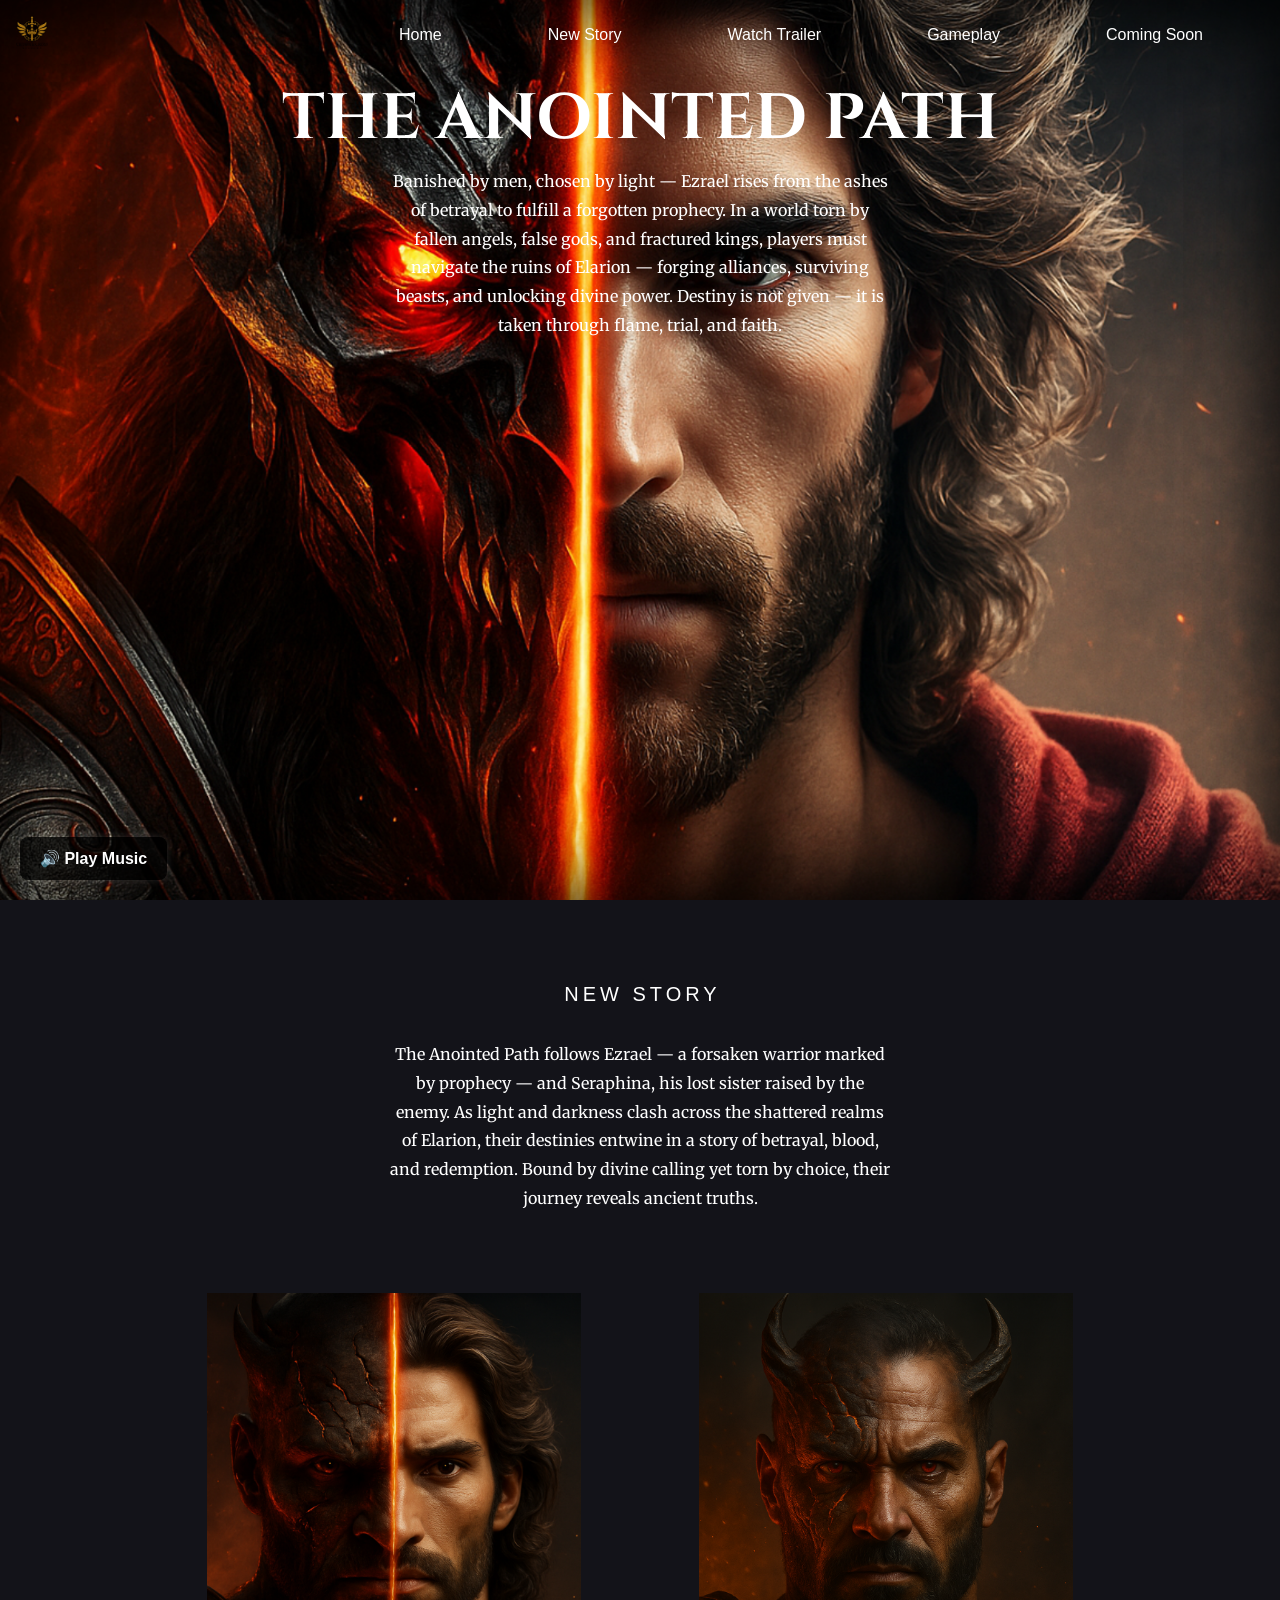
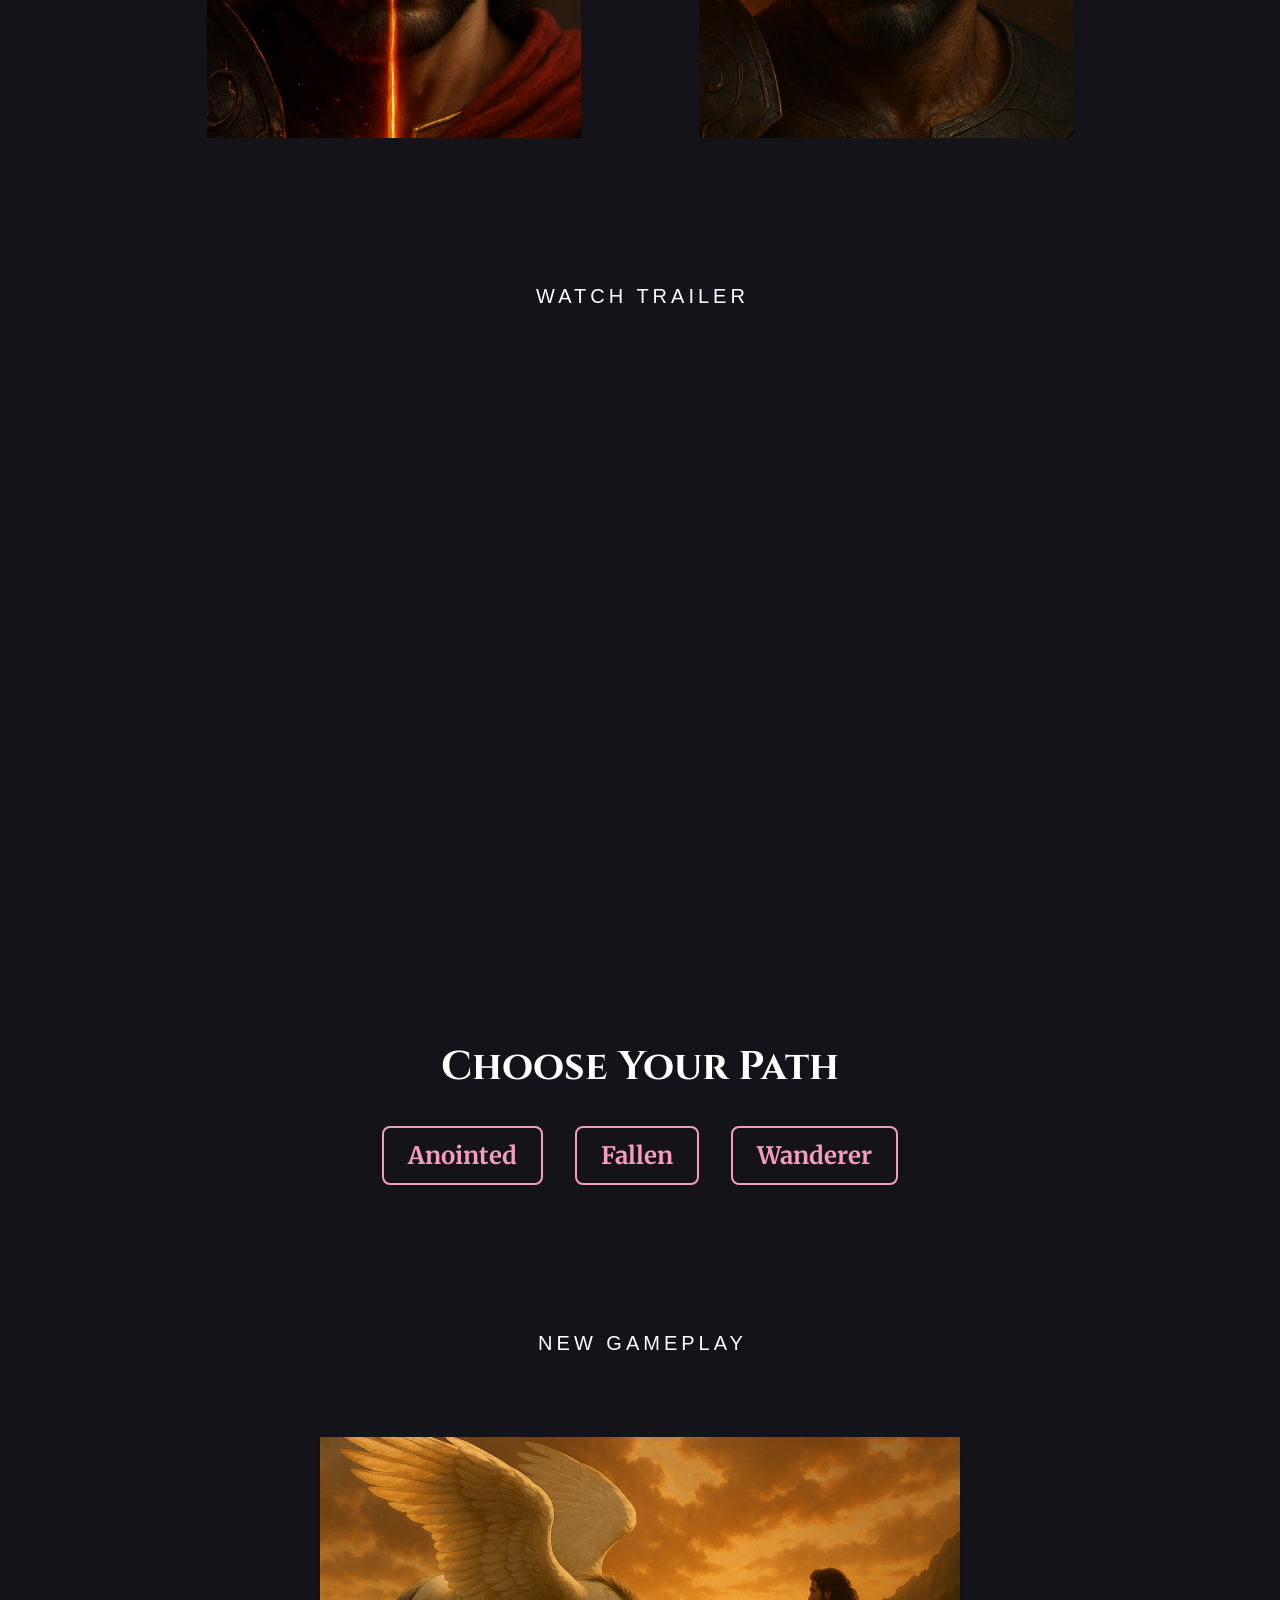
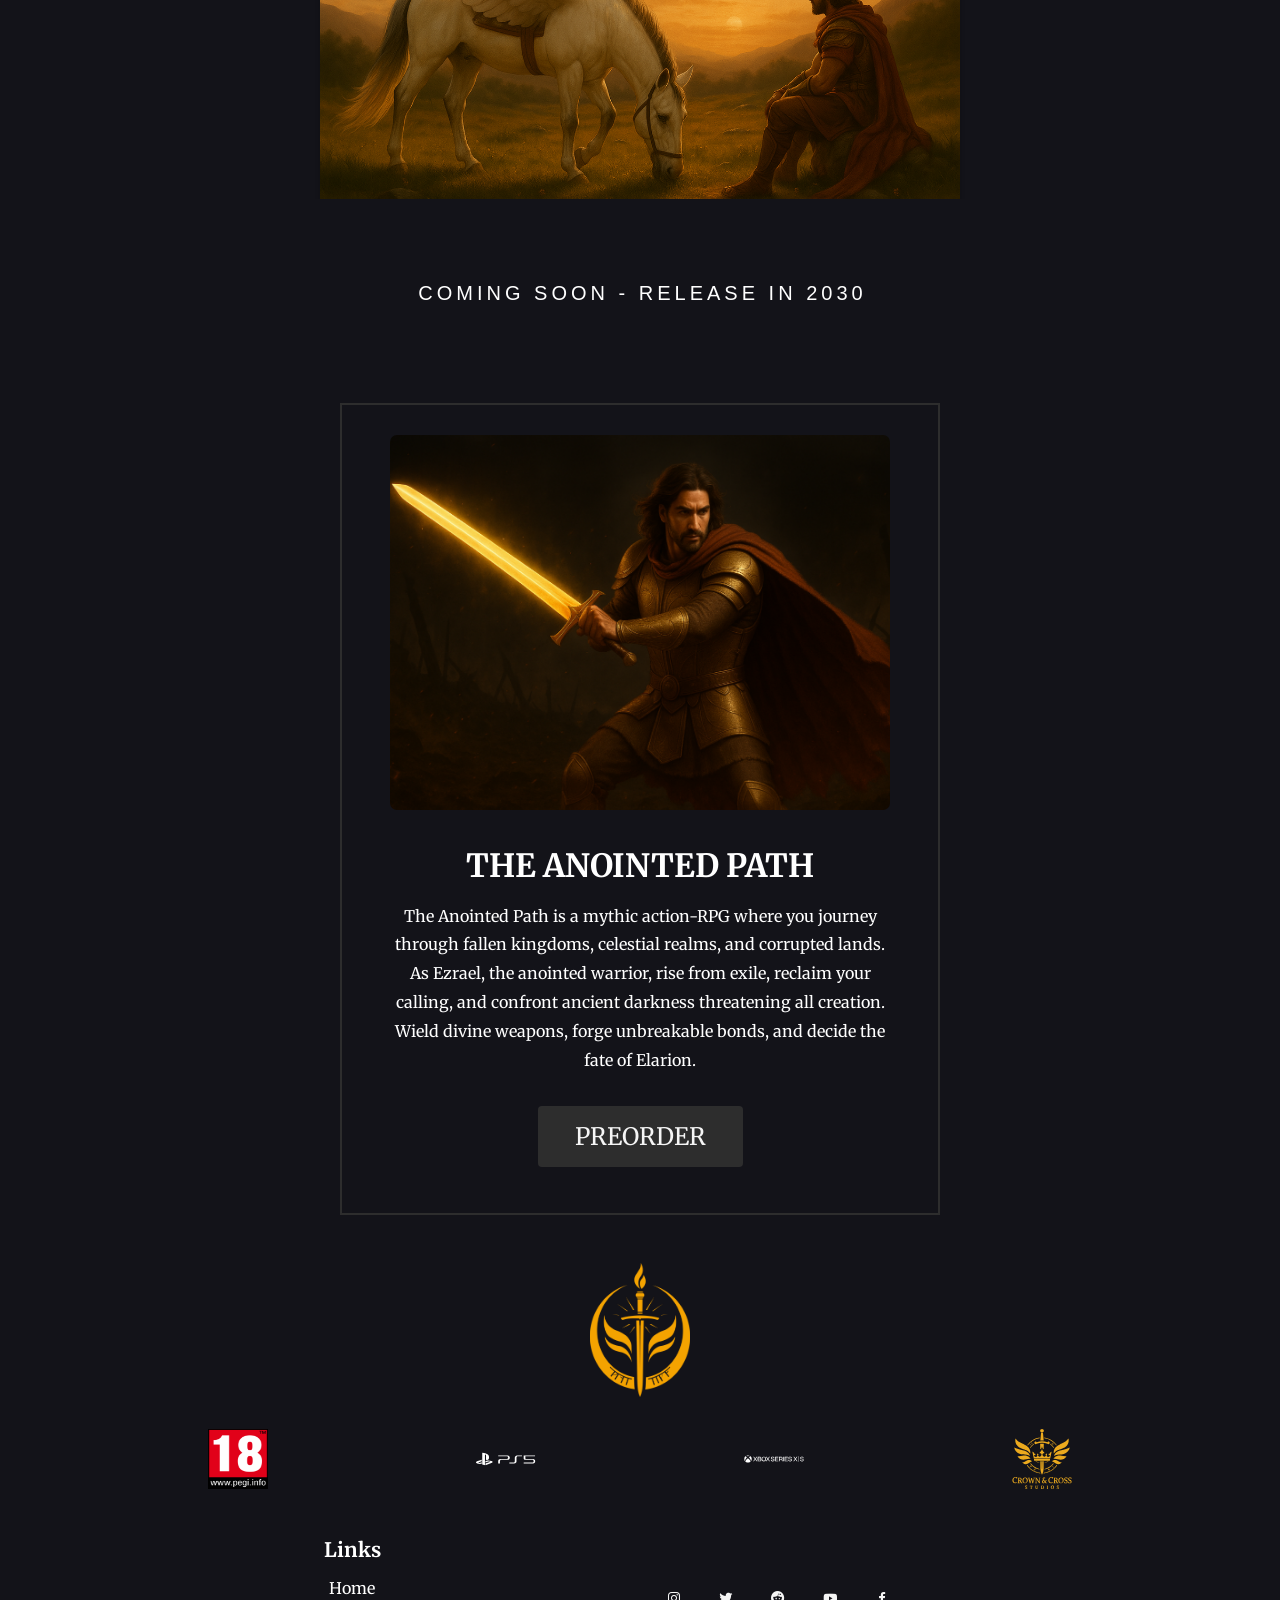
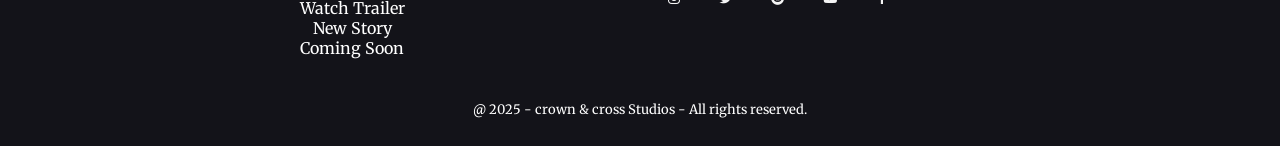
==== index.html @ 7f79b4b3 "Update index.html" ====
<!DOCTYPE html>
<html lang="en">
  <head>
    <meta charset="UTF-8" />
    <meta name="viewport" content="width=device-width, initial-scale=1.0" />
    <!-- boxicon -->
    
    <link rel="icon" type="image/x-icon" href="assets/images/favicon.ico" />

    <link
      href="https://unpkg.com/boxicons@2.1.4/css/boxicons.min.css"
      rel="stylesheet"
    />

    <link href="https://unpkg.com/aos@2.3.1/dist/aos.css" rel="stylesheet" />

    <link
      rel="stylesheet"
      href="https://cdn.jsdelivr.net/npm/swiper@11/swiper-bundle.min.css"
    />

    <link rel="stylesheet" href="style.css" />

    <title>THE ANOINTED PATH</title>
  </head>
  <body>
    <!-- ################## -->
    <!-- Navigation -->
    <!-- ################## -->

    <header>
  <a href="#" class="logo">
    <img src="assets/images/logo-header.png" alt="The Anointed Path Logo" />
  </a>

  <!-- Hamburger Icon -->
  <div id="burger-menu" class="bx bx-menu"></div>

  <!-- Navigation Links -->
  <ul class="navigation" id="nav-links">
    <li><a href="#home">Home</a></li>
    <li><a href="#news">New Story</a></li>
    <li><a href="#WatchTrailer">Watch Trailer</a></li>
    <li><a href="#Gameplay">Gameplay</a></li>
    <li><a href="#ComingSoon">Coming Soon</a></li>
  </ul>
</header>

<!-- Music Audio -->
<audio id="bgm" src="audio/Hallowed-Light.mp3" loop></audio>

<!-- Toggle Music Button -->
<button id="playMusicBtn">
  🔊 Play Music
</button>

    <!-- ################## -->
    <!-- home-->
    <!-- ################## -->

    <section class="home" id="home">
      <div class="home-content">
        <h1 data-aos="zoom-out" data-aos-duration="500">
          <span>THE ANOINTED PATH</span>
        </h1>
        <p data-aos="zoom-out" data-aos-duration="1500">
          Banished by men, chosen by light — Ezrael rises from the ashes of betrayal to fulfill a forgotten prophecy.
          In a world torn by fallen angels, false gods, and fractured kings, players must navigate the ruins of Elarion —
          forging alliances, surviving beasts, and unlocking divine power. Destiny is not given — it is taken through flame, trial, and faith.
        </p>
      </div>
    </section>

    <!-- ################## -->
    <!-- New Story-->
    <!-- ################## -->

    <section class="news" id="news">
      <div class="section-heading">
        <span>New Story</span>
        <p class="news-para" data-aos="fade-right" data-aos-duration="2000">
          The Anointed Path follows Ezrael — a forsaken warrior marked by prophecy — and Seraphina, his lost sister raised by the enemy.  
          As light and darkness clash across the shattered realms of Elarion, their destinies entwine in a story of betrayal, blood, and redemption.  
          Bound by divine calling yet torn by choice, their journey reveals ancient truths.
        </p>
        <div class="news-container">
          <div class="box">
            <div class="box-img">
              <img
                src="assets/images/newstory-01.webp"
                alt=""
                data-aos="fade-up"
                data-aos-duration="1000"
              />
            </div>
          </div>

          <div class="box">
            <div class="box-img">
              <img
                src="assets/images/newstory-02.jpg"
                alt=""
                data-aos="fade-down"
                data-aos-duration="1000"
              />
            </div>
          </div>
        </div>
      </div>
    </section>

    <!-- ################## -->
    <!-- Trailer -->
    <!-- ################## -->

    <section class="trailer" id="WatchTrailer">
      <div class="section-heading" data-aos="fade-right" data-aos-duration="2000">
        <span>Watch Trailer</span>
      </div>
      <div class="videoContainer">
        <div class="videoMP4">
          <iframe
            class="videoControl"
            src="https://www.youtube.com/embed/CQYXRisbgbo?rel=0&modestbranding=1"
            title="The Anointed Path Trailer"
            frameborder="0"
            allow="accelerometer; autoplay; clipboard-write; encrypted-media; gyroscope; picture-in-picture"
            allowfullscreen
          ></iframe>
        </div>
      </div>
    </section>

<!-- ################### -->
<!-- Path Selector -->
<!-- ################### -->

<section class="path-selector" id="pathSelector">
  <h2>Choose Your Path</h2>
  <div class="paths">
    <a href="javascript:void(0)" class="path" data-tooltip="Serve the light, bear the burden.">Anointed</a>
    <a href="javascript:void(0)" class="path" data-tooltip="Embrace power. Burn the veil.">Fallen</a>
    <a href="javascript:void(0)" class="path" data-tooltip="Make your own fate.">Wanderer</a>
  </div>
</section>

<script>
  document.querySelectorAll('.path').forEach(button => {
    button.addEventListener('click', function (e) {
      e.preventDefault(); // Fully blocks default button or link behavior
      const path = this.textContent;
      console.log("You selected the", path, "path.");
      // Optional: add animation, storage, or panel update here
    });
  });
</script>

    <!-- ################## -->
    <!-- New Gameplay -->
    <!-- ################## -->

    <!-- Swiper -->
    <section id="Gameplay" class="carousel swiper">
      <div class="section-heading">
        <div
          class="gameplay-heading"
          data-aos="fade-left"
          data-aos-duration="2000"
        >
          <span>New Gameplay</span>
        </div>
      </div>
      <div class="swiper-wrapper">
        <div class="swiper-slide slider-container">
          <img src="assets/images/slider-01.jpg" alt="" />
        </div>
        <div class="swiper-slide slider-container">
          <img src="assets/images/slider-02.jpg" alt="" />
        </div>
        <div class="swiper-slide slider-container">
          <img src="assets/images/slider-03.jpg" alt="" />
        </div>
        <div class="swiper-slide slider-container">
          <img src="assets/images/slider-04.jpg" alt="" />
        </div>
        <div class="swiper-slide slider-container">
          <img src="assets/images/slider-05.jpg" alt="" />
        </div>
        <div class="swiper-slide slider-container">
          <img src="assets/images/slider-06.jpg" alt="" />
        </div>
      </div>
      <div class="swiper-pagination"></div>
    </section>

    <!-- ################## -->
    <!-- Coming Soon -->
    <!-- ################## -->

    <section class="ComingSoon" id="ComingSoon">
      <div
        class="section-heading"
        data-aos="fade-right"
        data-aos-duration="2000"
      >
        <span> Coming soon - Release in 2030 </span>
      </div>

      <div class="ComingSoon-container">
        <div class="ComingSoon-img">
          <img
            src="assets/images/gta-cover.jpg"
            alt="GTA VI Cover"
            data-aos="zoom-in"
            data-aos-duration="2000"
          />
        </div>
        <div class="ComingSoon-content">
          <h1>THE ANOINTED PATH</h1>
          <p>
            The Anointed Path is a mythic action-RPG where you journey through fallen kingdoms, celestial realms, and corrupted lands. 
            As Ezrael, the anointed warrior, rise from exile, reclaim your calling, and confront ancient darkness threatening all creation. 
            Wield divine weapons, forge unbreakable bonds, and decide the fate of Elarion.
          </p>
          <a class="btn">PREORDER</a>
        </div>
      </div>
    </section>

    <!-- ################## -->
    <!-- Footer-->
    <!-- ################## -->

    <div class="footer-logo-container">
      <img src="assets/images/logo-VI.png" class="logo-VI" />
    </div>
    <div class="logos-container">
      <img src="assets/images/logo-pegi18.png" />
      <img src="assets/images/logo-ps5.svg" />
      <img src="assets/images/logo-xbox.svg" />
      <img src="assets/images/logo-rockstar.svg" />
    </div>

    <footer>
      <div class="footer-box">
        <h6>Links</h6>
        <a href="#home">Home</a>
        <a href="#WatchTrailer">Watch Trailer</a>
        <a href="#news">New Story</a>
        <a href="#ComingSoon">Coming Soon</a>
      </div>
      <div class="footer-social">
        <a href="https://www.instagram.com/crowncrossstudios" target="_blank" rel="noopener" title="Instagram">
          <i class="bx bxl-instagram"></i>
        </a>
        <a href="https://x.com/CnCStudios_" target="_blank" rel="noopener" title="X (Twitter)">
          <i class="bx bxl-twitter"></i>
        </a>
        <a href="https://www.reddit.com/user/CrownCrossStudios/" target="_blank" rel="noopener" title="Reddit">
          <i class="bx bxl-reddit"></i>
        </a>
        <a href="https://www.youtube.com/@crowncrossstudios" target="_blank" rel="noopener" title="YouTube">
          <i class="bx bxl-youtube"></i>
        </a>
        <a href="https://www.facebook.com/CrownAndCrossStudios" target="_blank" rel="noopener" title="Facebook">
          <i class="bx bxl-facebook"></i>
        </a>
      </div>
    </footer>

    <p class="copy">@ 2025 - crown & cross Studios - All rights reserved.</p>

    <script src="https://unpkg.com/aos@2.3.1/dist/aos.js"></script>
    <script>
      AOS.init();
    </script>
    <script src="https://cdn.jsdelivr.net/npm/swiper@11/swiper-bundle.min.js"></script>

    <script src="script.js"></script>
  </body>
</html>
---- style.css ----
/* ################### */
/* Global */
/* ################### */

@import url('https://fonts.googleapis.com/css2?family=Cinzel:wght@400;700;900&family=Merriweather:wght@400;600&display=swap');

* {
  box-sizing: border-box;
  margin: 0;
  padding: 0;
  font-family: 'Raleway', sans-serif;
  text-decoration: none;
  list-style: none;
  outline: none;
  border: none;
  scroll-behavior: smooth;
}

:root {
  --accent: #fff;
  --accent2: #892d0c;
  --bg: #131319;
  --text: #fff;
  --pink: #f59cc2;
  --shadow: 0 5px 5px 0 rgba(0, 0, 0, 0.2);
}

body {
  background: var(--bg);
  color: var(--text);
}

section {
  text-align: center;
}

img {
  width: 100%;
  height: auto; /* Ensure images maintain aspect ratio */
}

p {
  max-width: 500px;
  text-align: center;
  margin: 1rem 0;
  font-size: 1rem;
  font-family: Merriweather;
  margin: 1rem auto;
  line-height: 1.8; /* Improve readability with better line spacing */
}

.btn {
  font-family: Merriweather;
  font-size: 1.5rem;
  width: 41%;
  display: inline-block;
  margin: 1rem 0;
  padding: 15px 14px;
  background-color: rgb(45, 45, 45);
  color: whitesmoke;
  transition: 0.2s ease-in-out;
  border-radius: 4px;
}
.btn:hover {
  background-color: var(--pink);
  color: whitesmoke;
  transform: translateY(2px);
}

.section-heading {
  padding-top: 4rem;
  padding-bottom: 4rem;
}

.section-heading span {
  font-size: 20px;
  font-weight: 500;
  text-transform: uppercase;
  letter-spacing: 4px;
  line-height: 3em;
  padding-left: 0.25em;
  padding-bottom: 10px;
}

/* ################### */
/* Header */
/* ################### */

header {
  position: fixed;
  z-index: 99;
  left: 0;
  width: 100%;
  display: flex;
  align-items: center;
  justify-content: space-between;
  padding: 1rem;
  transition: 0.5s;
}

header.active {
  box-shadow: var(--shadow);
  background-color: #131319;
}

.logo img {
  width: 32px;
  border-radius: 6px;
  opacity: 0.7;
}

.navigation {
  position: relative;
  display: flex;
}

.navigation a {
  color: var(--text);
  padding: 10px 45px;
  margin-right: 1rem;
}
.navigation a:hover,
.navigation a.active {
  background-color: #e4e4e4a3;
  border-radius: 10px;
}

#burger-menu {
  font-size: 2rem;
  float: inline-end;
  color: var(--accent);
  cursor: pointer;
  display: none;
}

/* ################### */
/* Home */
/* ################### */

.home {
  padding: 60px;
  width: 100%;
  height: 100vh;
  background-image: url("assets/images/GTA6_background.webp");
  background-repeat: no-repeat;
  background-position: top;
  background-size: cover;
  box-shadow: inset 0px 15px 81px -00px rgba(0, 0, 0, 0.5),
    inset 0px -11px 81px 0px rgba(0, 0, 0, 0.5);
  background-attachment: fixed;
  align-items: center;
}

.home-content h1 {
  margin-top: 1rem;
  font-size: clamp(20px, 5vw, 150px);
  position: relative;
  text-align: center;
}
.home-content h1 span {
  color: var(--accent);
  font-family: Cinzel;
}
.home-content p {
  margin-top: 5px;
  font-size: 1rem;
  justify-content: center;
  text-align: center;
  font-family: Merriweather;
}

/* ################### */
/* New Story */
/* ################### */

.box-img {
  width: 100%;
  height: 100%;
  overflow: hidden;
}

.box-img img {
  width: 80%;
  height: 90%;
  margin-top: 4rem;
  object-fit: cover;
  transition: transform 0.2s ease-in-out;
}

.box:hover .box-img img {
  transform: scale(1.2);
}

.news-container {
  margin-top: 2rem;
  width: 100%;
  max-width: 960px;
  margin: 0 auto;
  display: grid;
  grid-template-columns: repeat(2, 1fr);
  gap: 1.5rem;
}

/* ################### */
/* Video Trailer */
/* ################### */

.videoContainer {
  position: relative;
  overflow: hidden;
  width: 100%;
  max-width: 960px;
  margin: 0 auto;
  padding: 2rem 1rem;
}

.videoMP4 {
  position: relative;
  width: 100%;
  padding-bottom: 56.25%; /* 16:9 aspect ratio */
  height: 0;
  overflow: hidden;
}

.videoControl {
  position: absolute;
  top: 0;
  left: 0;
  width: 100%;
  height: 100%;
  border: none;
}

/* ################### */
/* New Gameplay */
/* ################### */

.slider-container {
  display: flex;
  justify-content: center;
  align-items: center;
}

.slider-container img {
  width: 50%;
  box-shadow: var(--shadow);
}

.swiper-pagination > .swiper-pagination-bullet {
  opacity: 1;
  border: rgb(111, 111, 111) solid 0.5px;
  background-color: transparent;
}
.swiper-pagination > .swiper-pagination-bullet-active {
  background-color: white;
}

/* ################### */
/* Coming Soon */
/* ################### */

.ComingSoon-container {
  display: flex;
  flex-direction: column;
  align-items: center;
  justify-content: center;
  gap: 1rem;
  max-width: 600px;
  margin: 1rem auto;
  border: solid 2px rgb(45, 45, 45);
  padding: 30px 30px;
}

.ComingSoon-img img {
  width: 100%;
  max-width: 500px;
  height: auto;
  border-radius: 7px;
  object-fit: contain;
  object-position: center;
}

.ComingSoon-content span {
  color: var(--accent);
  font-size: 14px;
  font-weight: 500;
}
.ComingSoon-content h1 {
  font-size: 2rem;
  margin: 1rem 0;
  font-family: Merriweather;
}

/* ################### */
/* Footer */
/* ################### */

.footer-logo-container {
  display: flex;
  justify-content: center;
  align-items: center;
}

.logo-VI {
  margin-top: 2rem;
  width: 100px;
}

.logos-container {
  margin-top: 2rem;
  display: flex;
  justify-content: space-evenly;
}

.logos-container img {
  width: 60px; /* Increased size for better visibility on both desktop and mobile */
  height: 60px;
}

footer {
  width: 100%;
  margin: 0 auto;
  display: grid;
  grid-template-columns: repeat(auto-fit, minmax(280px, auto));
  gap: 2rem;
  margin-top: 2rem;
  padding: 1rem 5rem;
}

.footer-box {
  display: flex;
  flex-direction: column; /* Ensure vertical stacking */
  align-items: center; /* Center items horizontally */
  text-align: center; /* Center the heading and links */
}

.footer-box h6 {
  font-size: 20px;
  margin-bottom: 1rem;
  font-family: Merriweather;
}

.footer-box a {
  color: var(--accent);
  font-family: Merriweather;
}
.footer-box a:hover {
  color: var(--pink);
  transform: translateY(1px);
}

.footer-social {
  display: flex;
  align-items: center;
  column-gap: 1rem;
}
.footer-social .bx {
  padding: 10px;
  color: whitesmoke;
  border-radius: 50px;
  cursor: pointer;
}

.footer-social .bx:hover {
  color: var(--pink);
}

.copy {
  text-align: center;
  font-size: 13px;
  padding: 0.5rem 0;
}

/* ################### */
/* Path Selector */
/* ################### */

.path-selector {
  text-align: center;
  padding: 4rem 1rem;
}

.path-selector h2 {
  font-size: 2.5rem;
  margin-bottom: 2rem;
  font-family: Cinzel;
  color: var(--accent);
}

.paths {
  display: flex;
  justify-content: center;
  gap: 2rem;
  flex-wrap: wrap;
}

.path {
  font-size: 1.5rem;
  font-weight: 700;
  padding: 0.75rem 1.5rem;
  border: 2px solid var(--pink);
  border-radius: 8px;
  color: var(--pink);
  text-decoration: none;
  transition: all 0.3s ease;
  position: relative;
  font-family: Merriweather;
}

.path:hover {
  background-color: var(--pink);
  color: #131319;
  transform: scale(1.05);
}

/* Tooltip on hover */
.path[data-tooltip]:hover::after {
  content: attr(data-tooltip);
  position: absolute;
  bottom: -2.5rem;
  left: 50%;
  transform: translateX(-50%);
  background: rgba(0, 0, 0, 0.8);
  color: #fff;
  padding: 0.5rem 1rem;
  font-size: 0.85rem;
  white-space: nowrap;
  border-radius: 4px;
  opacity: 1;
  z-index: 10;
}

/* ################### */
/* Music Toggle Button */
/* ################### */

#playMusicBtn {
  position: fixed;
  bottom: 20px;
  left: 20px;
  padding: 12px 20px;
  font-size: 16px;
  font-weight: bold;
  background: rgba(0, 0, 0, 0.75);
  color: white;
  border: none;
  border-radius: 8px;
  box-shadow: 0 0 8px rgba(255, 255, 255, 0.15);
  cursor: pointer;
  z-index: 9999;
  transition: all 0.3s ease;
  opacity: 1;
}

#playMusicBtn:hover {
  background-color: #f59cc2;
  color: #1f1f1f;
}

/* Remove unused #music-toggle styles since we're using #playMusicBtn */
#music-toggle {
  display: none; /* Remove this unused style */
}

/* ################### */
/* Platform Logos */
/* ################### */

/* Remove unused .platform-logos since the HTML uses .logos-container */
.platform-logos {
  display: none; /* Remove this unused style */
}

/* ################### */
/* Breakpoints */
/* ################### */

/* Medium screens (tablets and iPads, up to 1024px) */
@media screen and (max-width: 1024px) {
  header {
    padding: 1.5rem 1rem; /* Adjusted padding for better spacing */
  }

  section {
    padding: 40px 3%; /* Reduced padding for smaller screens */
  }

  #burger-menu {
    display: block;
  }

  .navigation {
    display: none; /* Hide by default */
    flex-direction: column;
    position: absolute;
    top: 60px; /* Adjusted to align below header */
    left: 0;
    width: 100%;
    min-height: 100vh;
    box-shadow: var(--shadow);
    background: var(--bg);
    padding: 1rem 0;
    z-index: 999;
    text-align: center;
  }

  .navigation.show {
    display: flex; /* Show the menu when .show is toggled */
  }

  .navigation a {
    display: block;
    font-family: Merriweather;
    margin: 1rem 0; /* Add spacing between links */
  }

  .navigation a:hover,
  .navigation a.active {
    color: var(--pink);
    background-color: transparent;
    transform: translateY(2px);
  }

  .ComingSoon-img img {
    width: 100%; /* Ensure image scales to container */
    max-width: 280px;
    height: auto; /* Maintain aspect ratio */
    border-radius: 7px;
    object-fit: contain;
    object-position: center;
  }

  .news-container {
    grid-template-columns: 1fr; /* Stack grid items on smaller screens */
  }

  /* Ensure Links section remains centered */
  .footer-box {
    align-items: center; /* Center items horizontally */
    text-align: center; /* Center the heading and links */
  }

  .footer-box h6 {
    font-size: 1.5rem;
    margin: 1rem auto;
  }

  .footer-box a {
    display: block;
    font-size: 1rem;
    margin: 0.2rem 0;
    padding: 0.2rem 0;
    text-align: center;
  }
}

/* Small screens (mobile, up to 768px) */
@media screen and (max-width: 768px) {
  .logos-container img {
    width: 80px; /* Increased size for better visibility on mobile */
    height: 80px;
  }

  /* Ensure footer-box remains centered */
  .footer-box {
    align-items: center;
    text-align: center;
  }

  .footer-box h6 {
    font-size: 1.5rem;
    margin: 1rem auto;
  }

  .footer-box a {
    display: block;
    font-size: 1rem;
    margin: 0.2rem 0;
    padding: 0.2rem 0;
    text-align: center;
  }
}

/* Extra small screens (mobile, up to 481px) */
@media screen and (max-width: 481px) {
  /* Adjust home section padding for mobile */
  .home {
    padding: 30px; /* Reduced padding for mobile */
    background: url("assets/images/GTA6_background-mobile.jpg");
    background-position: top;
    background-size: cover;
  }

  /* Adjust home content font sizes for better readability */
  .home-content h1 {
    font-size: 1.5rem; /* Smaller but readable heading */
    position: relative;
    text-align: center;
  }
  .home-content p {
    font-size: 0.9rem; /* Slightly larger for readability */
    line-height: 1.6; /* Better spacing */
  }

  /* Adjust section heading for mobile */
  .section-heading {
    padding-top: 2rem;
    padding-bottom: 2rem;
  }
  .section-heading span {
    font-size: 16px; /* Slightly smaller but still prominent */
    letter-spacing: 2px;
  }

  /* Adjust New Story section */
  .box,
  .box-img {
    height: auto; /* Let height adjust naturally */
  }
  .box-img img {
    width: 90%; /* Slightly smaller width for better fit */
    height: auto; /* Maintain aspect ratio */
    margin-top: 2rem; /* Reduced margin */
  }

  /* Adjust paragraph text for readability */
  p {
    font-size: 0.95rem; /* Slightly larger for mobile readability */
    max-width: 90%; /* Ensure it fits within the screen */
    line-height: 1.8; /* Better spacing */
  }

  /* Adjust Coming Soon section */
  .ComingSoon-container {
    padding: 20px; /* Reduced padding for mobile */
    max-width: 90%; /* Ensure it fits within the screen */
  }
  .ComingSoon-img img {
    max-width: 100%; /* Ensure image scales to container */
    height: auto; /* Maintain aspect ratio */
  }
  .ComingSoon-content h1 {
    font-size: 1.5rem; /* Smaller but readable */
    margin: 0.5rem 0;
  }
  .ComingSoon-content span {
    font-size: 12px; /* Slightly smaller for mobile */
  }

  /* Adjust button for mobile */
  .btn {
    font-size: 0.9rem; /* Smaller font size for mobile */
    width: 70%; /* Wider for easier tapping */
    padding: 8px 10px; /* Smaller padding */
  }

  /* Adjust slider for mobile */
  .slider-container img {
    width: 90%; /* Ensure it fits on mobile */
  }

  /* Adjust footer for mobile */
  .copy {
    font-size: 10px; /* Slightly larger for readability */
  }

  /* Force footer to single column to avoid overflow */
  footer {
    grid-template-columns: 1fr;
    padding: 1rem;
  }

  /* Ensure Links section remains centered */
  .footer-box {
    align-items: center;
    text-align: center;
  }

  .footer-box h6 {
    font-size: 1.5rem;
    margin: 1rem auto;
  }

  .footer-box a {
    display: block;
    font-size: 1rem;
    margin: 0.2rem 0;
    padding: 0.2rem 0;
    text-align: center;
  }
}
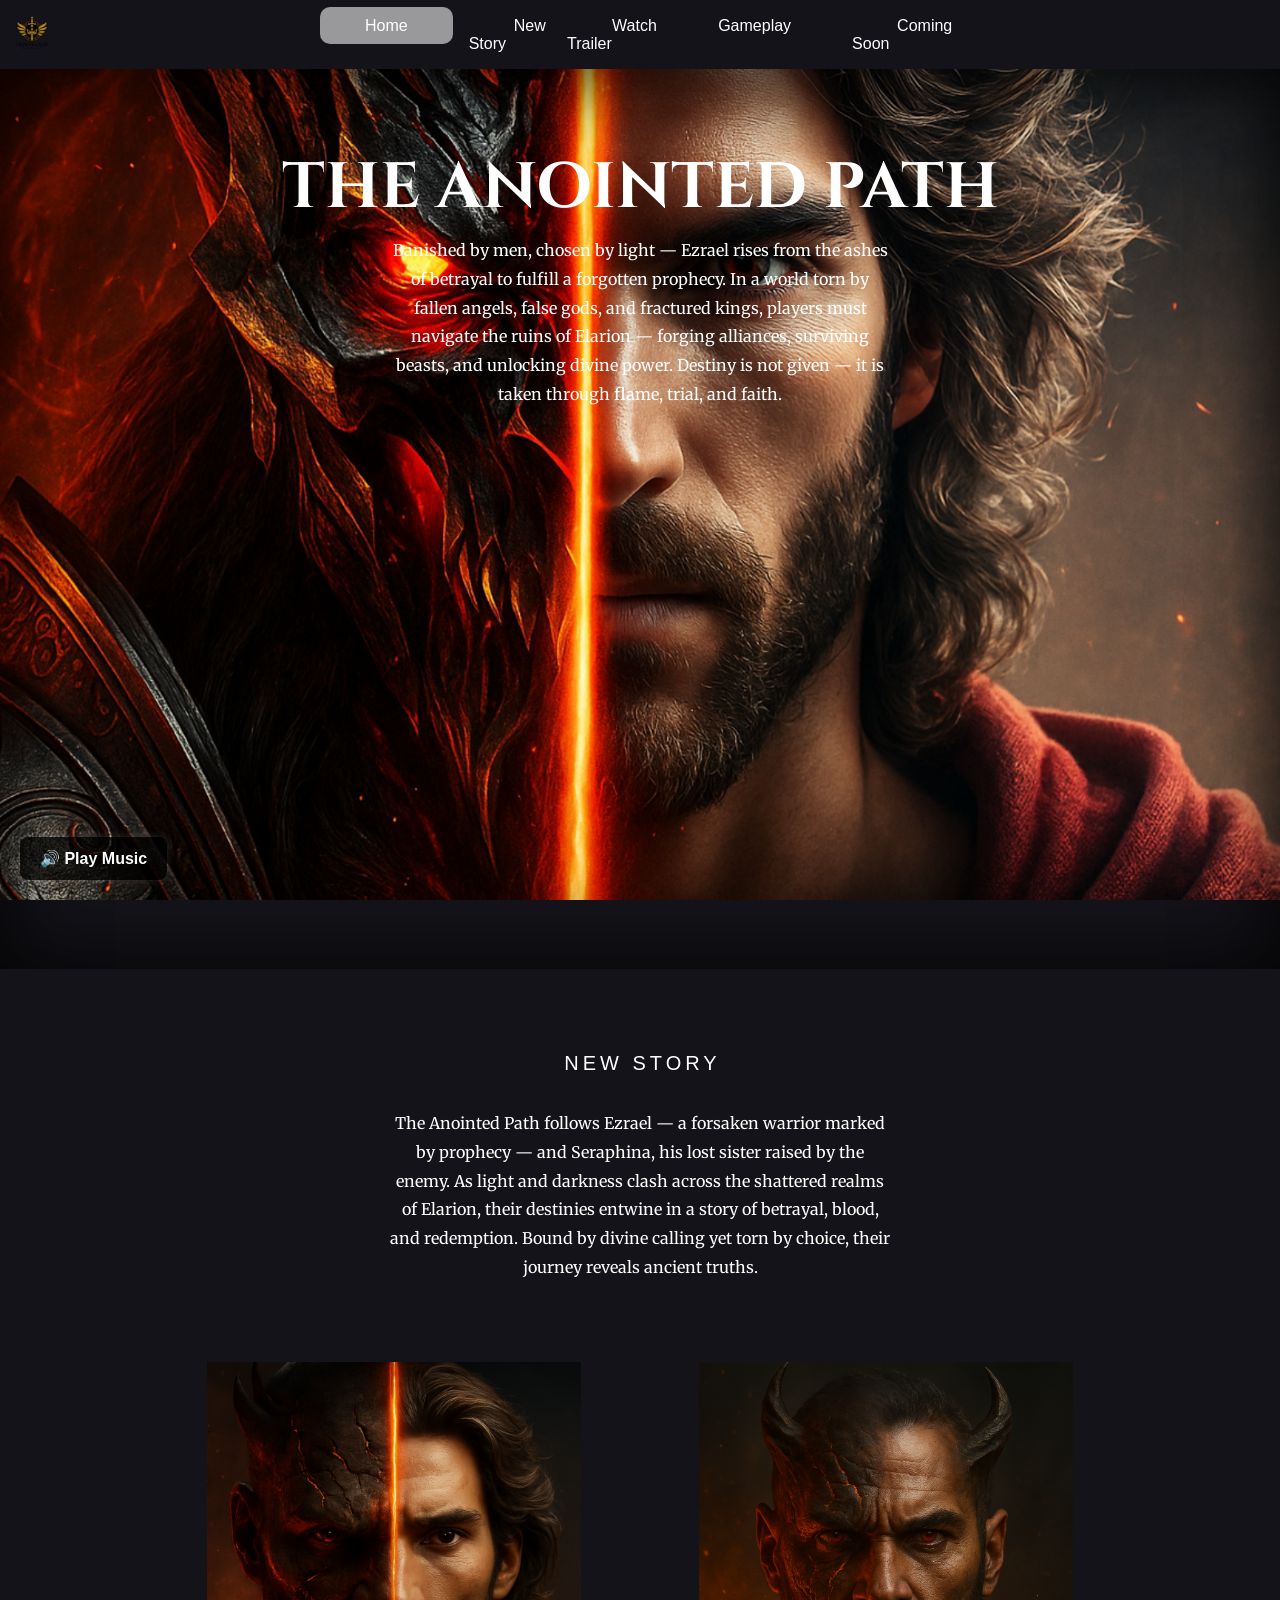
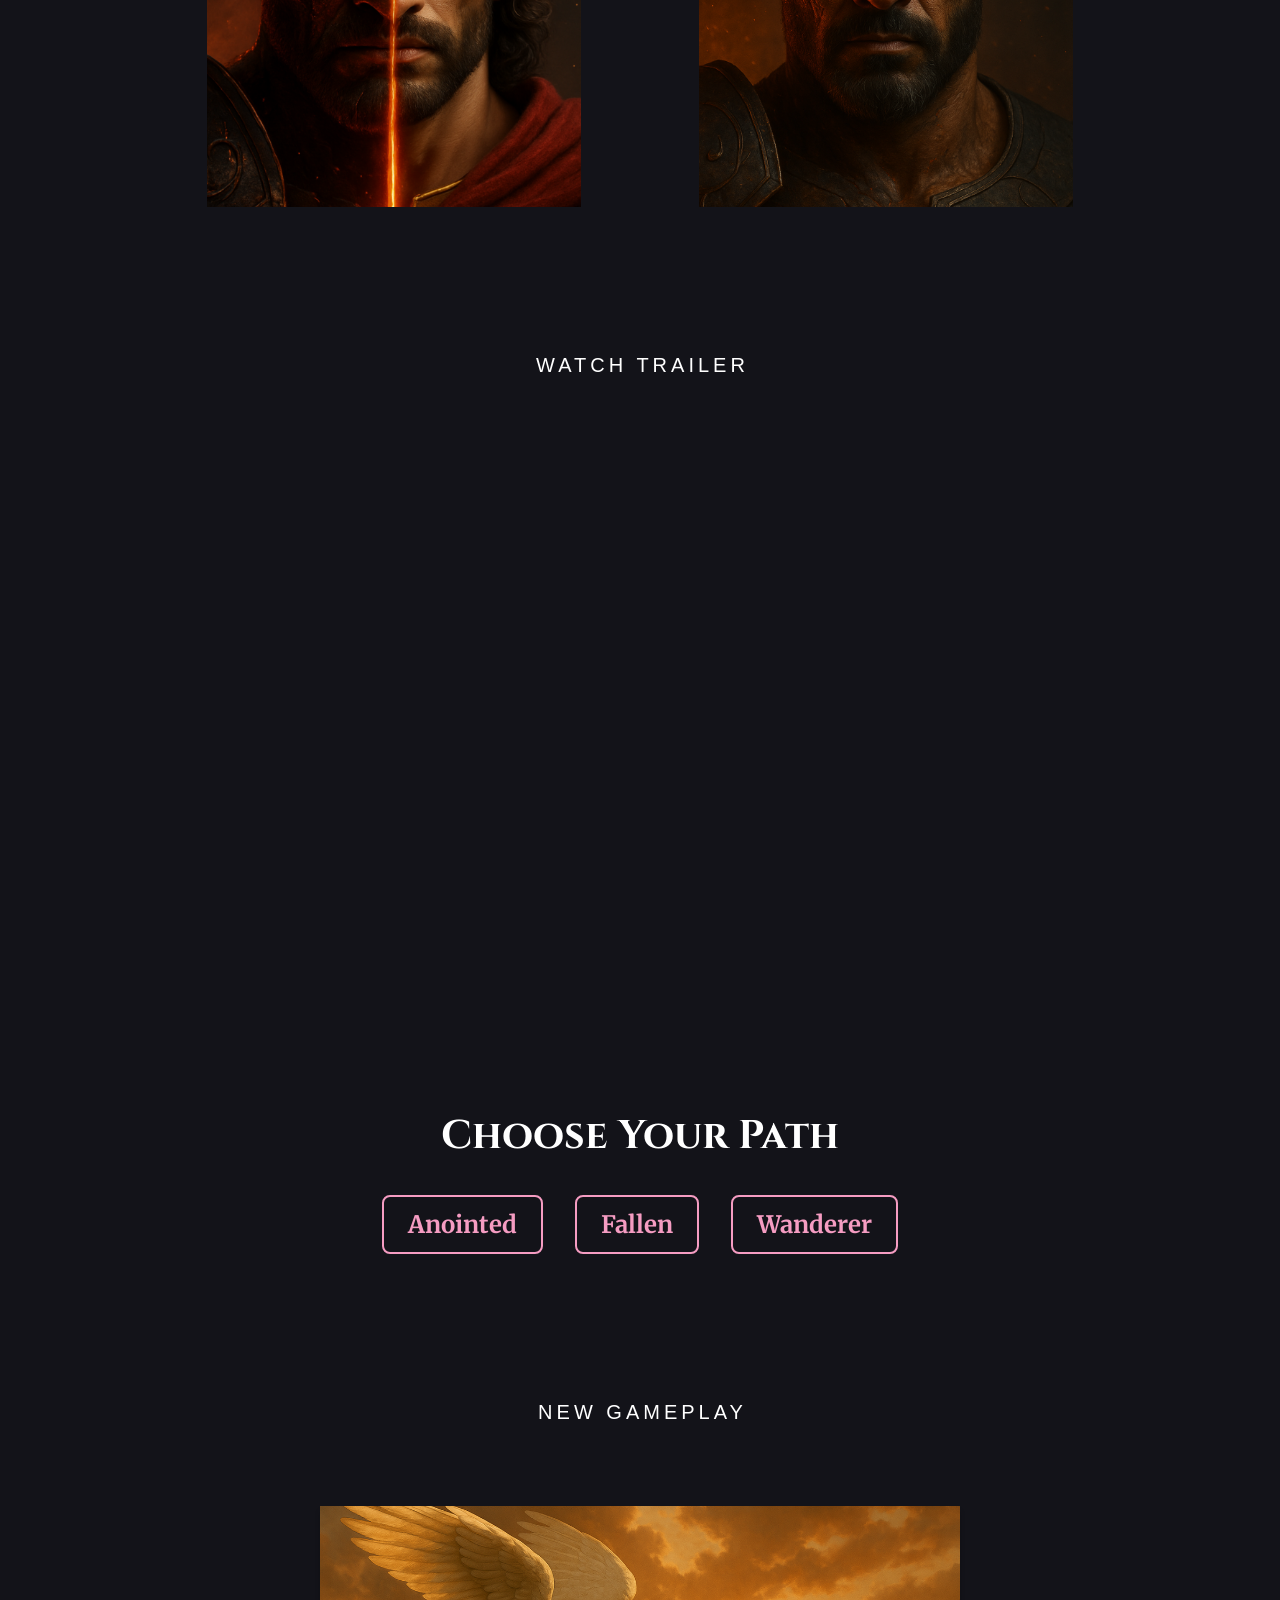
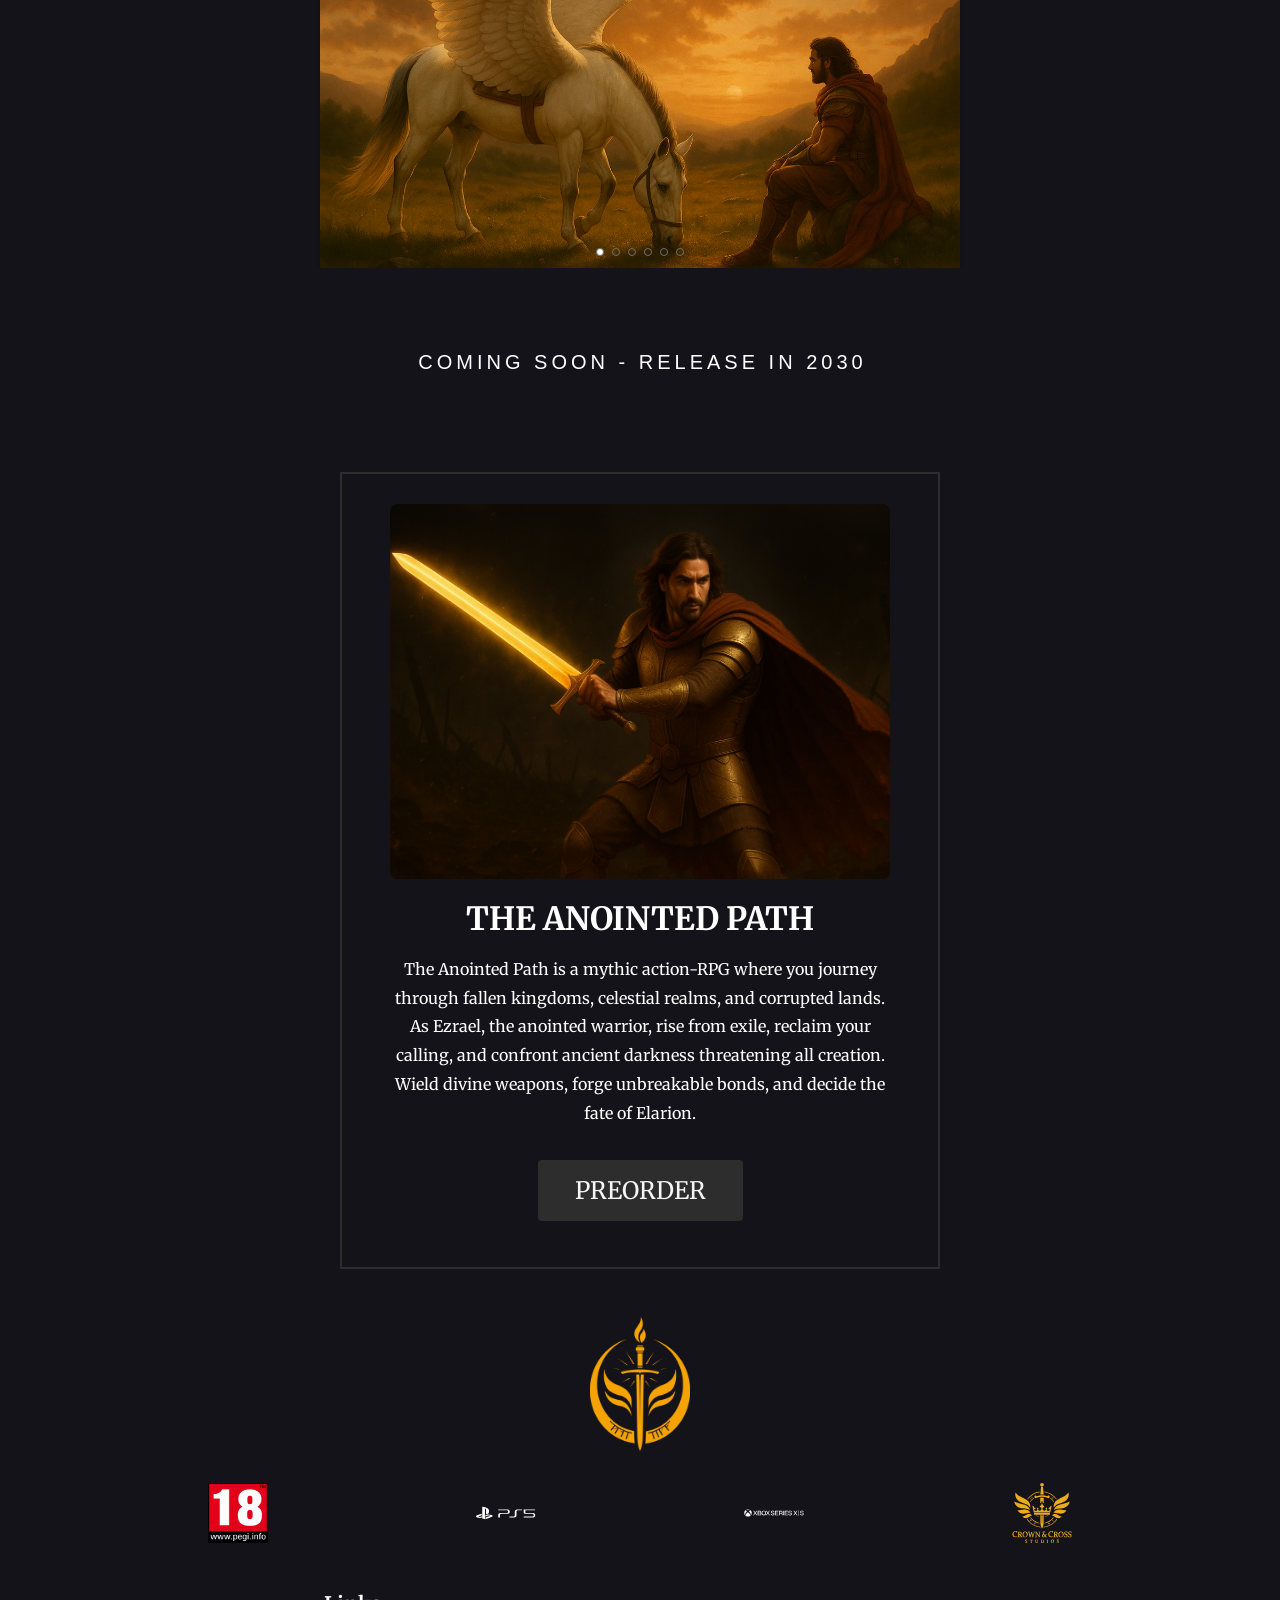
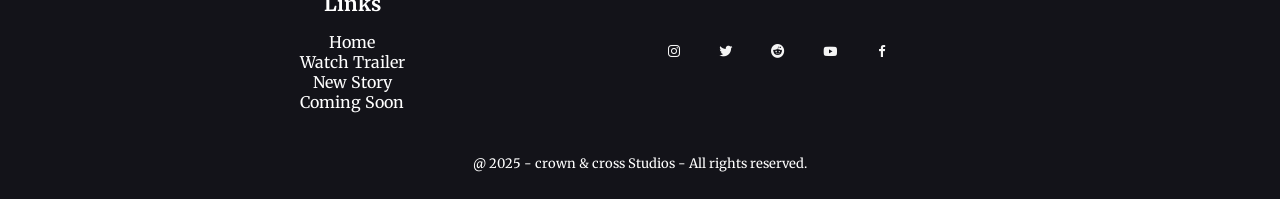
==== commit 63ae59ed: "Update index.html" ====
--- a/index.html
+++ b/index.html
@@ -3,66 +3,34 @@
   <head>
     <meta charset="UTF-8" />
     <meta name="viewport" content="width=device-width, initial-scale=1.0" />
-    <!-- boxicon -->
-    
     <link rel="icon" type="image/x-icon" href="assets/images/favicon.ico" />
-
-    <link
-      href="https://unpkg.com/boxicons@2.1.4/css/boxicons.min.css"
-      rel="stylesheet"
-    />
-
+    <link href="https://unpkg.com/boxicons@2.1.4/css/boxicons.min.css" rel="stylesheet" />
     <link href="https://unpkg.com/aos@2.3.1/dist/aos.css" rel="stylesheet" />
-
-    <link
-      rel="stylesheet"
-      href="https://cdn.jsdelivr.net/npm/swiper@11/swiper-bundle.min.css"
-    />
-
+    <link rel="stylesheet" href="https://cdn.jsdelivr.net/npm/swiper@11/swiper-bundle.min.css" />
     <link rel="stylesheet" href="style.css" />
-
     <title>THE ANOINTED PATH</title>
   </head>
   <body>
-    <!-- ################## -->
-    <!-- Navigation -->
-    <!-- ################## -->
+    <header>
+      <a href="#" class="logo">
+        <img src="assets/images/logo-header.png" alt="The Anointed Path Logo" />
+      </a>
+      <div id="burger-menu" class="bx bx-menu"></div>
+      <ul class="navigation" id="nav-links">
+        <li><a href="#home">Home</a></li>
+        <li><a href="#news">New Story</a></li>
+        <li><a href="#WatchTrailer">Watch Trailer</a></li>
+        <li><a href="#Gameplay">Gameplay</a></li>
+        <li><a href="#ComingSoon">Coming Soon</a></li>
+      </ul>
+    </header>
 
-    <header>
-  <a href="#" class="logo">
-    <img src="assets/images/logo-header.png" alt="The Anointed Path Logo" />
-  </a>
-
-  <!-- Hamburger Icon -->
-  <div id="burger-menu" class="bx bx-menu"></div>
-
-  <!-- Navigation Links -->
-  <ul class="navigation" id="nav-links">
-    <li><a href="#home">Home</a></li>
-    <li><a href="#news">New Story</a></li>
-    <li><a href="#WatchTrailer">Watch Trailer</a></li>
-    <li><a href="#Gameplay">Gameplay</a></li>
-    <li><a href="#ComingSoon">Coming Soon</a></li>
-  </ul>
-</header>
-
-<!-- Music Audio -->
-<audio id="bgm" src="audio/Hallowed-Light.mp3" loop></audio>
-
-<!-- Toggle Music Button -->
-<button id="playMusicBtn">
-  🔊 Play Music
-</button>
-
-    <!-- ################## -->
-    <!-- home-->
-    <!-- ################## -->
+    <audio id="bgm" src="/audio/Hallowed-Light.mp3" loop></audio>
+    <button id="playMusicBtn">🔊 Play Music</button>
 
     <section class="home" id="home">
       <div class="home-content">
-        <h1 data-aos="zoom-out" data-aos-duration="500">
-          <span>THE ANOINTED PATH</span>
-        </h1>
+        <h1 data-aos="zoom-out" data-aos-duration="500"><span>THE ANOINTED PATH</span></h1>
         <p data-aos="zoom-out" data-aos-duration="1500">
           Banished by men, chosen by light — Ezrael rises from the ashes of betrayal to fulfill a forgotten prophecy.
           In a world torn by fallen angels, false gods, and fractured kings, players must navigate the ruins of Elarion —
@@ -70,10 +38,6 @@
         </p>
       </div>
     </section>
-
-    <!-- ################## -->
-    <!-- New Story-->
-    <!-- ################## -->
 
     <section class="news" id="news">
       <div class="section-heading">
@@ -84,34 +48,11 @@
           Bound by divine calling yet torn by choice, their journey reveals ancient truths.
         </p>
         <div class="news-container">
-          <div class="box">
-            <div class="box-img">
-              <img
-                src="assets/images/newstory-01.webp"
-                alt=""
-                data-aos="fade-up"
-                data-aos-duration="1000"
-              />
-            </div>
-          </div>
-
-          <div class="box">
-            <div class="box-img">
-              <img
-                src="assets/images/newstory-02.jpg"
-                alt=""
-                data-aos="fade-down"
-                data-aos-duration="1000"
-              />
-            </div>
-          </div>
+          <div class="box"><div class="box-img"><img src="assets/images/newstory-01.webp" alt="" data-aos="fade-up" data-aos-duration="1000" /></div></div>
+          <div class="box"><div class="box-img"><img src="assets/images/newstory-02.jpg" alt="" data-aos="fade-down" data-aos-duration="1000" /></div></div>
         </div>
       </div>
     </section>
-
-    <!-- ################## -->
-    <!-- Trailer -->
-    <!-- ################## -->
 
     <section class="trailer" id="WatchTrailer">
       <div class="section-heading" data-aos="fade-right" data-aos-duration="2000">
@@ -119,101 +60,54 @@
       </div>
       <div class="videoContainer">
         <div class="videoMP4">
-          <iframe
-            class="videoControl"
-            src="https://www.youtube.com/embed/CQYXRisbgbo?rel=0&modestbranding=1"
-            title="The Anointed Path Trailer"
-            frameborder="0"
-            allow="accelerometer; autoplay; clipboard-write; encrypted-media; gyroscope; picture-in-picture"
-            allowfullscreen
-          ></iframe>
+          <iframe class="videoControl" src="https://www.youtube.com/embed/CQYXRisbgbo?rel=0&modestbranding=1" title="The Anointed Path Trailer" frameborder="0" allow="accelerometer; autoplay; clipboard-write; encrypted-media; gyroscope; picture-in-picture" allowfullscreen></iframe>
         </div>
       </div>
     </section>
 
-<!-- ################### -->
-<!-- Path Selector -->
-<!-- ################### -->
+    <section class="path-selector" id="pathSelector">
+      <h2>Choose Your Path</h2>
+      <div class="paths">
+        <a href="javascript:void(0)" class="path" data-tooltip="Serve the light, bear the burden.">Anointed</a>
+        <a href="javascript:void(0)" class="path" data-tooltip="Embrace power. Burn the veil.">Fallen</a>
+        <a href="javascript:void(0)" class="path" data-tooltip="Make your own fate.">Wanderer</a>
+      </div>
+    </section>
 
-<section class="path-selector" id="pathSelector">
-  <h2>Choose Your Path</h2>
-  <div class="paths">
-    <a href="javascript:void(0)" class="path" data-tooltip="Serve the light, bear the burden.">Anointed</a>
-    <a href="javascript:void(0)" class="path" data-tooltip="Embrace power. Burn the veil.">Fallen</a>
-    <a href="javascript:void(0)" class="path" data-tooltip="Make your own fate.">Wanderer</a>
-  </div>
-</section>
+    <script>
+      document.querySelectorAll('.path').forEach(button => {
+        button.addEventListener('click', function (e) {
+          e.preventDefault();
+          const path = this.textContent;
+          console.log("You selected the", path, "path.");
+        });
+      });
+    </script>
 
-<script>
-  document.querySelectorAll('.path').forEach(button => {
-    button.addEventListener('click', function (e) {
-      e.preventDefault(); // Fully blocks default button or link behavior
-      const path = this.textContent;
-      console.log("You selected the", path, "path.");
-      // Optional: add animation, storage, or panel update here
-    });
-  });
-</script>
-
-    <!-- ################## -->
-    <!-- New Gameplay -->
-    <!-- ################## -->
-
-    <!-- Swiper -->
     <section id="Gameplay" class="carousel swiper">
       <div class="section-heading">
-        <div
-          class="gameplay-heading"
-          data-aos="fade-left"
-          data-aos-duration="2000"
-        >
+        <div class="gameplay-heading" data-aos="fade-left" data-aos-duration="2000">
           <span>New Gameplay</span>
         </div>
       </div>
       <div class="swiper-wrapper">
-        <div class="swiper-slide slider-container">
-          <img src="assets/images/slider-01.jpg" alt="" />
-        </div>
-        <div class="swiper-slide slider-container">
-          <img src="assets/images/slider-02.jpg" alt="" />
-        </div>
-        <div class="swiper-slide slider-container">
-          <img src="assets/images/slider-03.jpg" alt="" />
-        </div>
-        <div class="swiper-slide slider-container">
-          <img src="assets/images/slider-04.jpg" alt="" />
-        </div>
-        <div class="swiper-slide slider-container">
-          <img src="assets/images/slider-05.jpg" alt="" />
-        </div>
-        <div class="swiper-slide slider-container">
-          <img src="assets/images/slider-06.jpg" alt="" />
-        </div>
+        <div class="swiper-slide slider-container"><img src="assets/images/slider-01.jpg" alt="" /></div>
+        <div class="swiper-slide slider-container"><img src="assets/images/slider-02.jpg" alt="" /></div>
+        <div class="swiper-slide slider-container"><img src="assets/images/slider-03.jpg" alt="" /></div>
+        <div class="swiper-slide slider-container"><img src="assets/images/slider-04.jpg" alt="" /></div>
+        <div class="swiper-slide slider-container"><img src="assets/images/slider-05.jpg" alt="" /></div>
+        <div class="swiper-slide slider-container"><img src="assets/images/slider-06.jpg" alt="" /></div>
       </div>
       <div class="swiper-pagination"></div>
     </section>
 
-    <!-- ################## -->
-    <!-- Coming Soon -->
-    <!-- ################## -->
-
     <section class="ComingSoon" id="ComingSoon">
-      <div
-        class="section-heading"
-        data-aos="fade-right"
-        data-aos-duration="2000"
-      >
-        <span> Coming soon - Release in 2030 </span>
+      <div class="section-heading" data-aos="fade-right" data-aos-duration="2000">
+        <span>Coming soon - Release in 2030</span>
       </div>
-
       <div class="ComingSoon-container">
         <div class="ComingSoon-img">
-          <img
-            src="assets/images/gta-cover.jpg"
-            alt="GTA VI Cover"
-            data-aos="zoom-in"
-            data-aos-duration="2000"
-          />
+          <img src="assets/images/gta-cover.jpg" alt="GTA VI Cover" data-aos="zoom-in" data-aos-duration="2000" />
         </div>
         <div class="ComingSoon-content">
           <h1>THE ANOINTED PATH</h1>
@@ -226,10 +120,6 @@
         </div>
       </div>
     </section>
-
-    <!-- ################## -->
-    <!-- Footer-->
-    <!-- ################## -->
 
     <div class="footer-logo-container">
       <img src="assets/images/logo-VI.png" class="logo-VI" />
@@ -250,32 +140,19 @@
         <a href="#ComingSoon">Coming Soon</a>
       </div>
       <div class="footer-social">
-        <a href="https://www.instagram.com/crowncrossstudios" target="_blank" rel="noopener" title="Instagram">
-          <i class="bx bxl-instagram"></i>
-        </a>
-        <a href="https://x.com/CnCStudios_" target="_blank" rel="noopener" title="X (Twitter)">
-          <i class="bx bxl-twitter"></i>
-        </a>
-        <a href="https://www.reddit.com/user/CrownCrossStudios/" target="_blank" rel="noopener" title="Reddit">
-          <i class="bx bxl-reddit"></i>
-        </a>
-        <a href="https://www.youtube.com/@crowncrossstudios" target="_blank" rel="noopener" title="YouTube">
-          <i class="bx bxl-youtube"></i>
-        </a>
-        <a href="https://www.facebook.com/CrownAndCrossStudios" target="_blank" rel="noopener" title="Facebook">
-          <i class="bx bxl-facebook"></i>
-        </a>
+        <a href="https://www.instagram.com/crowncrossstudios" target="_blank" rel="noopener" title="Instagram"><i class="bx bxl-instagram"></i></a>
+        <a href="https://x.com/CnCStudios_" target="_blank" rel="noopener" title="X (Twitter)"><i class="bx bxl-twitter"></i></a>
+        <a href="https://www.reddit.com/user/CrownCrossStudios/" target="_blank" rel="noopener" title="Reddit"><i class="bx bxl-reddit"></i></a>
+        <a href="https://www.youtube.com/@crowncrossstudios" target="_blank" rel="noopener" title="YouTube"><i class="bx bxl-youtube"></i></a>
+        <a href="https://www.facebook.com/CrownAndCrossStudios" target="_blank" rel="noopener" title="Facebook"><i class="bx bxl-facebook"></i></a>
       </div>
     </footer>
 
     <p class="copy">@ 2025 - crown & cross Studios - All rights reserved.</p>
 
     <script src="https://unpkg.com/aos@2.3.1/dist/aos.js"></script>
-    <script>
-      AOS.init();
-    </script>
+    <script>AOS.init();</script>
     <script src="https://cdn.jsdelivr.net/npm/swiper@11/swiper-bundle.min.js"></script>
-
     <script src="script.js"></script>
   </body>
 </html>
--- a/style.css
+++ b/style.css
@@ -88,14 +88,15 @@
 
 header {
   position: fixed;
-  z-index: 99;
+  z-index: 99(Remote);
   left: 0;
   width: 100%;
   display: flex;
   align-items: center;
-  justify-content: space-between;
+  justify-content: flex-start; /* Changed to flex-start to control child positioning */
   padding: 1rem;
   transition: 0.5s;
+  position: relative; /* Added to allow absolute positioning of navigation */
 }
 
 header.active {
@@ -110,8 +111,11 @@
 }
 
 .navigation {
-  position: relative;
-  display: flex;
+  position: absolute; /* Position navigation absolutely to center it */
+  left: 50%;
+  transform: translateX(-50%); /* Center horizontally */
+  display: flex;
+  justify-content: center; /* Center the links within the navigation */
 }
 
 .navigation a {
@@ -119,6 +123,7 @@
   padding: 10px 45px;
   margin-right: 1rem;
 }
+
 .navigation a:hover,
 .navigation a.active {
   background-color: #e4e4e4a3;
@@ -127,10 +132,10 @@
 
 #burger-menu {
   font-size: 2rem;
-  float: inline-end;
   color: var(--accent);
   cursor: pointer;
   display: none;
+  margin-left: auto; /* Push burger menu to the right */
 }
 
 /* ################### */
@@ -287,7 +292,7 @@
 }
 .ComingSoon-content h1 {
   font-size: 2rem;
-  margin: 1rem 0;
+  margin: 1remASPX;
   font-family: Merriweather;
 }
 
@@ -479,6 +484,7 @@
 @media screen and (max-width: 1024px) {
   header {
     padding: 1.5rem 1rem; /* Adjusted padding for better spacing */
+    justify-content: space-between; /* Revert to space-between for mobile to position logo and burger menu */
   }
 
   section {
@@ -502,6 +508,7 @@
     padding: 1rem 0;
     z-index: 999;
     text-align: center;
+    transform: none; /* Remove centering transform on mobile */
   }
 
   .navigation.show {
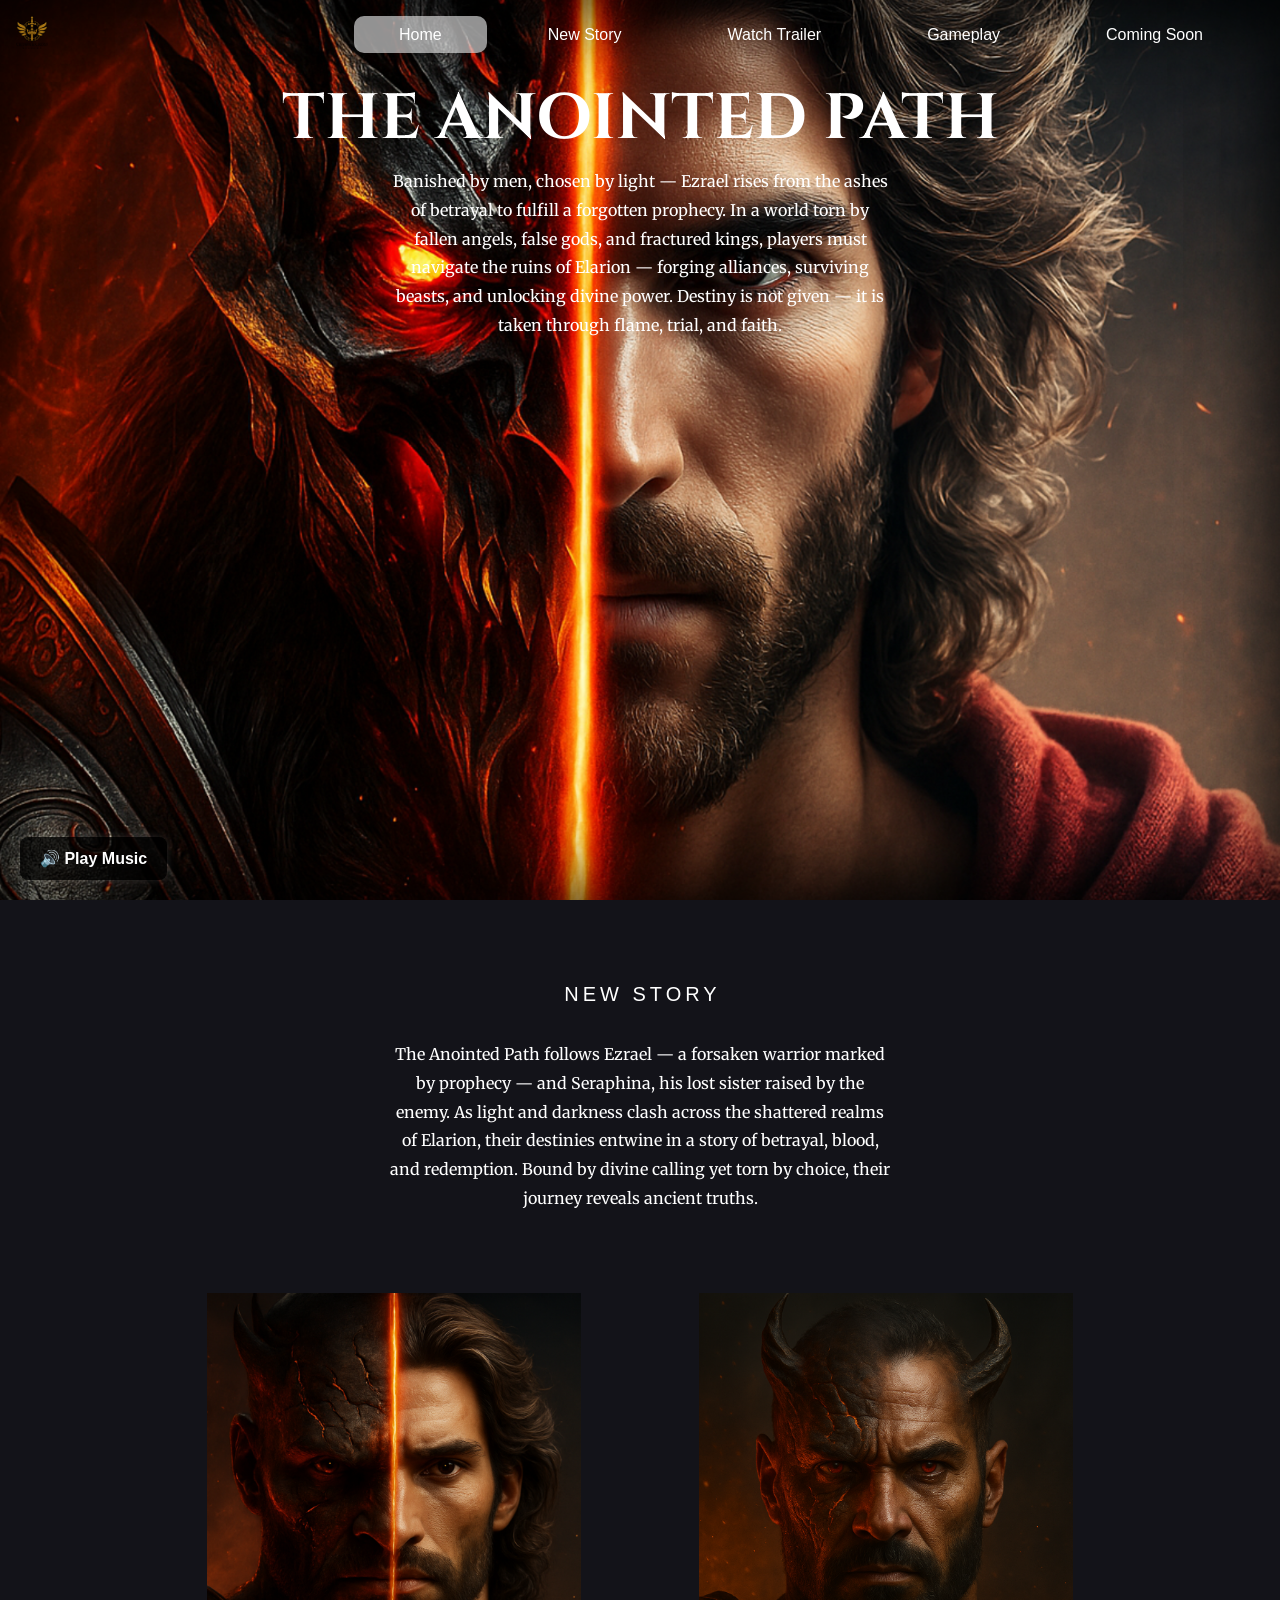
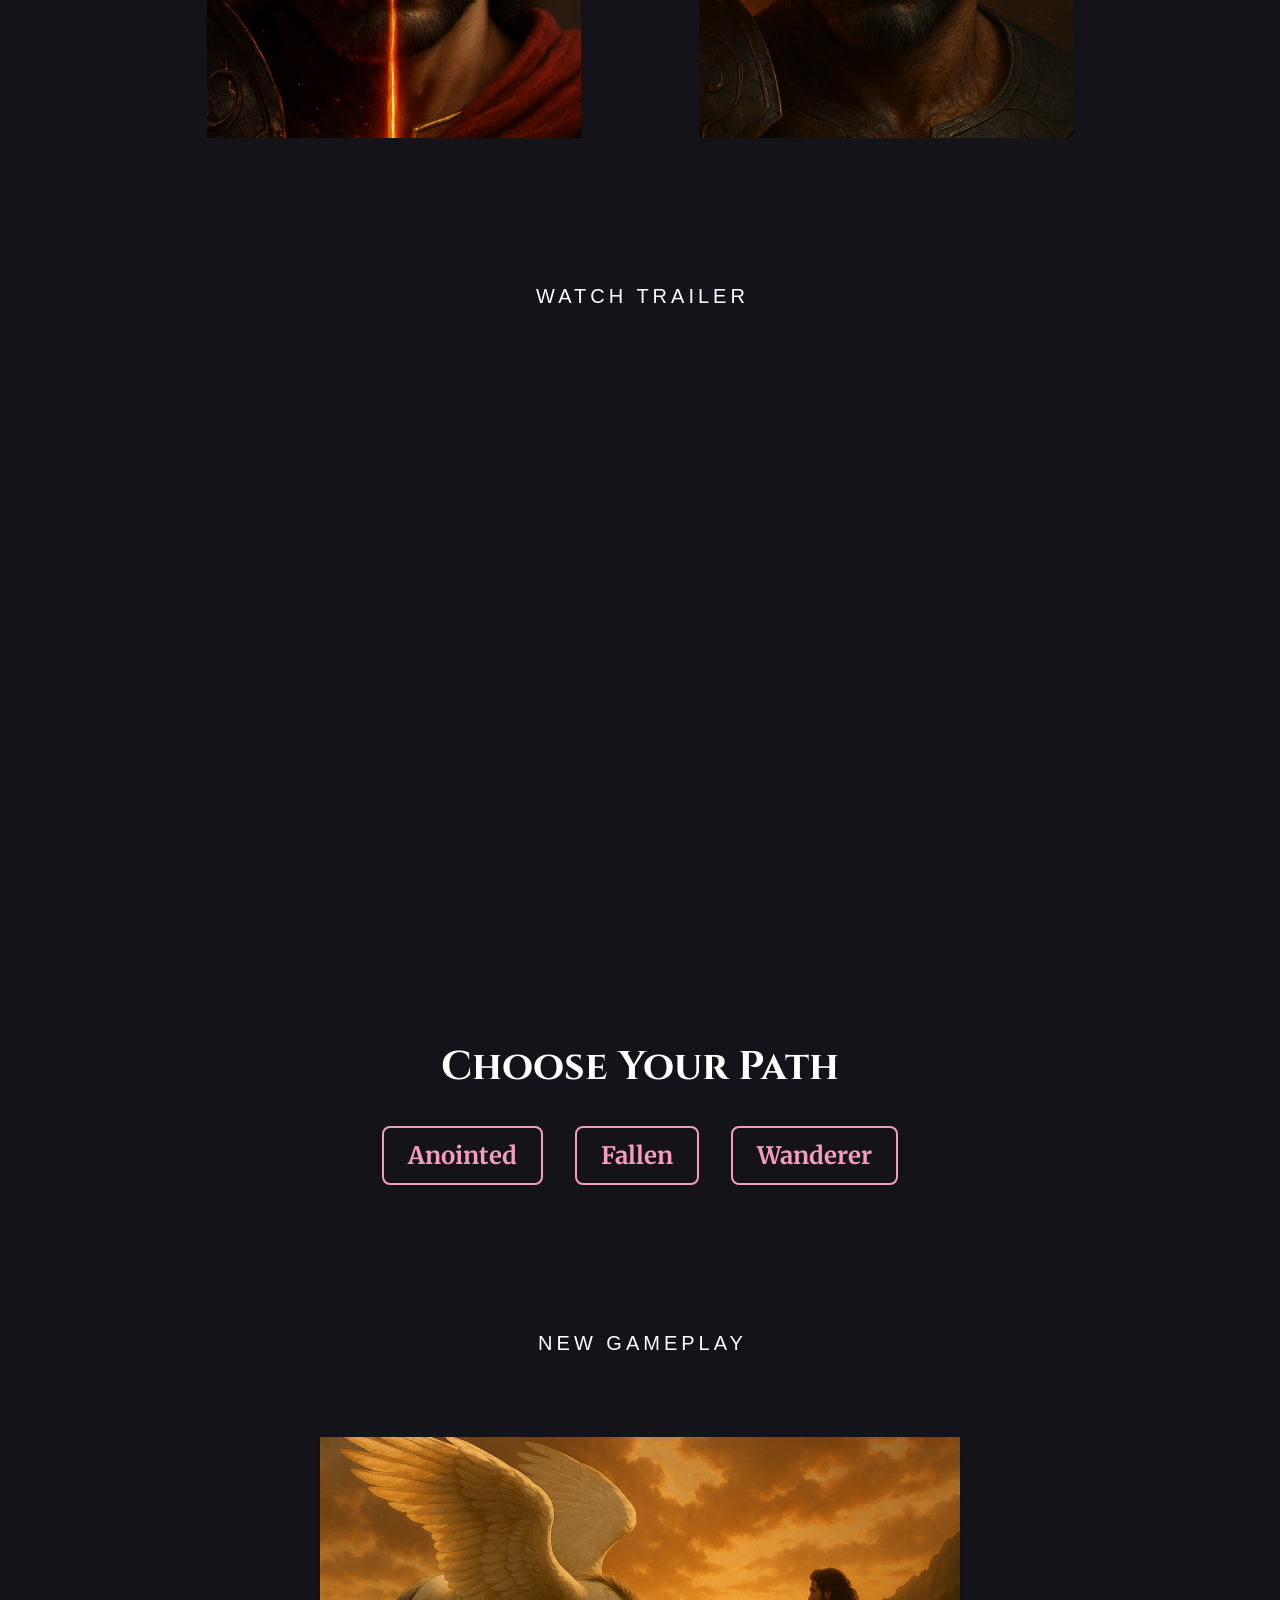
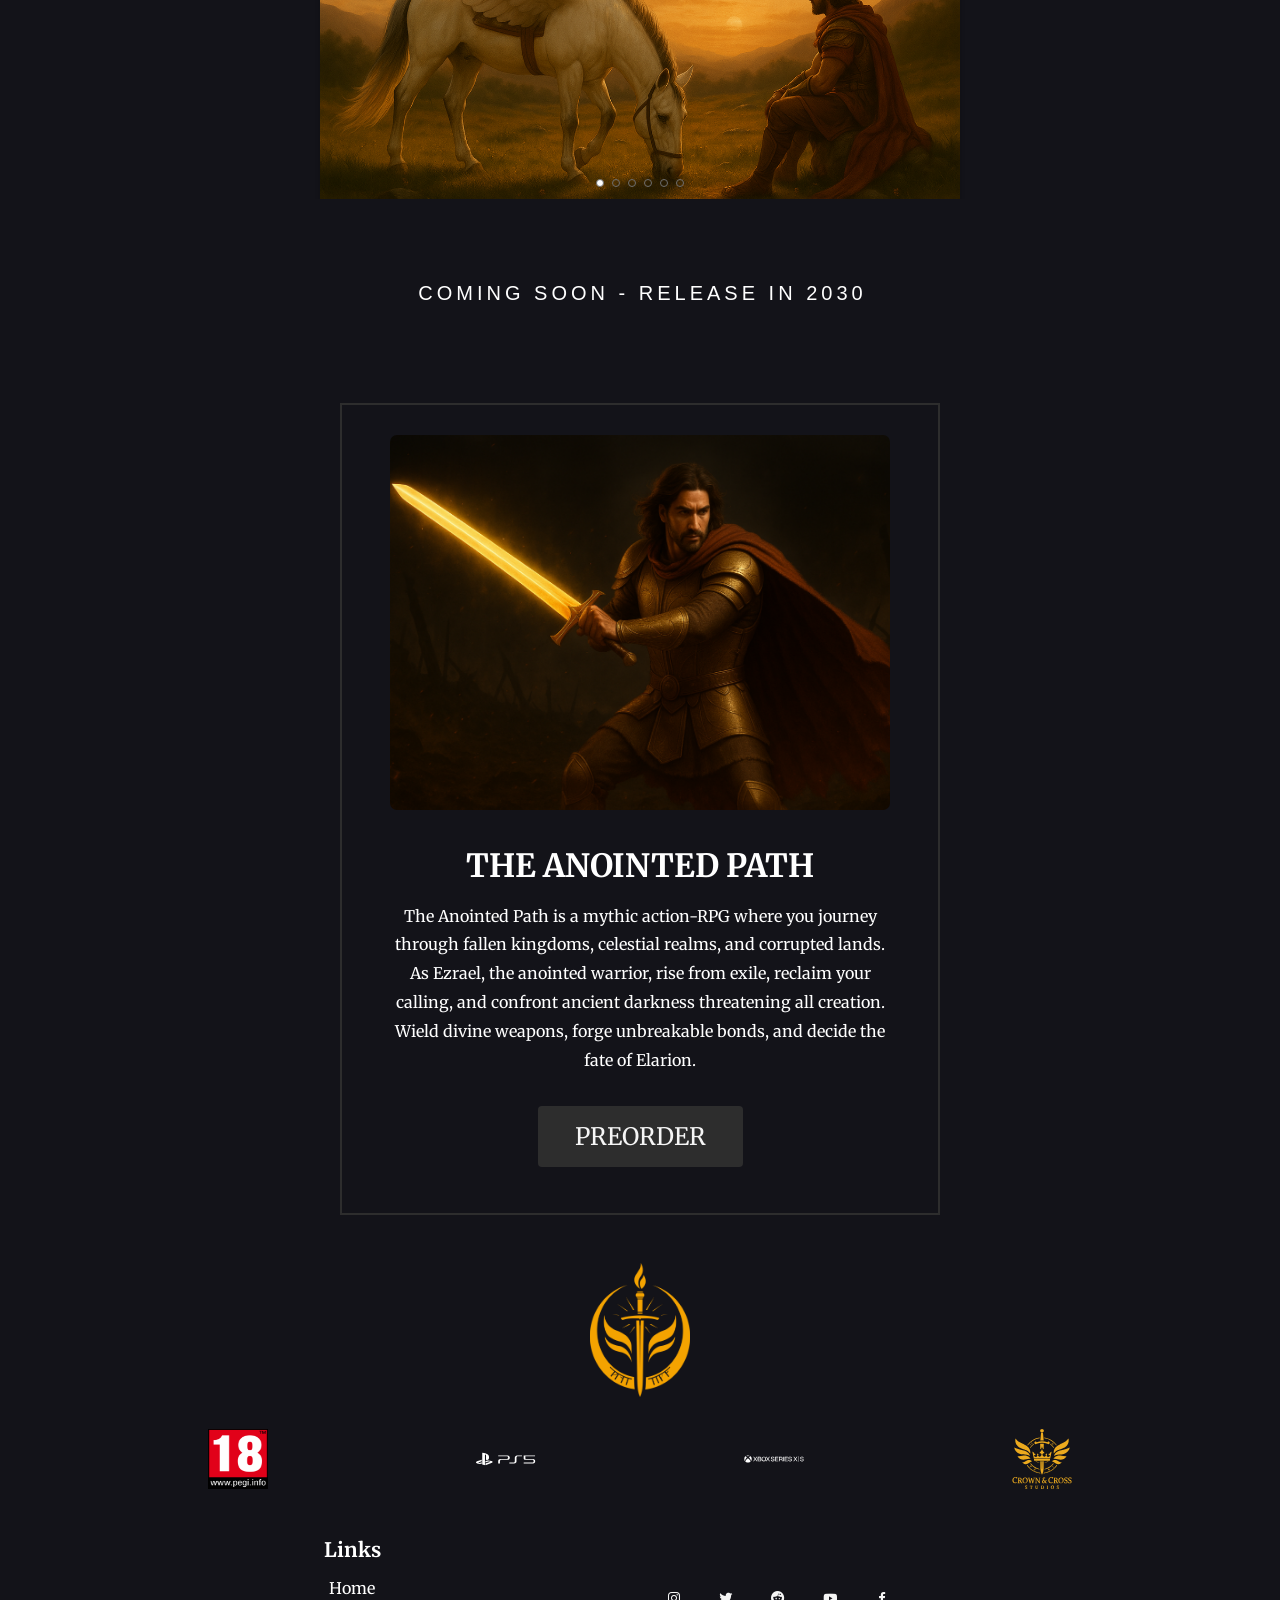
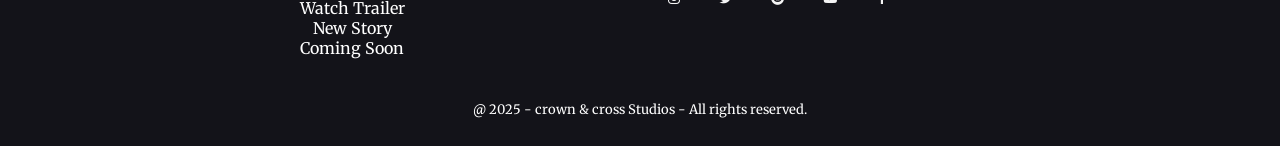
==== commit afa49858: "Update index.html" ====
--- a/index.html
+++ b/index.html
@@ -3,34 +3,66 @@
   <head>
     <meta charset="UTF-8" />
     <meta name="viewport" content="width=device-width, initial-scale=1.0" />
+    <!-- boxicon -->
+    
     <link rel="icon" type="image/x-icon" href="assets/images/favicon.ico" />
-    <link href="https://unpkg.com/boxicons@2.1.4/css/boxicons.min.css" rel="stylesheet" />
+
+    <link
+      href="https://unpkg.com/boxicons@2.1.4/css/boxicons.min.css"
+      rel="stylesheet"
+    />
+
     <link href="https://unpkg.com/aos@2.3.1/dist/aos.css" rel="stylesheet" />
-    <link rel="stylesheet" href="https://cdn.jsdelivr.net/npm/swiper@11/swiper-bundle.min.css" />
+
+    <link
+      rel="stylesheet"
+      href="https://cdn.jsdelivr.net/npm/swiper@11/swiper-bundle.min.css"
+    />
+
     <link rel="stylesheet" href="style.css" />
+
     <title>THE ANOINTED PATH</title>
   </head>
   <body>
+    <!-- ################## -->
+    <!-- Navigation -->
+    <!-- ################## -->
+
     <header>
-      <a href="#" class="logo">
-        <img src="assets/images/logo-header.png" alt="The Anointed Path Logo" />
-      </a>
-      <div id="burger-menu" class="bx bx-menu"></div>
-      <ul class="navigation" id="nav-links">
-        <li><a href="#home">Home</a></li>
-        <li><a href="#news">New Story</a></li>
-        <li><a href="#WatchTrailer">Watch Trailer</a></li>
-        <li><a href="#Gameplay">Gameplay</a></li>
-        <li><a href="#ComingSoon">Coming Soon</a></li>
-      </ul>
-    </header>
-
-    <audio id="bgm" src="/audio/Hallowed-Light.mp3" loop></audio>
-    <button id="playMusicBtn">🔊 Play Music</button>
+  <a href="#" class="logo">
+    <img src="assets/images/logo-header.png" alt="The Anointed Path Logo" />
+  </a>
+
+  <!-- Hamburger Icon -->
+  <div id="burger-menu" class="bx bx-menu"></div>
+
+  <!-- Navigation Links -->
+  <ul class="navigation" id="nav-links">
+    <li><a href="#home">Home</a></li>
+    <li><a href="#news">New Story</a></li>
+    <li><a href="#WatchTrailer">Watch Trailer</a></li>
+    <li><a href="#Gameplay">Gameplay</a></li>
+    <li><a href="#ComingSoon">Coming Soon</a></li>
+  </ul>
+</header>
+
+<!-- Music Audio -->
+<audio id="bgm" src="audio/Hallowed-Light.mp3" loop></audio>
+
+<!-- Toggle Music Button -->
+<button id="playMusicBtn">
+  🔊 Play Music
+</button>
+
+    <!-- ################## -->
+    <!-- home-->
+    <!-- ################## -->
 
     <section class="home" id="home">
       <div class="home-content">
-        <h1 data-aos="zoom-out" data-aos-duration="500"><span>THE ANOINTED PATH</span></h1>
+        <h1 data-aos="zoom-out" data-aos-duration="500">
+          <span>THE ANOINTED PATH</span>
+        </h1>
         <p data-aos="zoom-out" data-aos-duration="1500">
           Banished by men, chosen by light — Ezrael rises from the ashes of betrayal to fulfill a forgotten prophecy.
           In a world torn by fallen angels, false gods, and fractured kings, players must navigate the ruins of Elarion —
@@ -38,6 +70,10 @@
         </p>
       </div>
     </section>
+
+    <!-- ################## -->
+    <!-- New Story-->
+    <!-- ################## -->
 
     <section class="news" id="news">
       <div class="section-heading">
@@ -48,11 +84,34 @@
           Bound by divine calling yet torn by choice, their journey reveals ancient truths.
         </p>
         <div class="news-container">
-          <div class="box"><div class="box-img"><img src="assets/images/newstory-01.webp" alt="" data-aos="fade-up" data-aos-duration="1000" /></div></div>
-          <div class="box"><div class="box-img"><img src="assets/images/newstory-02.jpg" alt="" data-aos="fade-down" data-aos-duration="1000" /></div></div>
-        </div>
-      </div>
-    </section>
+          <div class="box">
+            <div class="box-img">
+              <img
+                src="assets/images/newstory-01.webp"
+                alt=""
+                data-aos="fade-up"
+                data-aos-duration="1000"
+              />
+            </div>
+          </div>
+
+          <div class="box">
+            <div class="box-img">
+              <img
+                src="assets/images/newstory-02.jpg"
+                alt=""
+                data-aos="fade-down"
+                data-aos-duration="1000"
+              />
+            </div>
+          </div>
+        </div>
+      </div>
+    </section>
+
+    <!-- ################## -->
+    <!-- Trailer -->
+    <!-- ################## -->
 
     <section class="trailer" id="WatchTrailer">
       <div class="section-heading" data-aos="fade-right" data-aos-duration="2000">
@@ -60,54 +119,101 @@
       </div>
       <div class="videoContainer">
         <div class="videoMP4">
-          <iframe class="videoControl" src="https://www.youtube.com/embed/CQYXRisbgbo?rel=0&modestbranding=1" title="The Anointed Path Trailer" frameborder="0" allow="accelerometer; autoplay; clipboard-write; encrypted-media; gyroscope; picture-in-picture" allowfullscreen></iframe>
-        </div>
-      </div>
-    </section>
-
-    <section class="path-selector" id="pathSelector">
-      <h2>Choose Your Path</h2>
-      <div class="paths">
-        <a href="javascript:void(0)" class="path" data-tooltip="Serve the light, bear the burden.">Anointed</a>
-        <a href="javascript:void(0)" class="path" data-tooltip="Embrace power. Burn the veil.">Fallen</a>
-        <a href="javascript:void(0)" class="path" data-tooltip="Make your own fate.">Wanderer</a>
-      </div>
-    </section>
-
-    <script>
-      document.querySelectorAll('.path').forEach(button => {
-        button.addEventListener('click', function (e) {
-          e.preventDefault();
-          const path = this.textContent;
-          console.log("You selected the", path, "path.");
-        });
-      });
-    </script>
-
+          <iframe
+            class="videoControl"
+            src="https://www.youtube.com/embed/CQYXRisbgbo?rel=0&modestbranding=1"
+            title="The Anointed Path Trailer"
+            frameborder="0"
+            allow="accelerometer; autoplay; clipboard-write; encrypted-media; gyroscope; picture-in-picture"
+            allowfullscreen
+          ></iframe>
+        </div>
+      </div>
+    </section>
+
+<!-- ################### -->
+<!-- Path Selector -->
+<!-- ################### -->
+
+<section class="path-selector" id="pathSelector">
+  <h2>Choose Your Path</h2>
+  <div class="paths">
+    <a href="javascript:void(0)" class="path" data-tooltip="Serve the light, bear the burden.">Anointed</a>
+    <a href="javascript:void(0)" class="path" data-tooltip="Embrace power. Burn the veil.">Fallen</a>
+    <a href="javascript:void(0)" class="path" data-tooltip="Make your own fate.">Wanderer</a>
+  </div>
+</section>
+
+<script>
+  document.querySelectorAll('.path').forEach(button => {
+    button.addEventListener('click', function (e) {
+      e.preventDefault(); // Fully blocks default button or link behavior
+      const path = this.textContent;
+      console.log("You selected the", path, "path.");
+      // Optional: add animation, storage, or panel update here
+    });
+  });
+</script>
+
+    <!-- ################## -->
+    <!-- New Gameplay -->
+    <!-- ################## -->
+
+    <!-- Swiper -->
     <section id="Gameplay" class="carousel swiper">
       <div class="section-heading">
-        <div class="gameplay-heading" data-aos="fade-left" data-aos-duration="2000">
+        <div
+          class="gameplay-heading"
+          data-aos="fade-left"
+          data-aos-duration="2000"
+        >
           <span>New Gameplay</span>
         </div>
       </div>
       <div class="swiper-wrapper">
-        <div class="swiper-slide slider-container"><img src="assets/images/slider-01.jpg" alt="" /></div>
-        <div class="swiper-slide slider-container"><img src="assets/images/slider-02.jpg" alt="" /></div>
-        <div class="swiper-slide slider-container"><img src="assets/images/slider-03.jpg" alt="" /></div>
-        <div class="swiper-slide slider-container"><img src="assets/images/slider-04.jpg" alt="" /></div>
-        <div class="swiper-slide slider-container"><img src="assets/images/slider-05.jpg" alt="" /></div>
-        <div class="swiper-slide slider-container"><img src="assets/images/slider-06.jpg" alt="" /></div>
+        <div class="swiper-slide slider-container">
+          <img src="assets/images/slider-01.jpg" alt="" />
+        </div>
+        <div class="swiper-slide slider-container">
+          <img src="assets/images/slider-02.jpg" alt="" />
+        </div>
+        <div class="swiper-slide slider-container">
+          <img src="assets/images/slider-03.jpg" alt="" />
+        </div>
+        <div class="swiper-slide slider-container">
+          <img src="assets/images/slider-04.jpg" alt="" />
+        </div>
+        <div class="swiper-slide slider-container">
+          <img src="assets/images/slider-05.jpg" alt="" />
+        </div>
+        <div class="swiper-slide slider-container">
+          <img src="assets/images/slider-06.jpg" alt="" />
+        </div>
       </div>
       <div class="swiper-pagination"></div>
     </section>
 
+    <!-- ################## -->
+    <!-- Coming Soon -->
+    <!-- ################## -->
+
     <section class="ComingSoon" id="ComingSoon">
-      <div class="section-heading" data-aos="fade-right" data-aos-duration="2000">
-        <span>Coming soon - Release in 2030</span>
-      </div>
+      <div
+        class="section-heading"
+        data-aos="fade-right"
+        data-aos-duration="2000"
+      >
+        <span> Coming soon - Release in 2030 </span>
+      </div>
+
       <div class="ComingSoon-container">
         <div class="ComingSoon-img">
-          <img src="assets/images/gta-cover.jpg" alt="GTA VI Cover" data-aos="zoom-in" data-aos-duration="2000" />
+          <img
+            src="assets/images/gta-cover.jpg"
+            alt="GTA VI Cover"
+            data-aos="zoom-in"
+            data-aos-duration="2000"
+          />
         </div>
         <div class="ComingSoon-content">
           <h1>THE ANOINTED PATH</h1>
@@ -120,6 +226,10 @@
         </div>
       </div>
     </section>
+
+    <!-- ################## -->
+    <!-- Footer-->
+    <!-- ################## -->
 
     <div class="footer-logo-container">
       <img src="assets/images/logo-VI.png" class="logo-VI" />
@@ -140,19 +250,32 @@
         <a href="#ComingSoon">Coming Soon</a>
       </div>
       <div class="footer-social">
-        <a href="https://www.instagram.com/crowncrossstudios" target="_blank" rel="noopener" title="Instagram"><i class="bx bxl-instagram"></i></a>
-        <a href="https://x.com/CnCStudios_" target="_blank" rel="noopener" title="X (Twitter)"><i class="bx bxl-twitter"></i></a>
-        <a href="https://www.reddit.com/user/CrownCrossStudios/" target="_blank" rel="noopener" title="Reddit"><i class="bx bxl-reddit"></i></a>
-        <a href="https://www.youtube.com/@crowncrossstudios" target="_blank" rel="noopener" title="YouTube"><i class="bx bxl-youtube"></i></a>
-        <a href="https://www.facebook.com/CrownAndCrossStudios" target="_blank" rel="noopener" title="Facebook"><i class="bx bxl-facebook"></i></a>
+        <a href="https://www.instagram.com/crowncrossstudios" target="_blank" rel="noopener" title="Instagram">
+          <i class="bx bxl-instagram"></i>
+        </a>
+        <a href="https://x.com/CnCStudios_" target="_blank" rel="noopener" title="X (Twitter)">
+          <i class="bx bxl-twitter"></i>
+        </a>
+        <a href="https://www.reddit.com/user/CrownCrossStudios/" target="_blank" rel="noopener" title="Reddit">
+          <i class="bx bxl-reddit"></i>
+        </a>
+        <a href="https://www.youtube.com/@crowncrossstudios" target="_blank" rel="noopener" title="YouTube">
+          <i class="bx bxl-youtube"></i>
+        </a>
+        <a href="https://www.facebook.com/CrownAndCrossStudios" target="_blank" rel="noopener" title="Facebook">
+          <i class="bx bxl-facebook"></i>
+        </a>
       </div>
     </footer>
 
     <p class="copy">@ 2025 - crown & cross Studios - All rights reserved.</p>
 
     <script src="https://unpkg.com/aos@2.3.1/dist/aos.js"></script>
-    <script>AOS.init();</script>
+    <script>
+      AOS.init();
+    </script>
     <script src="https://cdn.jsdelivr.net/npm/swiper@11/swiper-bundle.min.js"></script>
+
     <script src="script.js"></script>
   </body>
 </html>
--- a/style.css
+++ b/style.css
@@ -88,15 +88,14 @@
 
 header {
   position: fixed;
-  z-index: 99(Remote);
+  z-index: 99;
   left: 0;
   width: 100%;
   display: flex;
   align-items: center;
-  justify-content: flex-start; /* Changed to flex-start to control child positioning */
+  justify-content: space-between;
   padding: 1rem;
   transition: 0.5s;
-  position: relative; /* Added to allow absolute positioning of navigation */
 }
 
 header.active {
@@ -111,11 +110,8 @@
 }
 
 .navigation {
-  position: absolute; /* Position navigation absolutely to center it */
-  left: 50%;
-  transform: translateX(-50%); /* Center horizontally */
-  display: flex;
-  justify-content: center; /* Center the links within the navigation */
+  position: relative;
+  display: flex;
 }
 
 .navigation a {
@@ -123,7 +119,6 @@
   padding: 10px 45px;
   margin-right: 1rem;
 }
-
 .navigation a:hover,
 .navigation a.active {
   background-color: #e4e4e4a3;
@@ -132,10 +127,10 @@
 
 #burger-menu {
   font-size: 2rem;
+  float: inline-end;
   color: var(--accent);
   cursor: pointer;
   display: none;
-  margin-left: auto; /* Push burger menu to the right */
 }
 
 /* ################### */
@@ -292,7 +287,7 @@
 }
 .ComingSoon-content h1 {
   font-size: 2rem;
-  margin: 1remASPX;
+  margin: 1rem 0;
   font-family: Merriweather;
 }
 
@@ -484,7 +479,6 @@
 @media screen and (max-width: 1024px) {
   header {
     padding: 1.5rem 1rem; /* Adjusted padding for better spacing */
-    justify-content: space-between; /* Revert to space-between for mobile to position logo and burger menu */
   }
 
   section {
@@ -508,7 +502,6 @@
     padding: 1rem 0;
     z-index: 999;
     text-align: center;
-    transform: none; /* Remove centering transform on mobile */
   }
 
   .navigation.show {
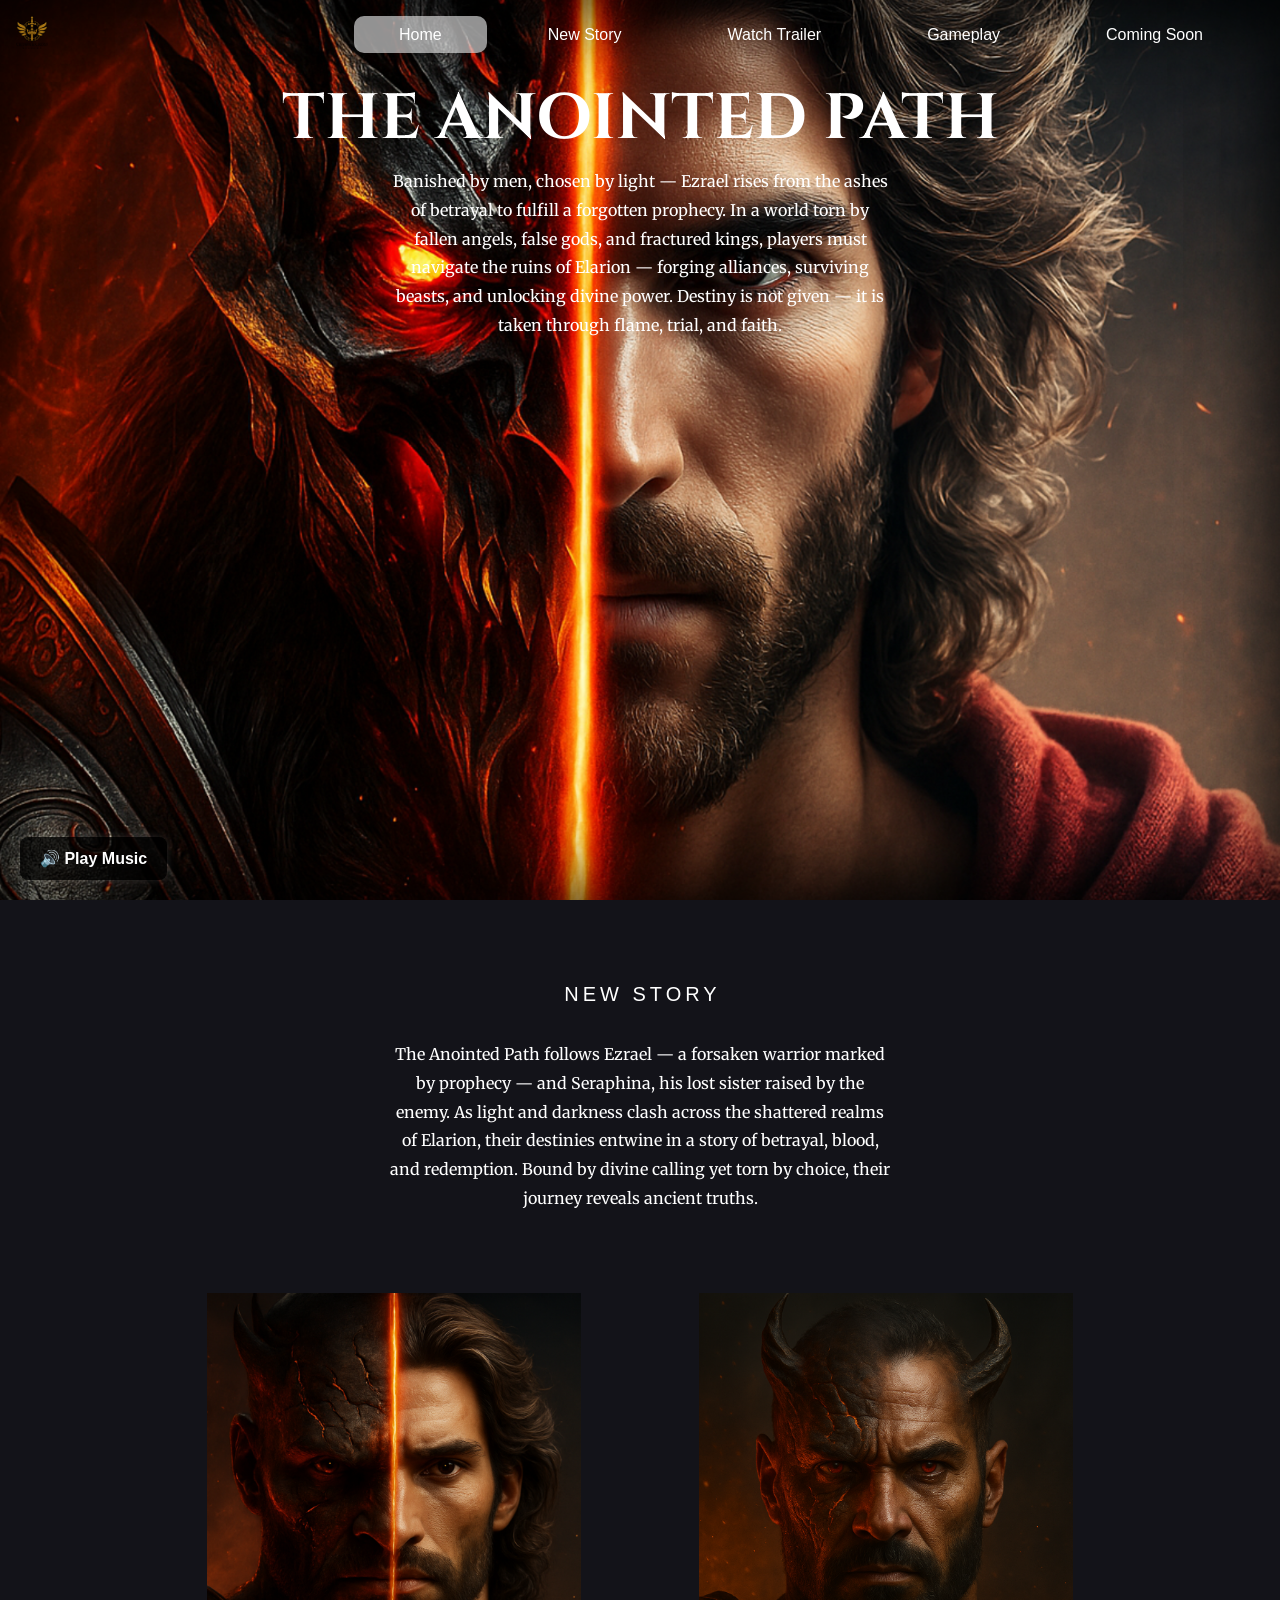
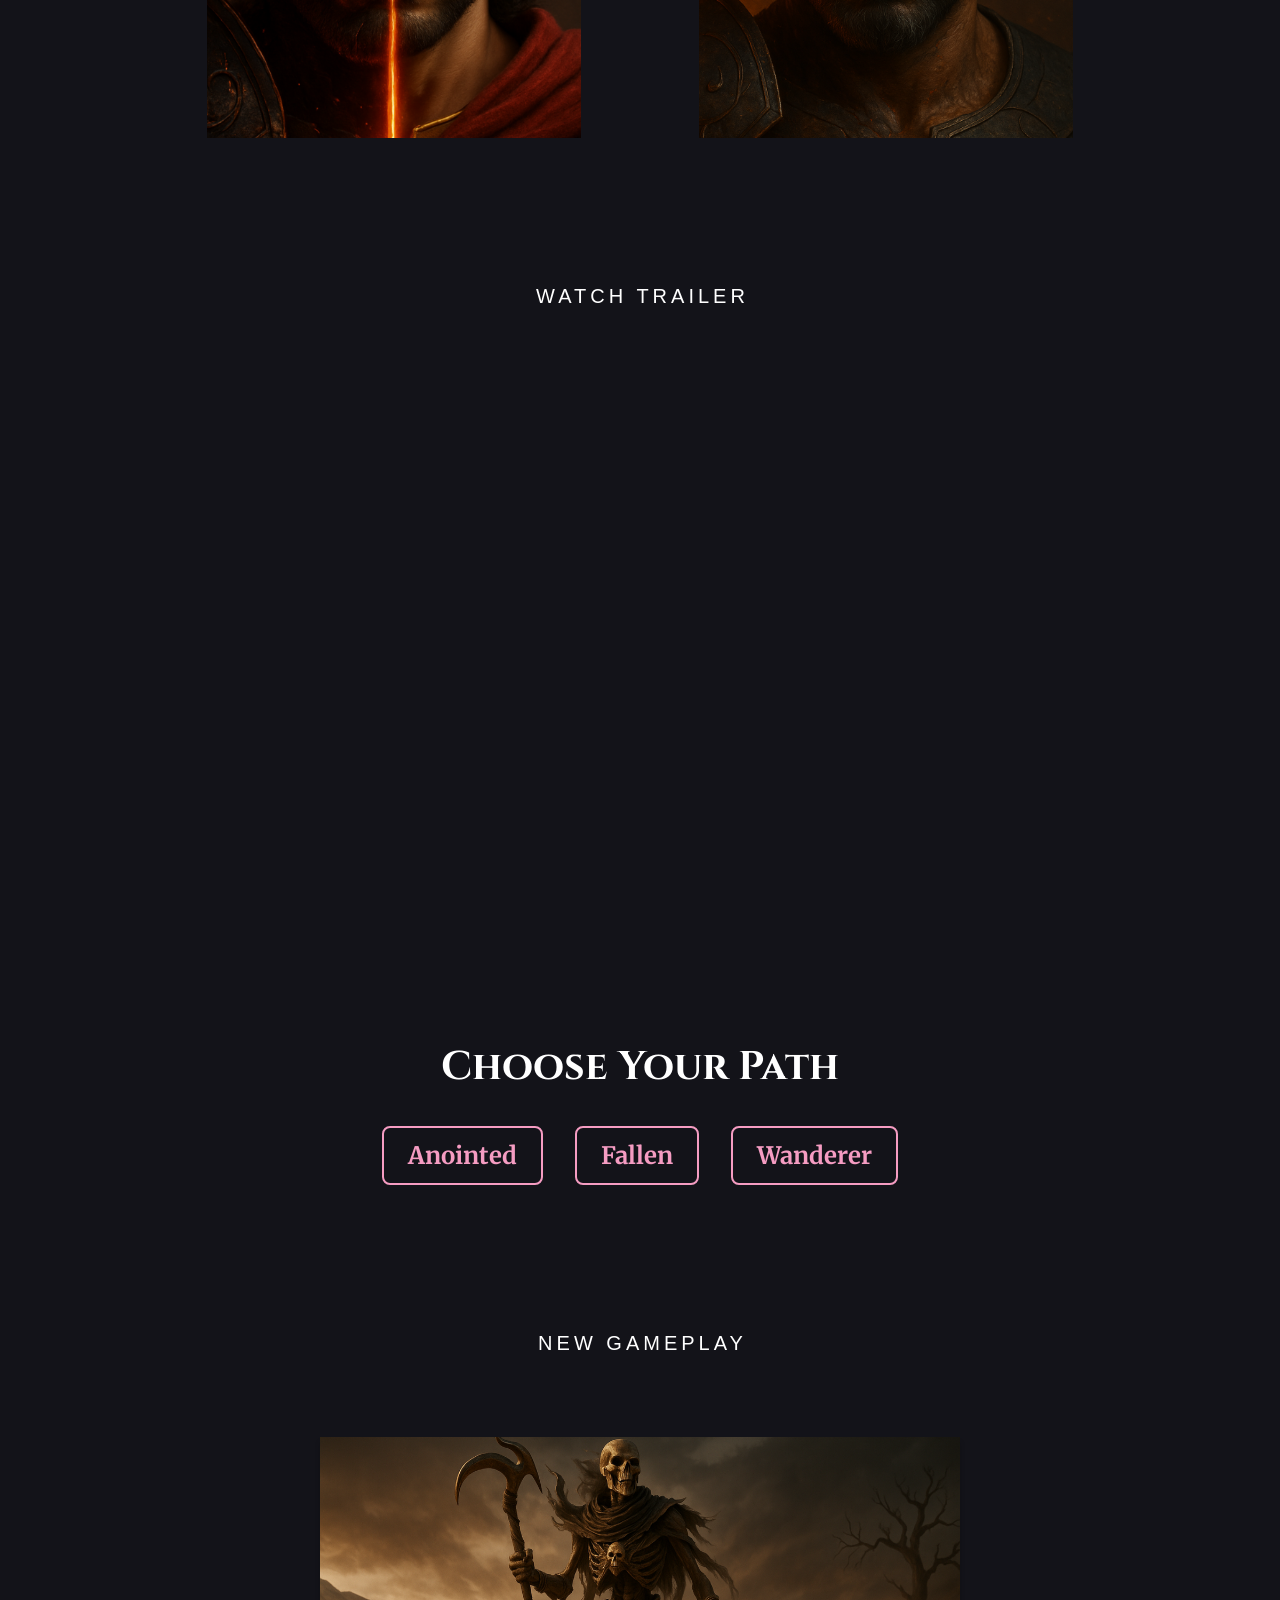
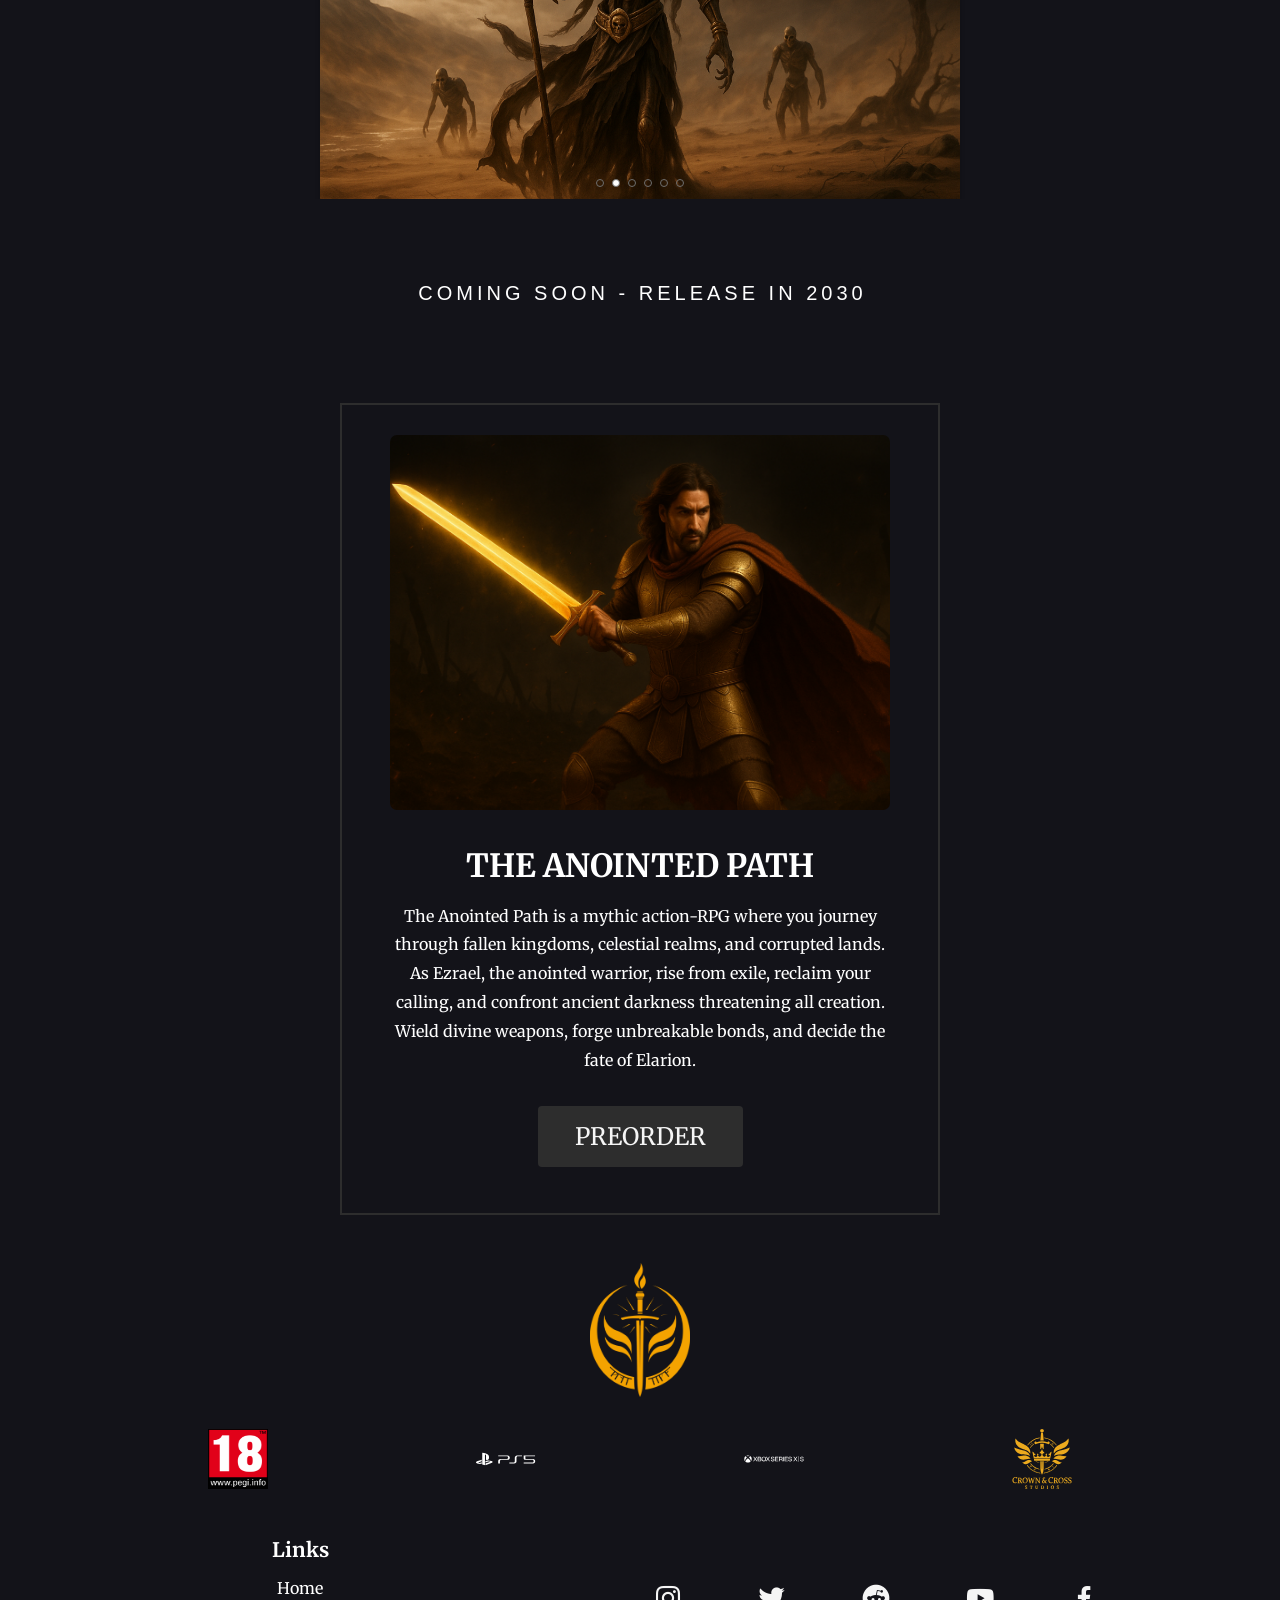
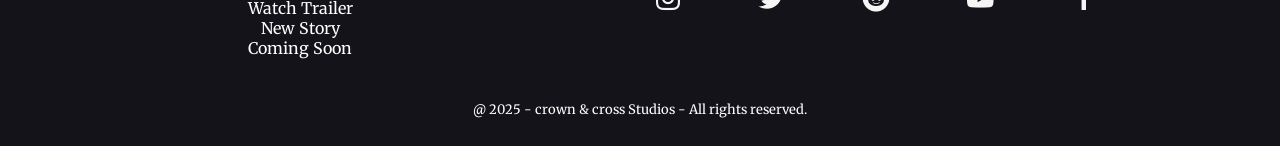
==== commit f381d3c2: "Update index.html <p>Testing Git push</p>" ====
--- a/index.html
+++ b/index.html
@@ -278,4 +278,4 @@
 
     <script src="script.js"></script>
   </body>
-</html>
+</html>
--- a/style.css
+++ b/style.css
@@ -351,6 +351,7 @@
 
 .footer-social {
   display: flex;
+  justify-content: center; /* Center the icons horizontally */
   align-items: center;
   column-gap: 1rem;
 }
@@ -359,6 +360,7 @@
   color: whitesmoke;
   border-radius: 50px;
   cursor: pointer;
+  transition: color 0.3s ease; /* Smooth hover transition */
 }
 
 .footer-social .bx:hover {
@@ -689,3 +691,15 @@
     text-align: center;
   }
 }
+
+/* Desktop screens (above 1024px) */
+@media screen and (min-width: 1025px) {
+  .footer-social .bx {
+    padding: 20px; /* Larger padding for bigger icons on desktop */
+    font-size: 2rem; /* Larger font size for desktop */
+  }
+
+  .footer-social {
+    column-gap: 2rem; /* Slightly larger gap on desktop */
+  }
+}
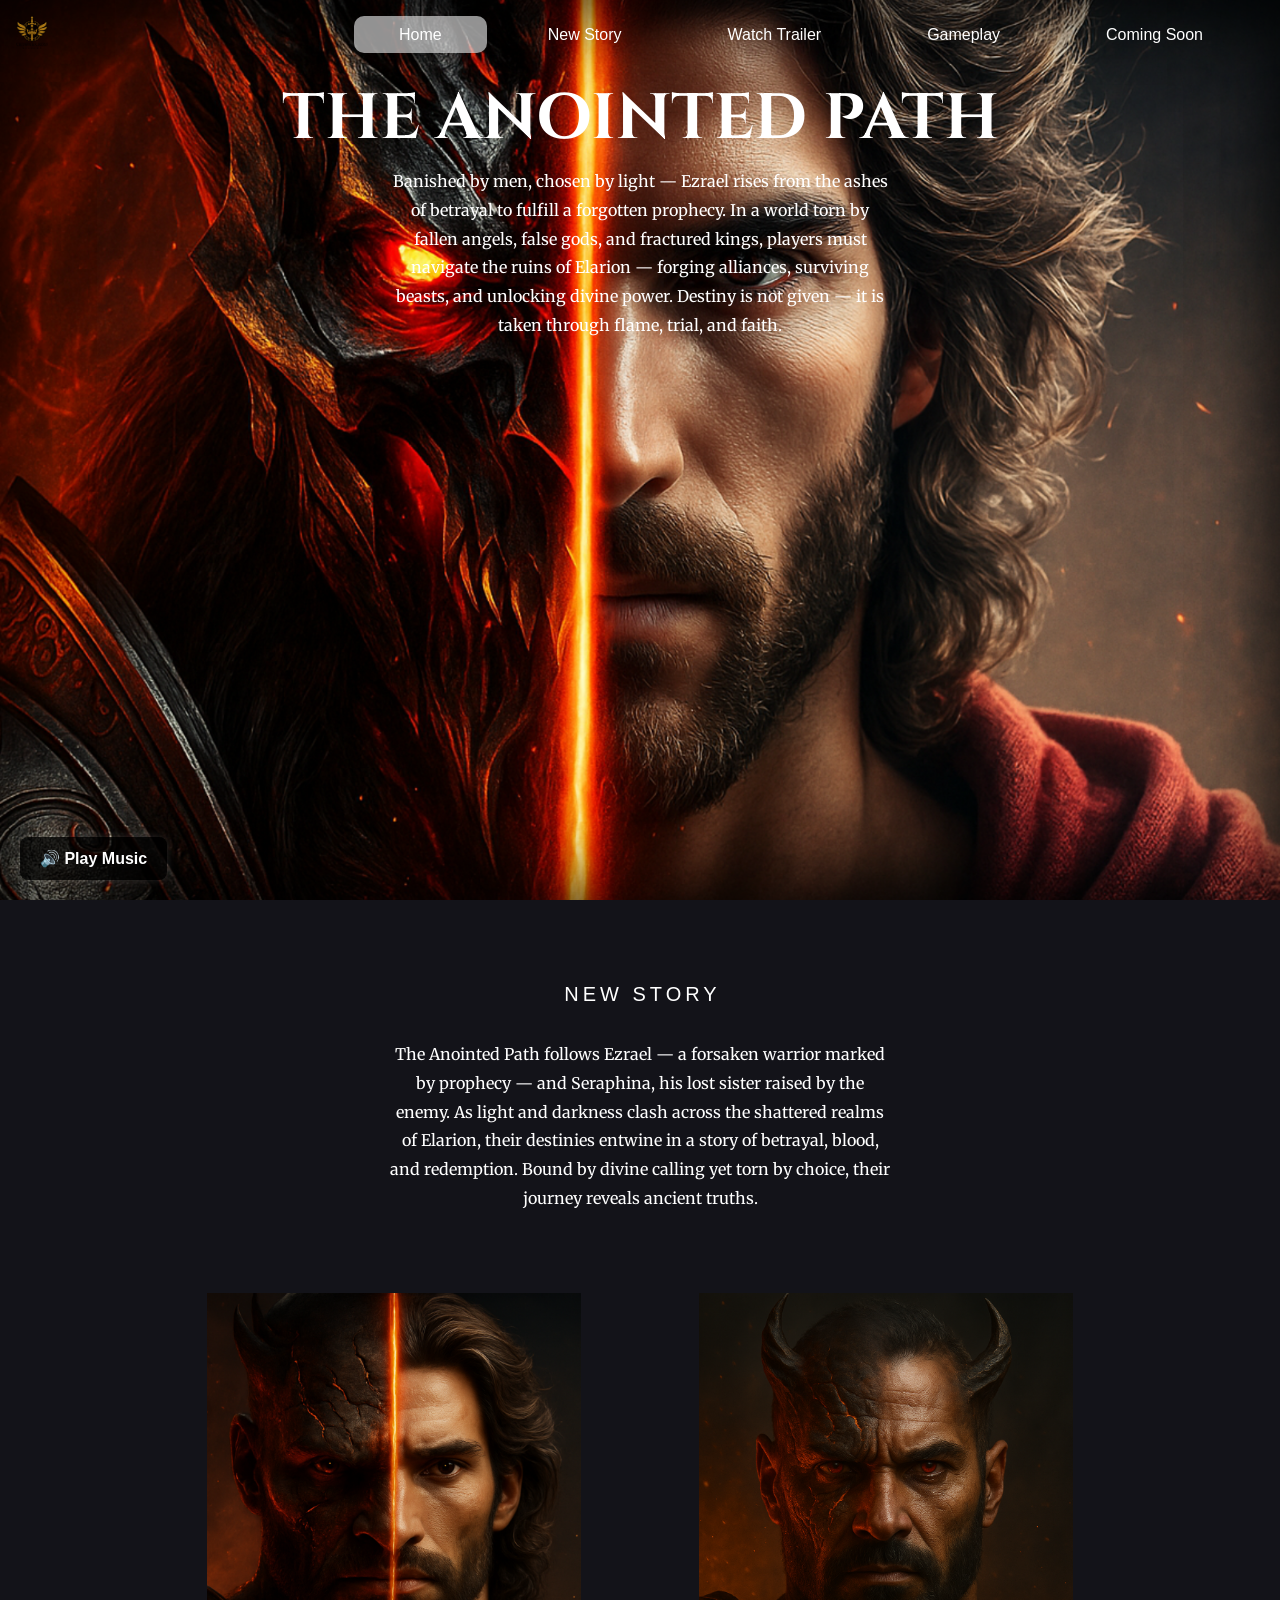
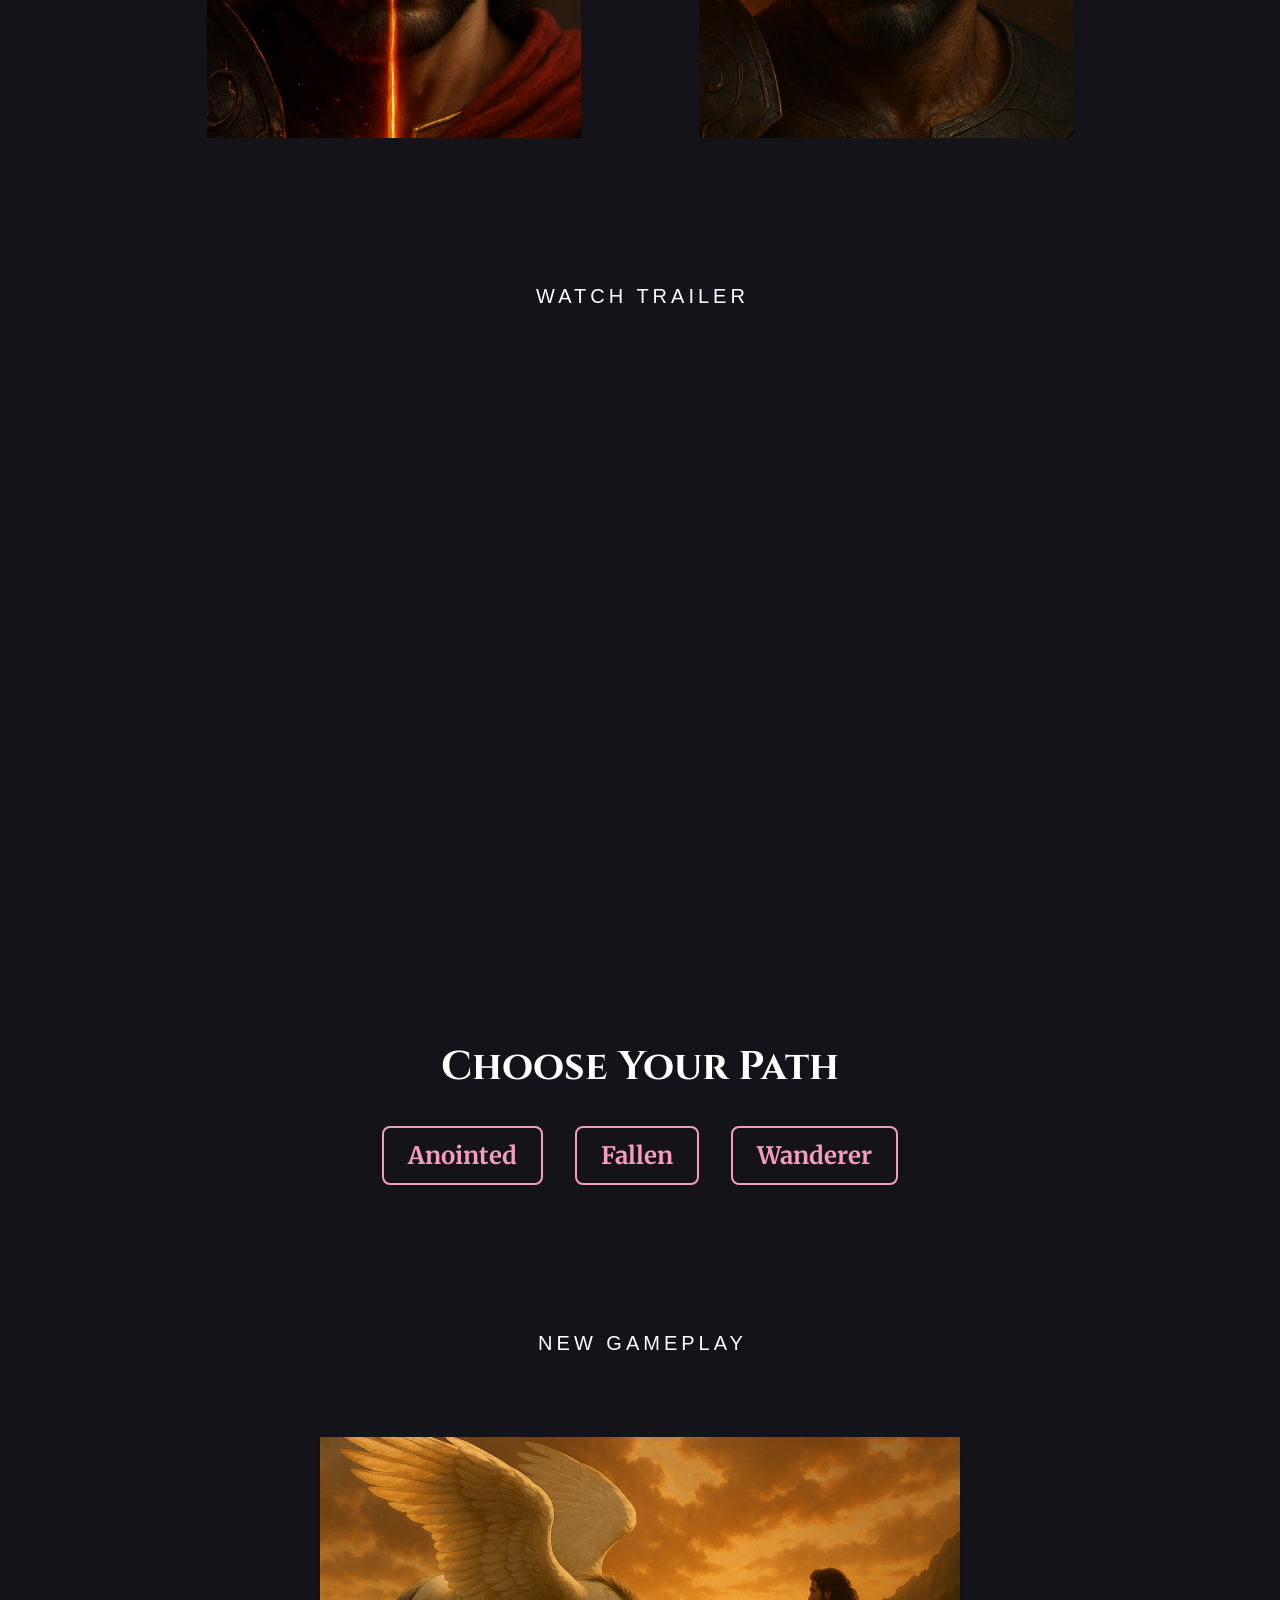
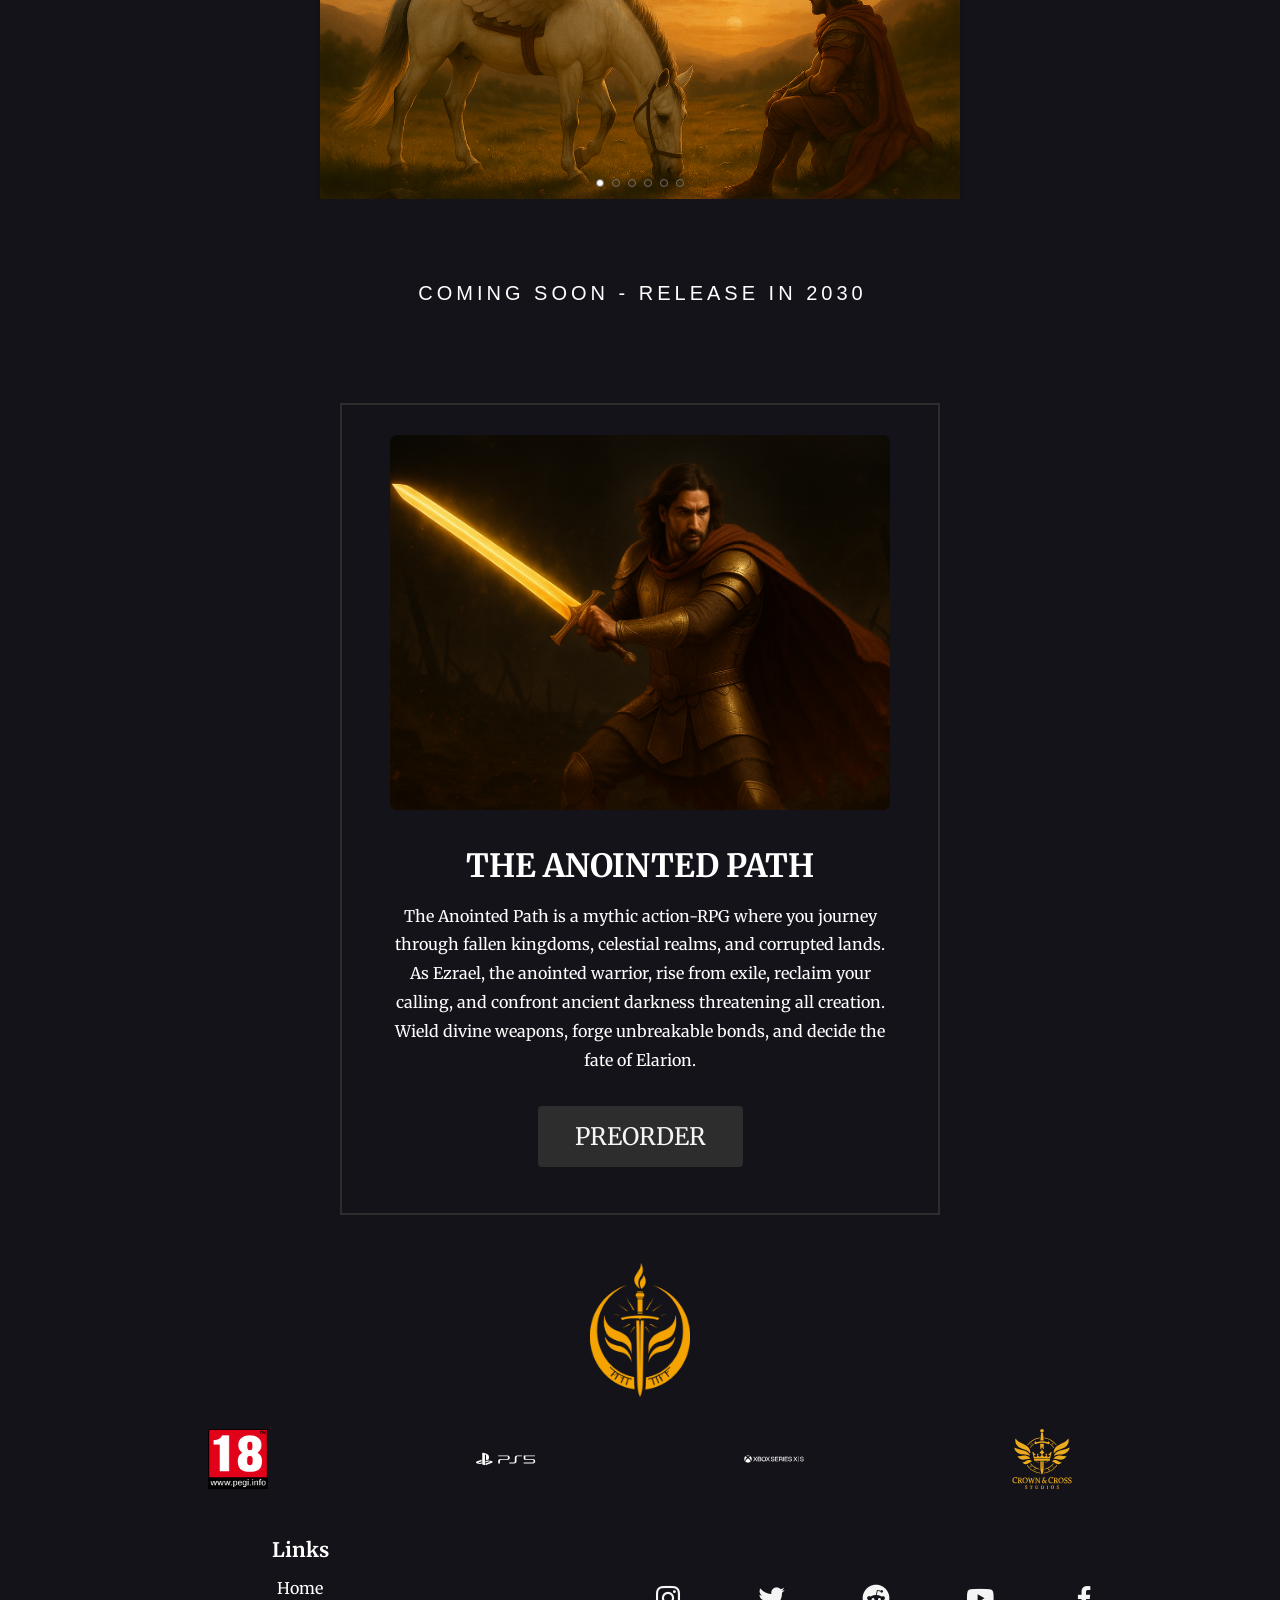
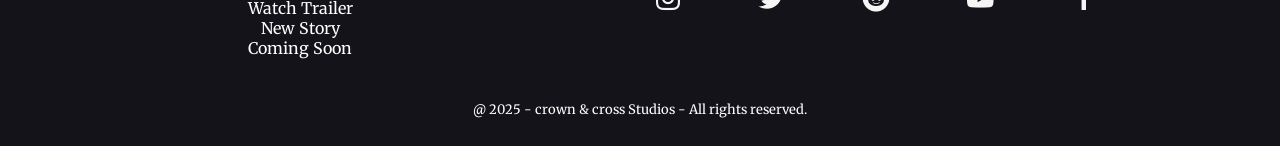
==== commit a7a945ee: "Update index.html" ====
--- a/index.html
+++ b/index.html
@@ -121,7 +121,7 @@
         <div class="videoMP4">
           <iframe
             class="videoControl"
-            src="https://www.youtube.com/embed/CQYXRisbgbo?rel=0&modestbranding=1"
+            src="https://www.youtube.com/embed/7OnX9YsLV34?rel=0&modestbranding=1"
             title="The Anointed Path Trailer"
             frameborder="0"
             allow="accelerometer; autoplay; clipboard-write; encrypted-media; gyroscope; picture-in-picture"
@@ -278,4 +278,4 @@
 
     <script src="script.js"></script>
   </body>
-</html>+</html>
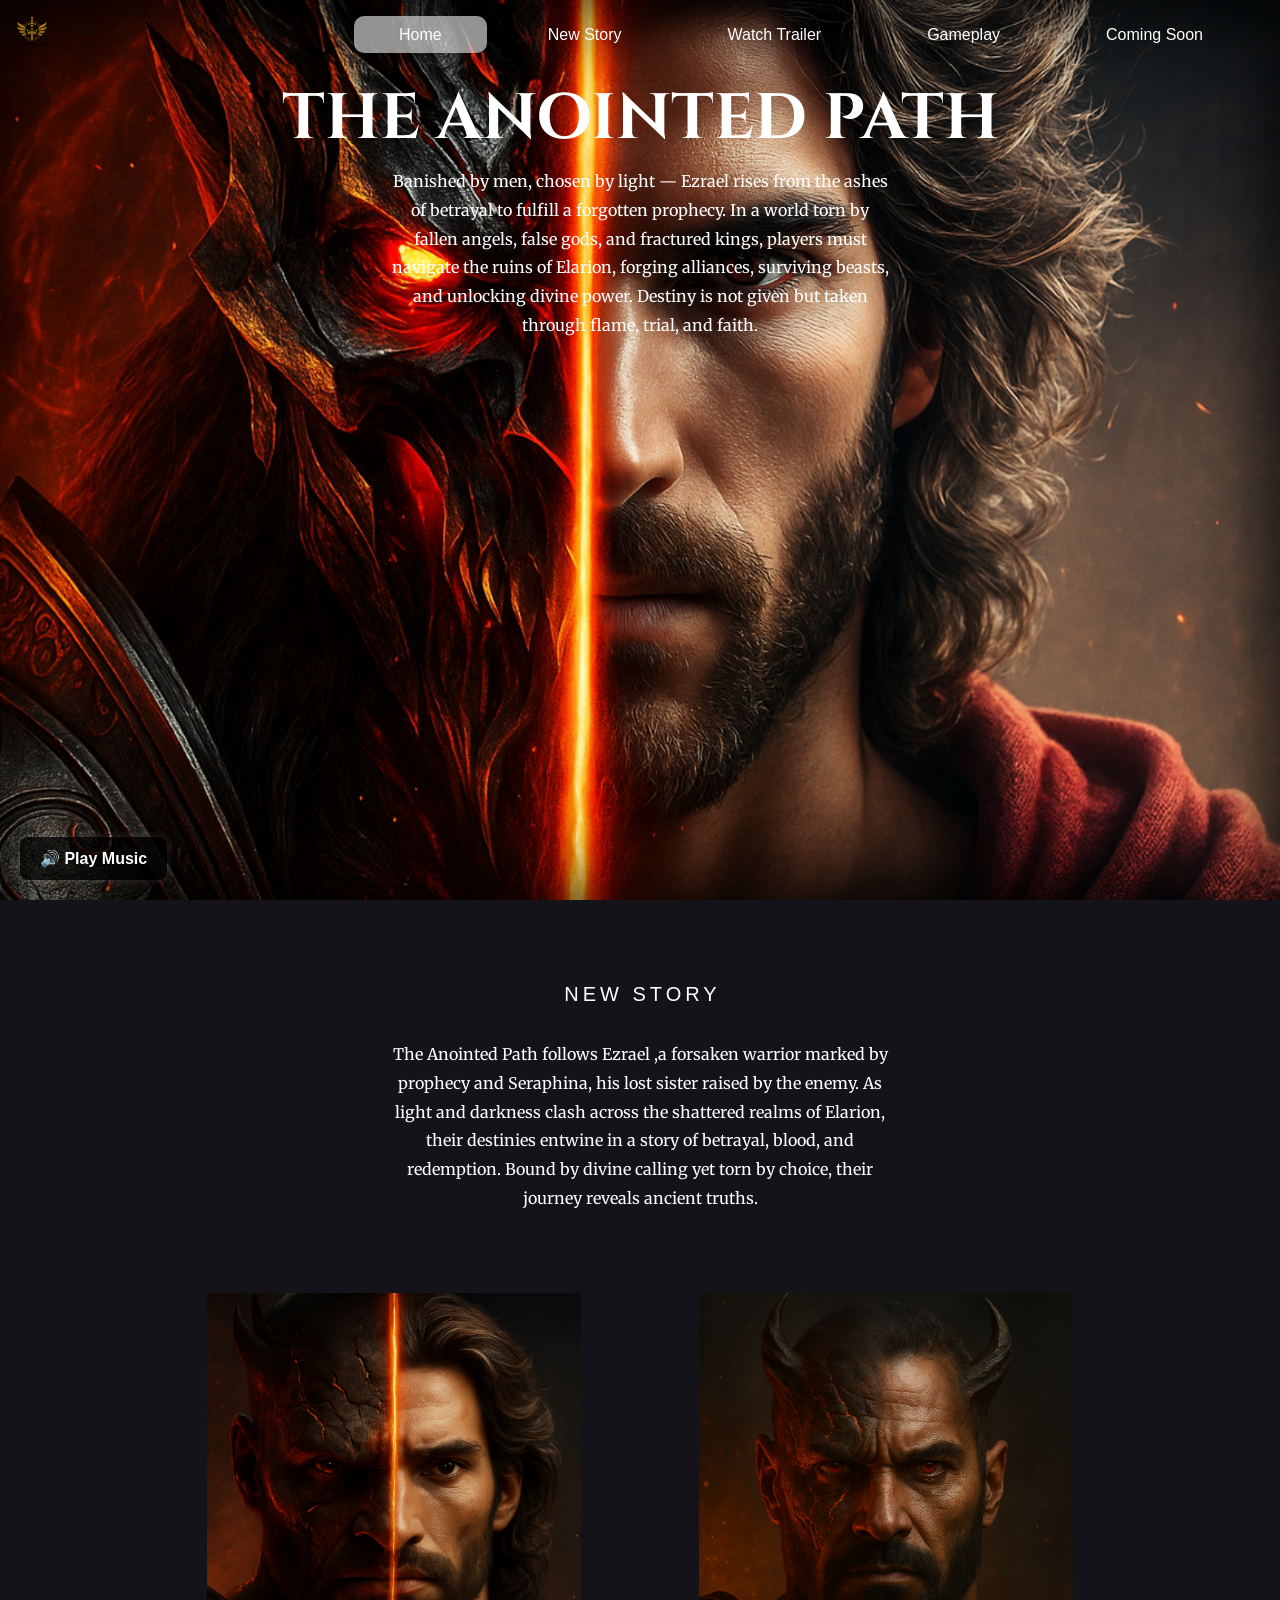
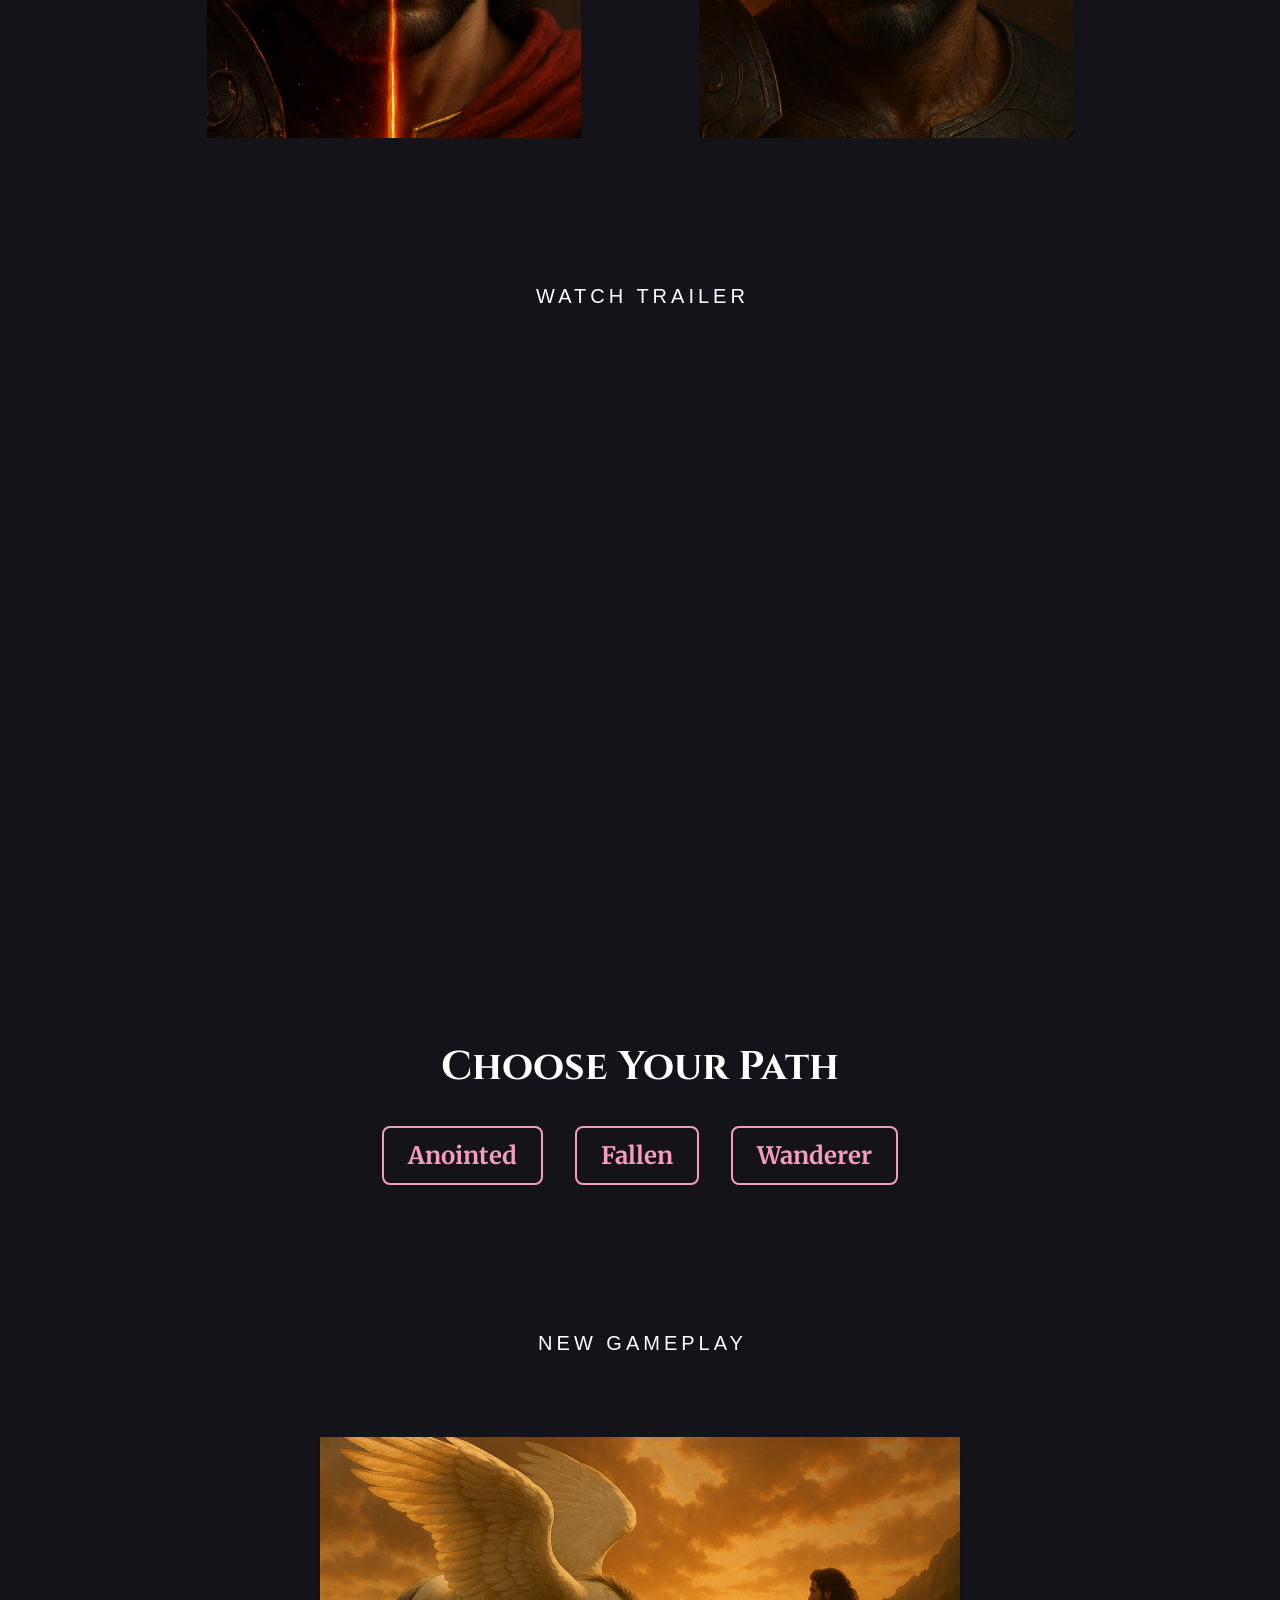
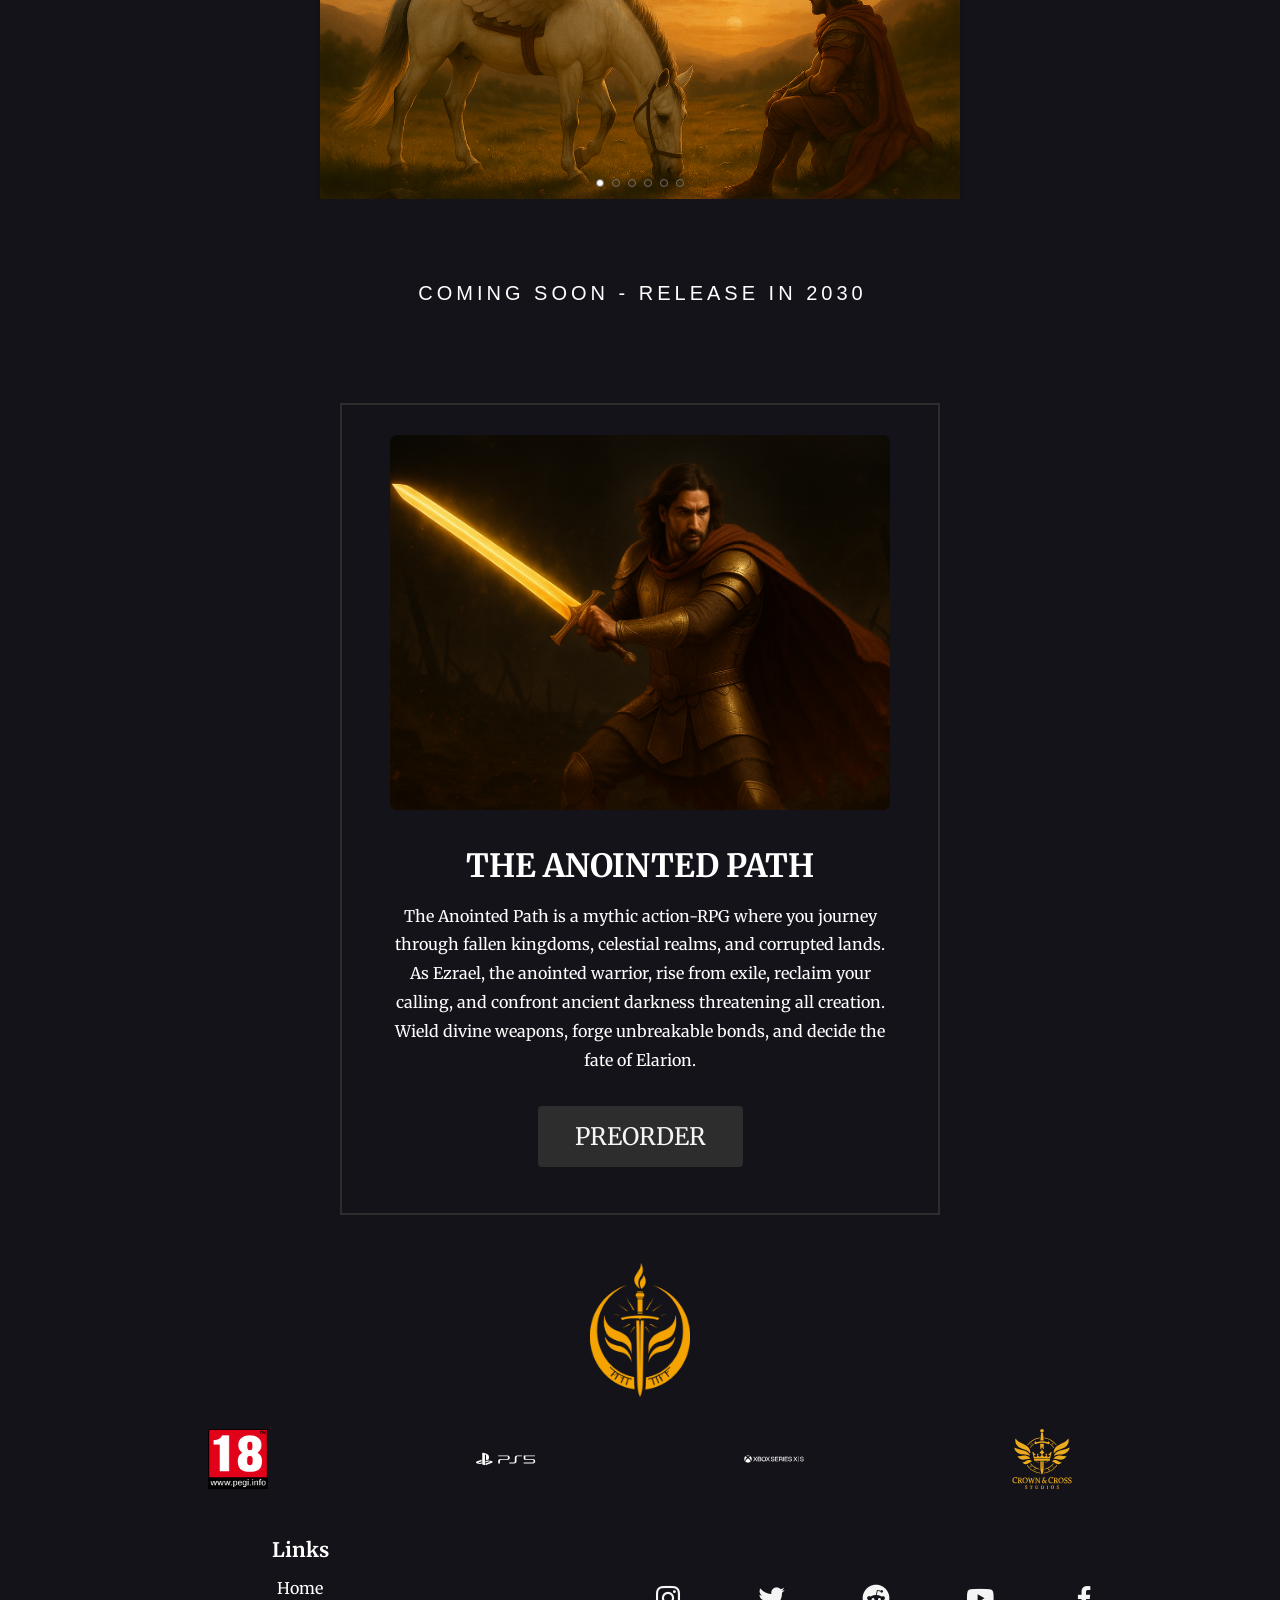
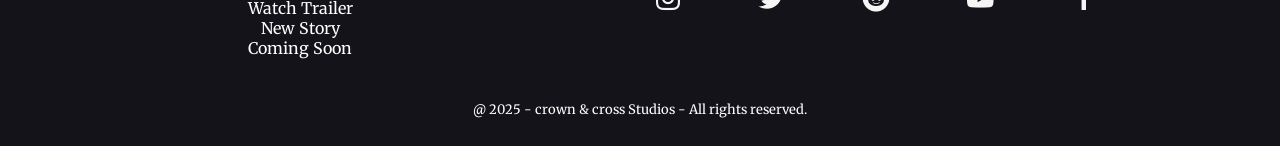
==== commit e177f146: "Update index.html" ====
--- a/index.html
+++ b/index.html
@@ -65,8 +65,8 @@
         </h1>
         <p data-aos="zoom-out" data-aos-duration="1500">
           Banished by men, chosen by light — Ezrael rises from the ashes of betrayal to fulfill a forgotten prophecy.
-          In a world torn by fallen angels, false gods, and fractured kings, players must navigate the ruins of Elarion —
-          forging alliances, surviving beasts, and unlocking divine power. Destiny is not given — it is taken through flame, trial, and faith.
+          In a world torn by fallen angels, false gods, and fractured kings, players must navigate the ruins of Elarion,
+          forging alliances, surviving beasts, and unlocking divine power. Destiny is not given but taken through flame, trial, and faith.
         </p>
       </div>
     </section>
@@ -79,7 +79,7 @@
       <div class="section-heading">
         <span>New Story</span>
         <p class="news-para" data-aos="fade-right" data-aos-duration="2000">
-          The Anointed Path follows Ezrael — a forsaken warrior marked by prophecy — and Seraphina, his lost sister raised by the enemy.  
+          The Anointed Path follows Ezrael ,a forsaken warrior marked by prophecy and Seraphina, his lost sister raised by the enemy.  
           As light and darkness clash across the shattered realms of Elarion, their destinies entwine in a story of betrayal, blood, and redemption.  
           Bound by divine calling yet torn by choice, their journey reveals ancient truths.
         </p>
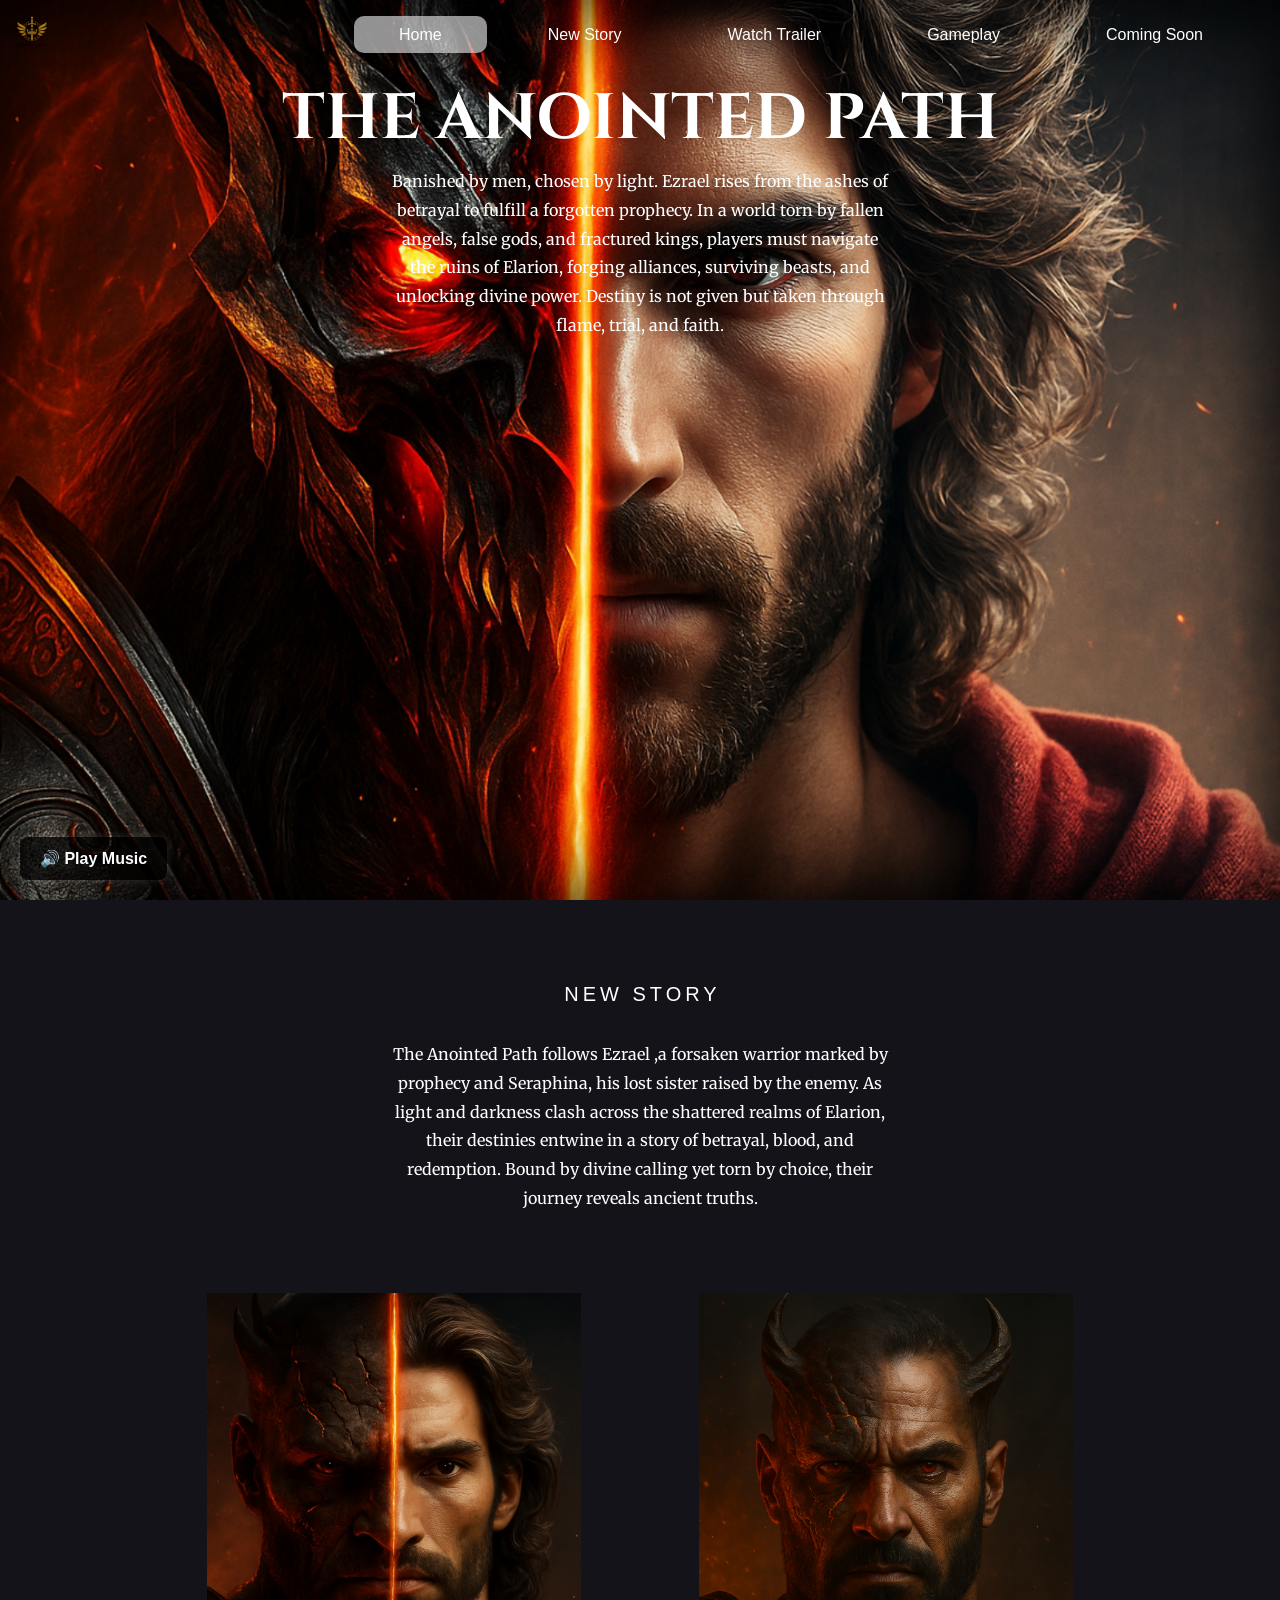
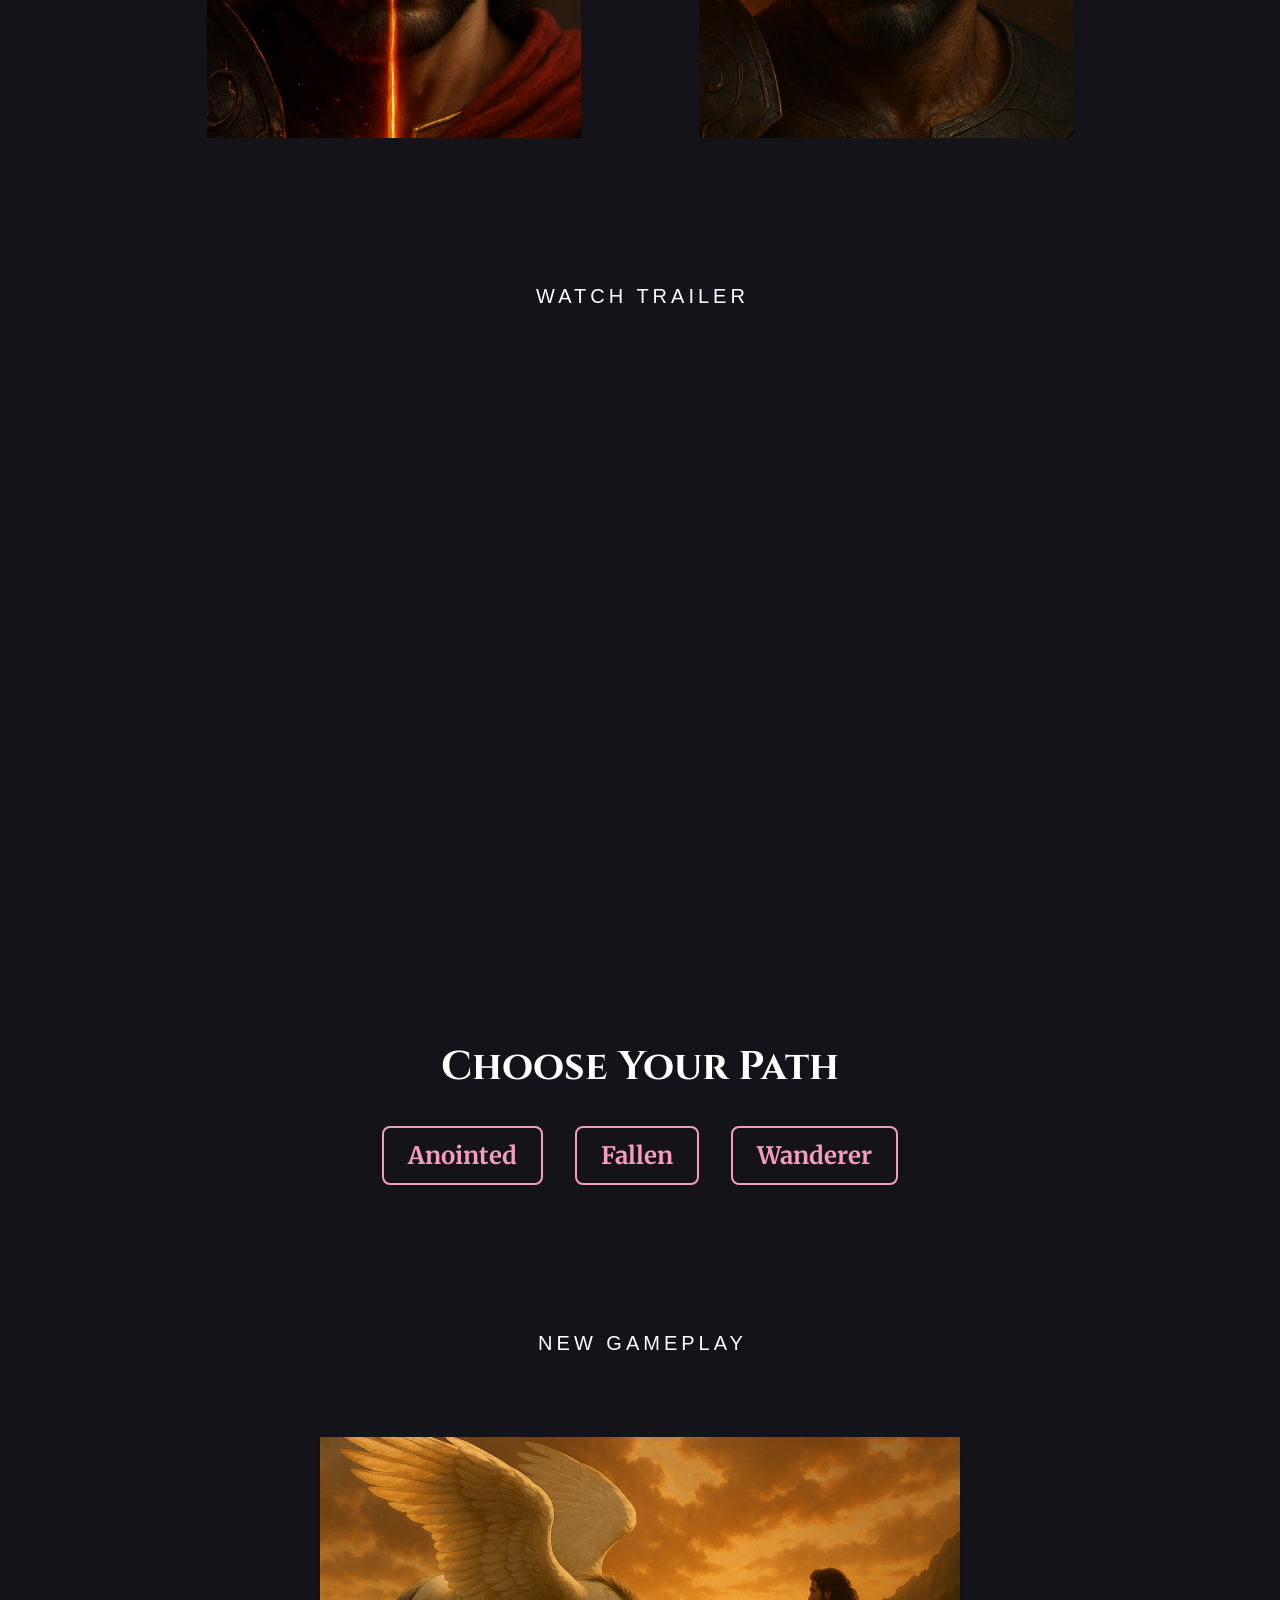
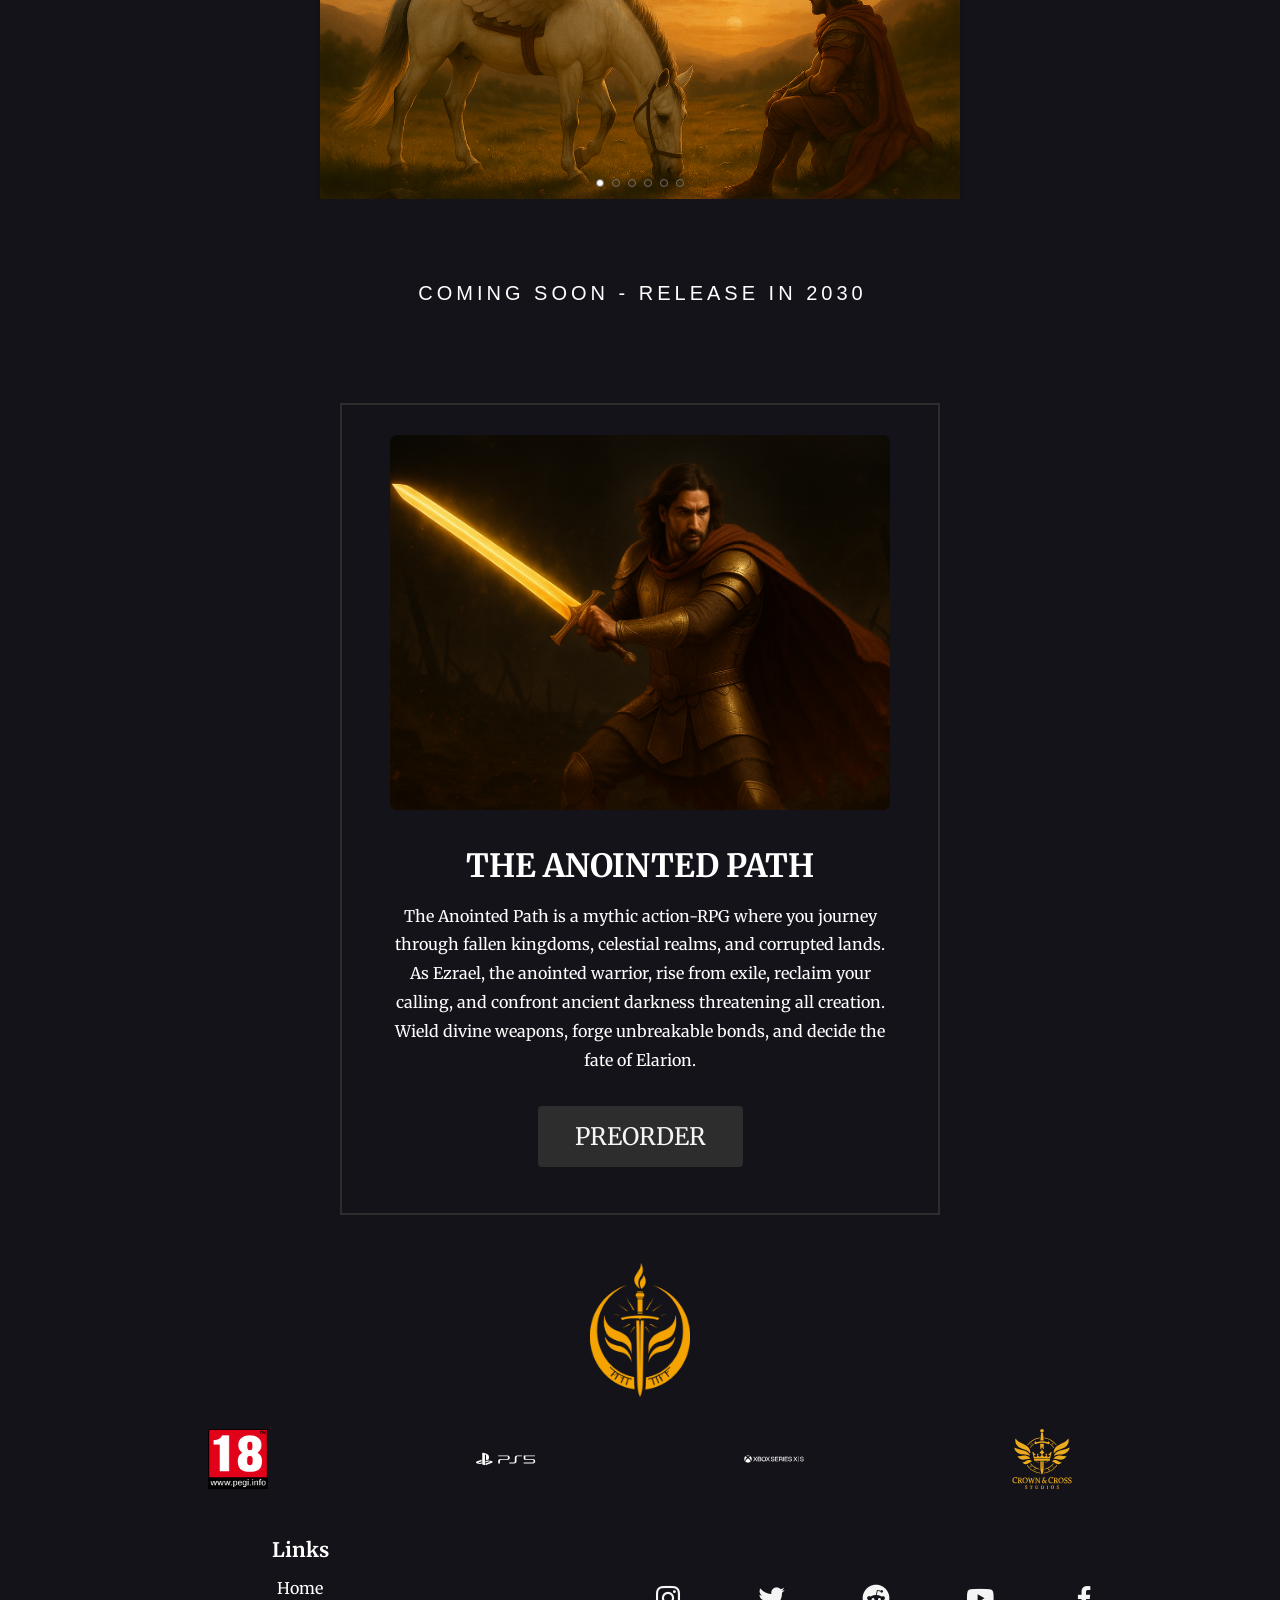
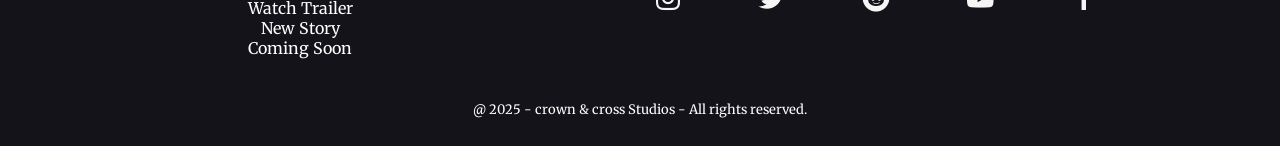
==== commit 3e126663: "Update index.html" ====
--- a/index.html
+++ b/index.html
@@ -64,7 +64,7 @@
           <span>THE ANOINTED PATH</span>
         </h1>
         <p data-aos="zoom-out" data-aos-duration="1500">
-          Banished by men, chosen by light — Ezrael rises from the ashes of betrayal to fulfill a forgotten prophecy.
+          Banished by men, chosen by light. Ezrael rises from the ashes of betrayal to fulfill a forgotten prophecy.
           In a world torn by fallen angels, false gods, and fractured kings, players must navigate the ruins of Elarion,
           forging alliances, surviving beasts, and unlocking divine power. Destiny is not given but taken through flame, trial, and faith.
         </p>
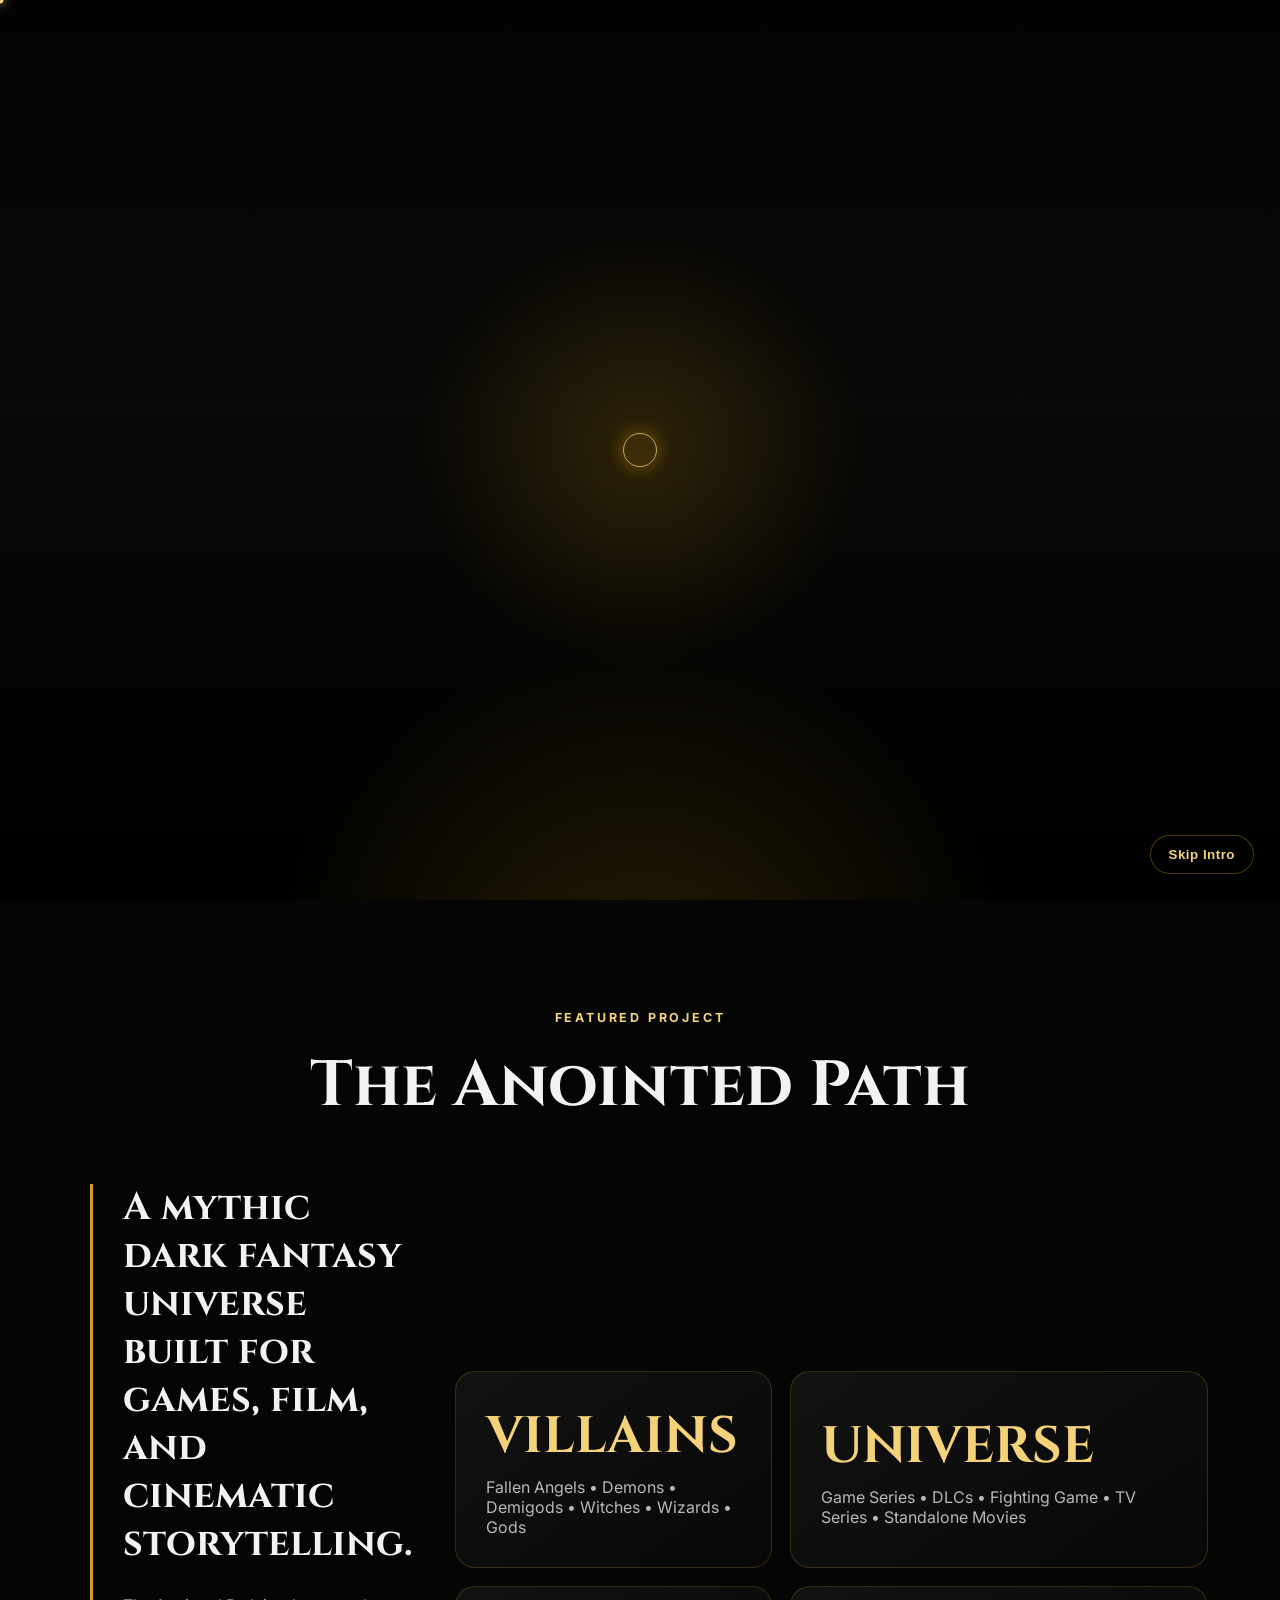
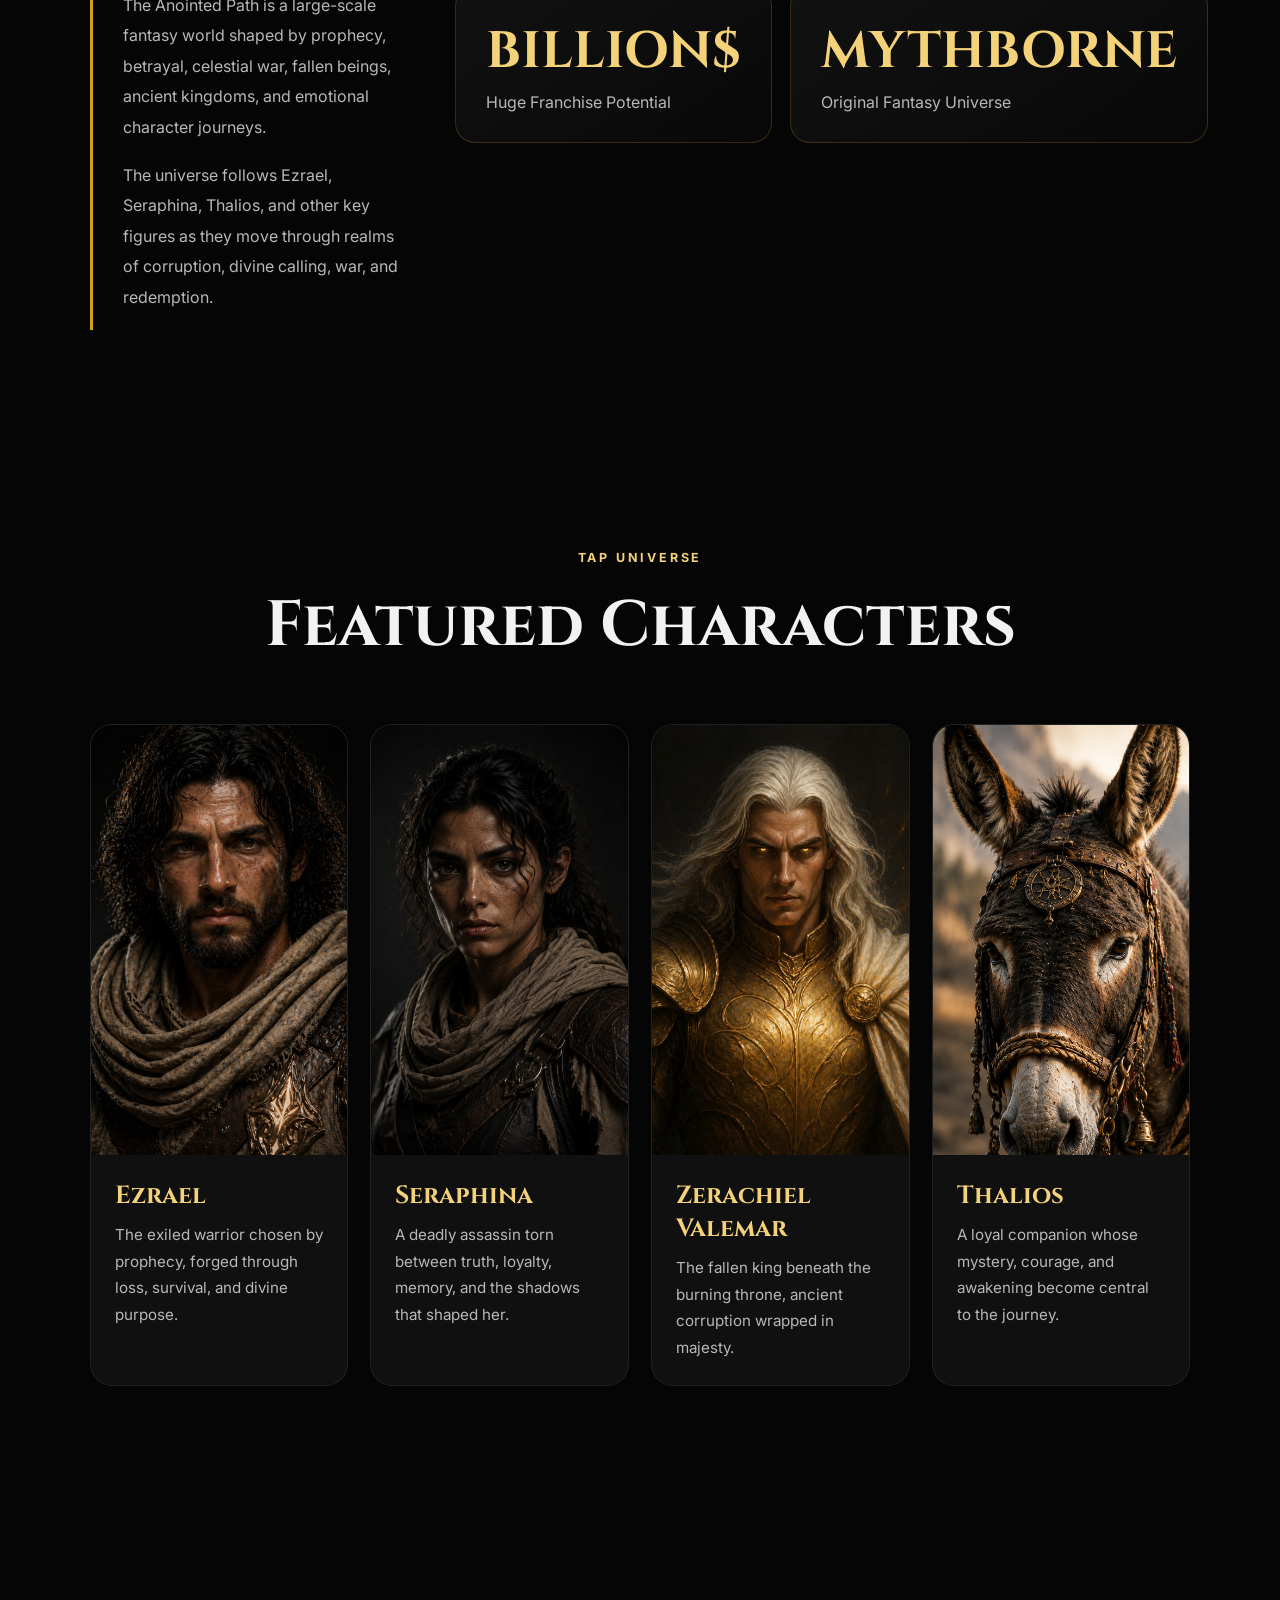
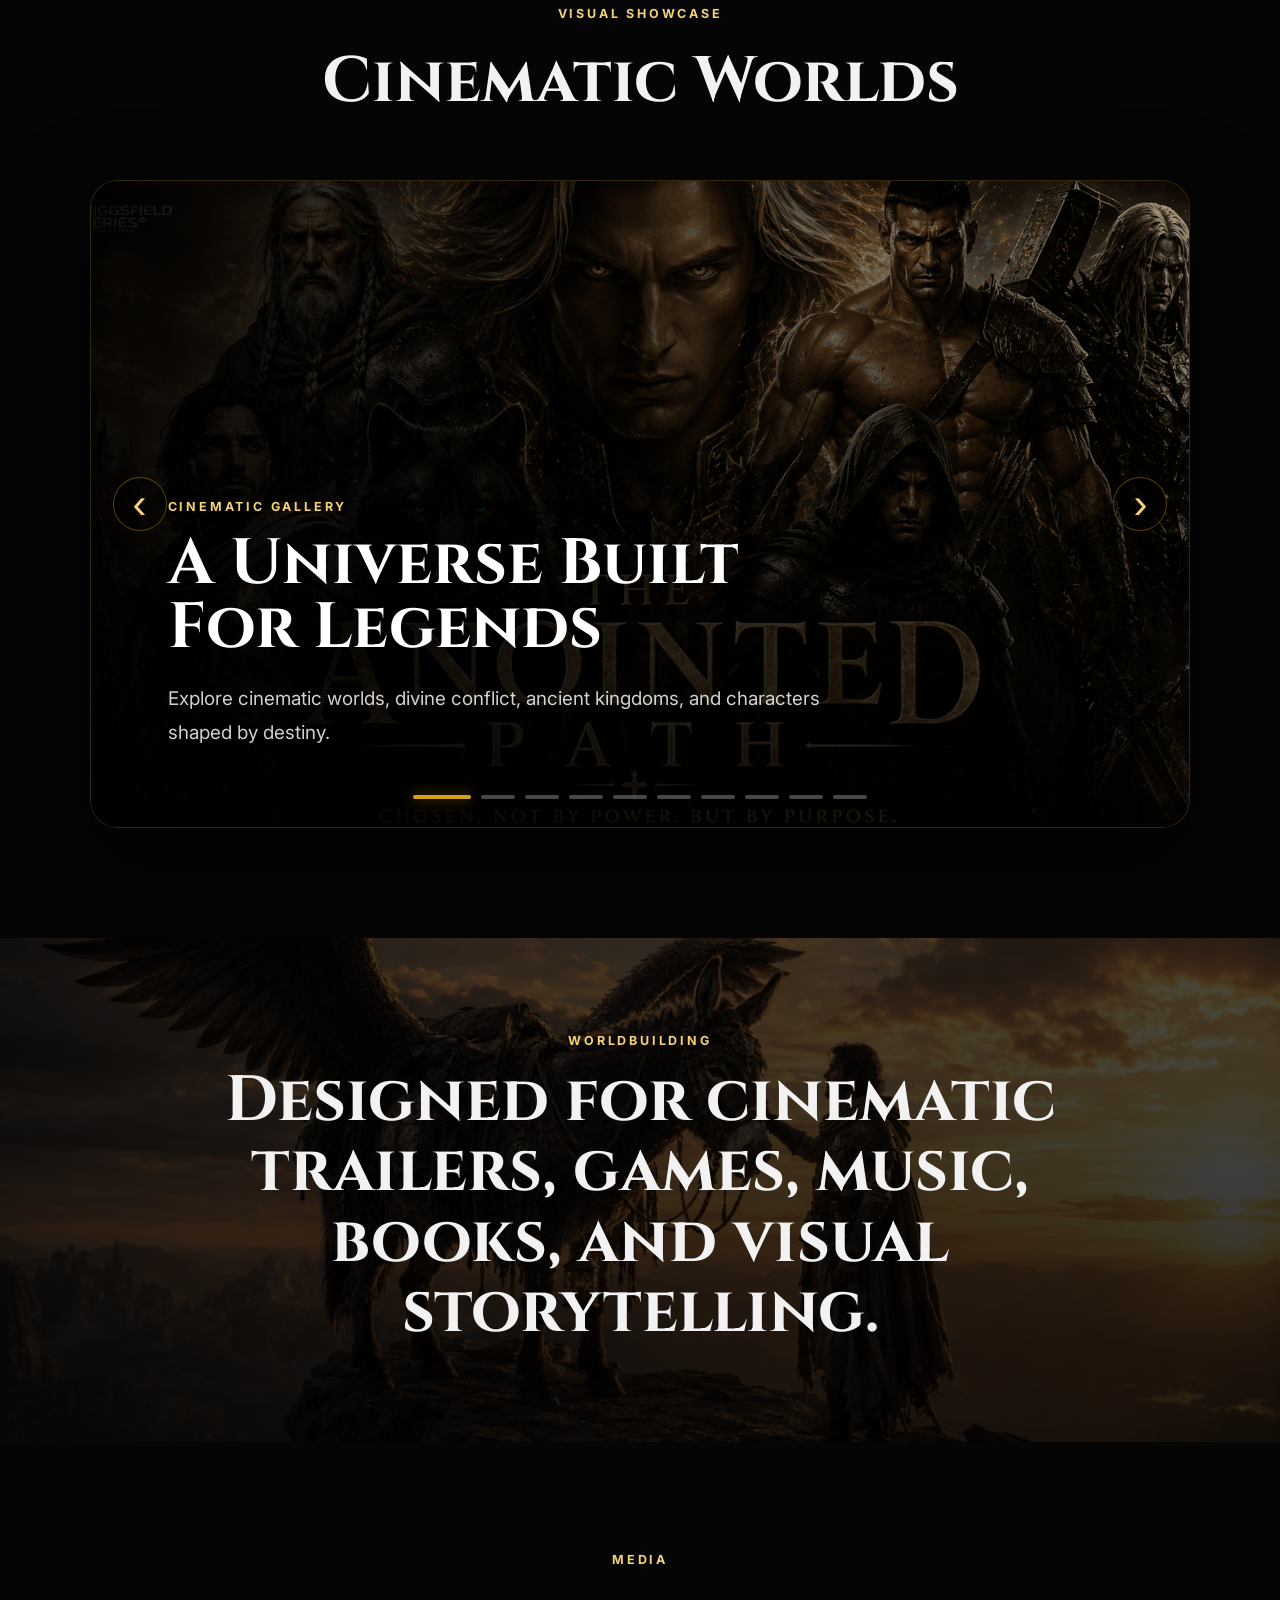
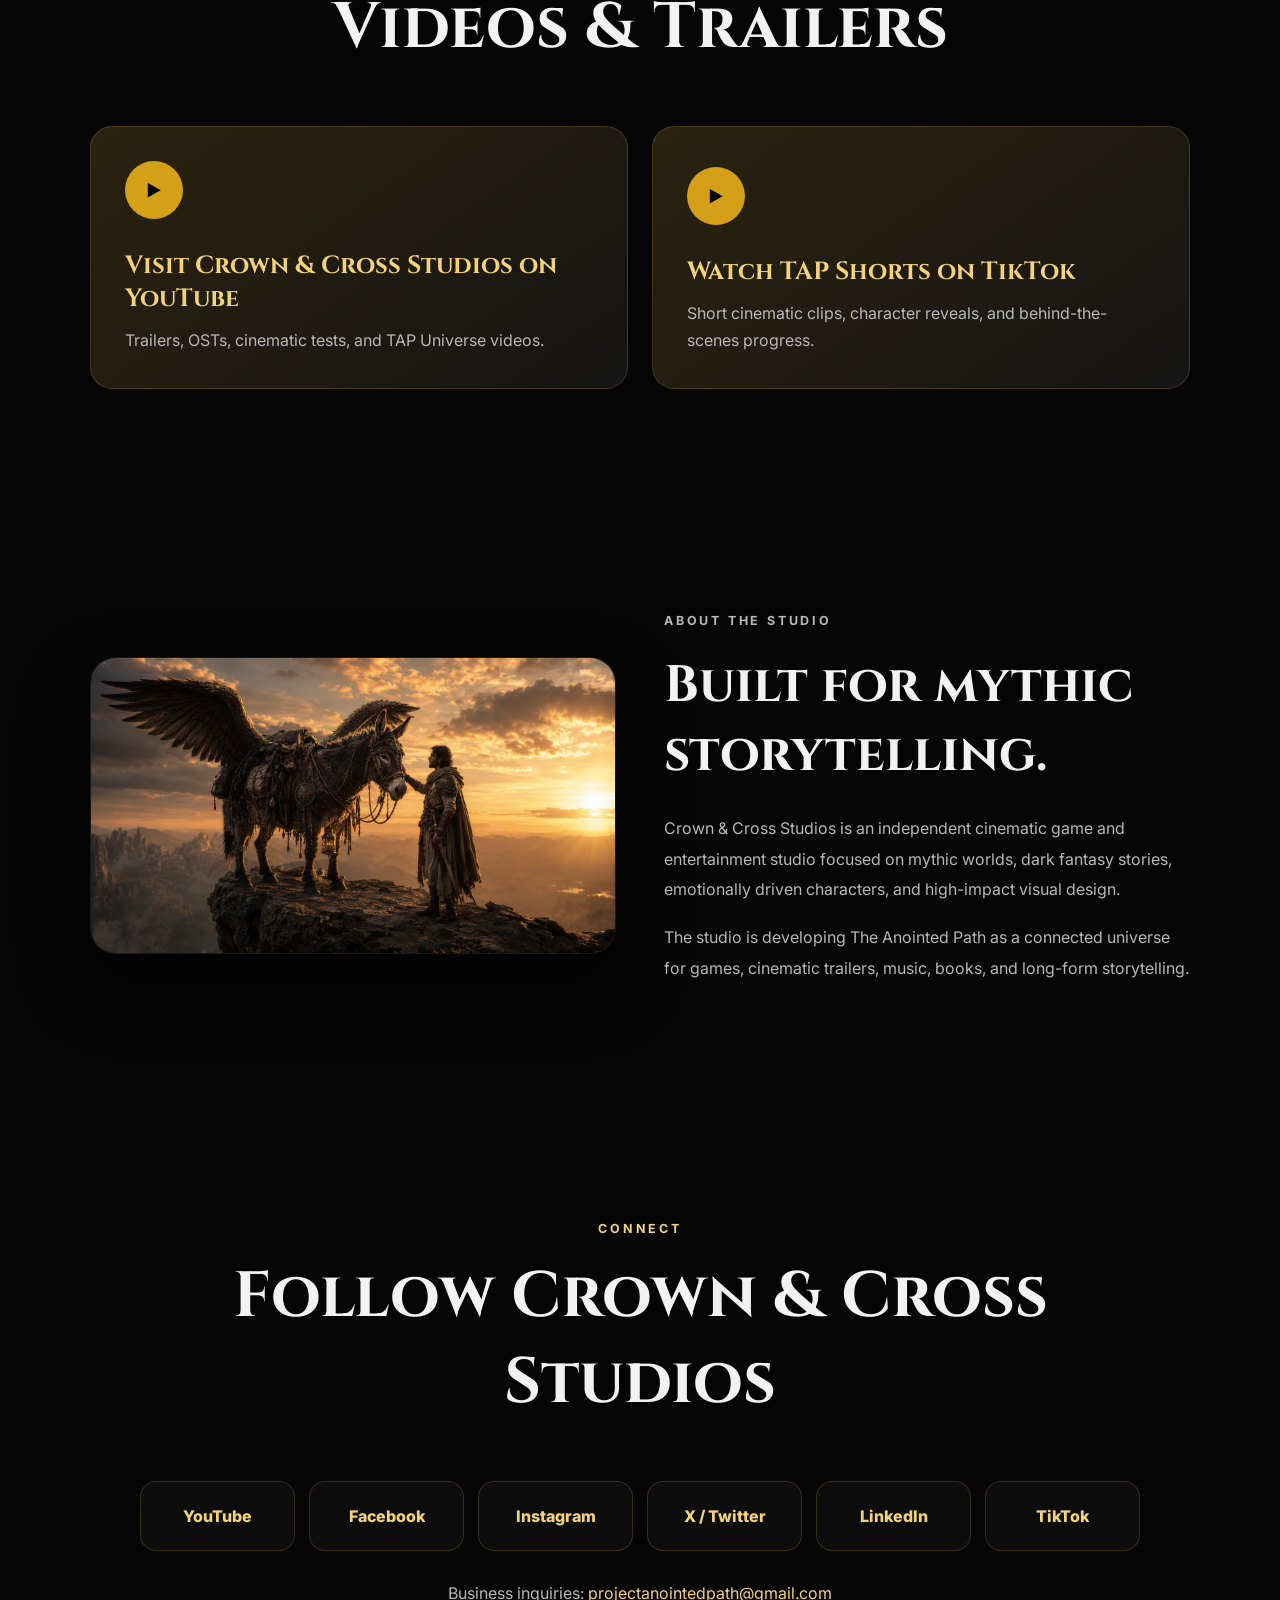
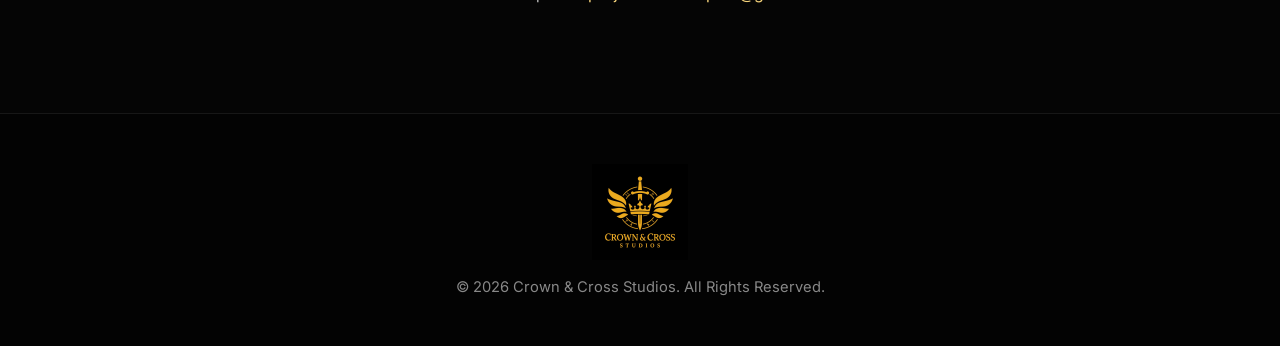
==== commit 5151436c: "Add files via upload" ====
--- a/index.html
+++ b/index.html
@@ -1,281 +1,415 @@
 <!DOCTYPE html>
 <html lang="en">
-  <head>
-    <meta charset="UTF-8" />
-    <meta name="viewport" content="width=device-width, initial-scale=1.0" />
-    <!-- boxicon -->
-    
-    <link rel="icon" type="image/x-icon" href="assets/images/favicon.ico" />
-
-    <link
-      href="https://unpkg.com/boxicons@2.1.4/css/boxicons.min.css"
-      rel="stylesheet"
-    />
-
-    <link href="https://unpkg.com/aos@2.3.1/dist/aos.css" rel="stylesheet" />
-
-    <link
-      rel="stylesheet"
-      href="https://cdn.jsdelivr.net/npm/swiper@11/swiper-bundle.min.css"
-    />
-
-    <link rel="stylesheet" href="style.css" />
-
-    <title>THE ANOINTED PATH</title>
-  </head>
-  <body>
-    <!-- ################## -->
-    <!-- Navigation -->
-    <!-- ################## -->
-
-    <header>
-  <a href="#" class="logo">
-    <img src="assets/images/logo-header.png" alt="The Anointed Path Logo" />
-  </a>
-
-  <!-- Hamburger Icon -->
-  <div id="burger-menu" class="bx bx-menu"></div>
-
-  <!-- Navigation Links -->
-  <ul class="navigation" id="nav-links">
-    <li><a href="#home">Home</a></li>
-    <li><a href="#news">New Story</a></li>
-    <li><a href="#WatchTrailer">Watch Trailer</a></li>
-    <li><a href="#Gameplay">Gameplay</a></li>
-    <li><a href="#ComingSoon">Coming Soon</a></li>
-  </ul>
-</header>
-
-<!-- Music Audio -->
-<audio id="bgm" src="audio/Hallowed-Light.mp3" loop></audio>
-
-<!-- Toggle Music Button -->
-<button id="playMusicBtn">
-  🔊 Play Music
-</button>
-
-    <!-- ################## -->
-    <!-- home-->
-    <!-- ################## -->
-
-    <section class="home" id="home">
-      <div class="home-content">
-        <h1 data-aos="zoom-out" data-aos-duration="500">
-          <span>THE ANOINTED PATH</span>
-        </h1>
-        <p data-aos="zoom-out" data-aos-duration="1500">
-          Banished by men, chosen by light. Ezrael rises from the ashes of betrayal to fulfill a forgotten prophecy.
-          In a world torn by fallen angels, false gods, and fractured kings, players must navigate the ruins of Elarion,
-          forging alliances, surviving beasts, and unlocking divine power. Destiny is not given but taken through flame, trial, and faith.
+<head>
+  <meta charset="UTF-8" />
+  <meta name="viewport" content="width=device-width, initial-scale=1.0" />
+
+  <title>Crown & Cross Studios</title>
+  <meta name="description" content="Crown & Cross Studios creates cinematic worlds through mythic storytelling, games, film, and visual design." />
+
+  <link rel="preconnect" href="https://fonts.googleapis.com">
+  <link rel="preconnect" href="https://fonts.gstatic.com" crossorigin>
+  <link href="https://fonts.googleapis.com/css2?family=Cinzel:wght@500;600;700&family=Inter:wght@300;400;500;600;700&display=swap" rel="stylesheet">
+
+  
+<link rel="preload" as="image" href="assets/hero-ezrael-thalios.png">
+<link rel="preload" as="image" href="assets/hero-atmosphere.png">
+<link rel="preload" as="image" href="assets/logo.png">
+
+  <link rel="stylesheet" href="css/style.css" />
+
+
+
+
+<style id="early-black-paint">
+  html, body {
+    background: #050505 !important;
+    color: #f2f2f2;
+    min-height: 100%;
+  }
+
+  body {
+    background-color: #050505 !important;
+  }
+</style>
+
+</head>
+
+<body>
+
+<!-- Custom Cursor -->
+<div class="custom-cursor" id="customCursor"></div>
+<div class="cursor-ring" id="cursorRing"></div>
+<div class="cursor-glow" id="cursorGlow"></div>
+
+
+<!-- Cinematic Embers -->
+<div class="embers-container" aria-hidden="true">
+  <div class="ember ember-1"></div>
+  <div class="ember ember-2"></div>
+  <div class="ember ember-3"></div>
+  <div class="ember ember-4"></div>
+  <div class="ember ember-5"></div>
+  <div class="ember ember-6"></div>
+  <div class="ember ember-7"></div>
+  <div class="ember ember-8"></div>
+  <div class="ember ember-9"></div>
+  <div class="ember ember-10"></div>
+  <div class="ember ember-11"></div>
+  <div class="ember ember-12"></div>
+</div>
+
+
+<!-- Crown & Cross Cinematic Intro -->
+<div class="studio-intro" id="studioIntro">
+  <div class="intro-clouds"></div>
+  <div class="intro-light"></div>
+  <div class="intro-ring"></div>
+
+  <div class="intro-logo-wrap">
+    <img src="assets/logo.png" alt="Crown & Cross Studios Logo" class="intro-logo">
+    <h1>Crown & Cross Studios</h1>
+    <p>Mythic Worlds. Cinematic Stories.</p>
+  </div>
+
+  <button class="skip-intro" id="skipIntro" type="button">Skip Intro</button>
+</div>
+
+<header class="site-header">
+    <a href="#home" class="brand">
+      <img src="assets/logo.png" alt="Crown & Cross Studios Logo" />
+      <span>Crown & Cross</span>
+    </a>
+
+    <button class="menu-toggle" id="menuToggle" aria-label="Open navigation menu">
+      <span></span>
+      <span></span>
+      <span></span>
+    </button>
+
+    <nav class="site-nav" id="siteNav">
+      <a href="#home">Home</a>
+      <a href="#project">The Anointed Path</a>
+      <a href="#characters">Characters</a>
+      <a href="#videos">Videos</a>
+      <a href="#about">About</a>
+      <a href="#contact">Contact</a>
+    </nav>
+  </header>
+
+  <main>
+
+    <section class="hero" id="home">
+      <div class="hero-bg"></div>
+      <div class="hero-overlay"></div>
+      <div class="grain"></div>
+
+      <div class="hero-content">
+        <p class="eyebrow">Independent Cinematic Game & Entertainment Studio</p>
+        <h1>Crown & Cross Studios</h1>
+        <p class="hero-copy">
+          Creating cinematic worlds through mythic storytelling, dark fantasy, games,
+          film, and visually driven universes.
         </p>
-      </div>
-    </section>
-
-    <!-- ################## -->
-    <!-- New Story-->
-    <!-- ################## -->
-
-    <section class="news" id="news">
+
+        <div class="hero-actions">
+          <a href="#project" class="btn btn-primary">Explore TAP Universe</a>
+          <a href="#videos" class="btn btn-secondary">Watch Videos</a>
+        </div>
+      </div>
+    </section>
+
+    <section class="intro-panel" id="project">
       <div class="section-heading">
-        <span>New Story</span>
-        <p class="news-para" data-aos="fade-right" data-aos-duration="2000">
-          The Anointed Path follows Ezrael ,a forsaken warrior marked by prophecy and Seraphina, his lost sister raised by the enemy.  
-          As light and darkness clash across the shattered realms of Elarion, their destinies entwine in a story of betrayal, blood, and redemption.  
-          Bound by divine calling yet torn by choice, their journey reveals ancient truths.
-        </p>
-        <div class="news-container">
-          <div class="box">
-            <div class="box-img">
-              <img
-                src="assets/images/newstory-01.webp"
-                alt=""
-                data-aos="fade-up"
-                data-aos-duration="1000"
-              />
-            </div>
+        <p class="eyebrow">Featured Project</p>
+        <h2>The Anointed Path</h2>
+      </div>
+
+      <div class="project-grid">
+        <div class="project-copy">
+          <h3>A mythic dark fantasy universe built for games, film, and cinematic storytelling.</h3>
+          <p>
+            The Anointed Path is a large-scale fantasy world shaped by prophecy,
+            betrayal, celestial war, fallen beings, ancient kingdoms, and emotional character journeys.
+          </p>
+          <p>
+            The universe follows Ezrael, Seraphina, Thalios, and other key figures as they move through
+            realms of corruption, divine calling, war, and redemption.
+          </p>
+        </div>
+
+        <div class="stat-grid">
+          <article>
+            <strong>VILLAINS</strong>
+            <span>Fallen Angels • Demons • Demigods • Witches • Wizards • Gods</span>
+          </article>
+          <article>
+            <strong>UNIVERSE</strong>
+            <span>Game Series • DLCs • Fighting Game • TV Series • Standalone Movies</span>
+          </article>
+          <article>
+            <strong>BILLION$</strong>
+            <span>Huge Franchise Potential</span>
+          </article>
+          <article>
+            <strong>MYTHBORNE</strong>
+            <span>Original Fantasy Universe</span>
+          </article>
+        </div>
+      </div>
+    </section>
+
+    <section class="characters-section" id="characters">
+      <div class="section-heading">
+        <p class="eyebrow">TAP Universe</p>
+        <h2>Featured Characters</h2>
+      </div>
+
+      <div class="character-grid">
+        <article class="character-card">
+          <img src="assets/ezrael.jpg" alt="Ezrael character art" />
+          <div>
+            <h3>Ezrael</h3>
+            <p>The exiled warrior chosen by prophecy, forged through loss, survival, and divine purpose.</p>
           </div>
-
-          <div class="box">
-            <div class="box-img">
-              <img
-                src="assets/images/newstory-02.jpg"
-                alt=""
-                data-aos="fade-down"
-                data-aos-duration="1000"
-              />
-            </div>
+        </article>
+
+        <article class="character-card">
+          <img src="assets/seraphina.png" alt="Seraphina character art" />
+          <div>
+            <h3>Seraphina</h3>
+            <p>A deadly assassin torn between truth, loyalty, memory, and the shadows that shaped her.</p>
           </div>
-        </div>
-      </div>
-    </section>
-
-    <!-- ################## -->
-    <!-- Trailer -->
-    <!-- ################## -->
-
-    <section class="trailer" id="WatchTrailer">
-      <div class="section-heading" data-aos="fade-right" data-aos-duration="2000">
-        <span>Watch Trailer</span>
-      </div>
-      <div class="videoContainer">
-        <div class="videoMP4">
-          <iframe
-            class="videoControl"
-            src="https://www.youtube.com/embed/7OnX9YsLV34?rel=0&modestbranding=1"
-            title="The Anointed Path Trailer"
-            frameborder="0"
-            allow="accelerometer; autoplay; clipboard-write; encrypted-media; gyroscope; picture-in-picture"
-            allowfullscreen
-          ></iframe>
-        </div>
-      </div>
-    </section>
-
-<!-- ################### -->
-<!-- Path Selector -->
-<!-- ################### -->
-
-<section class="path-selector" id="pathSelector">
-  <h2>Choose Your Path</h2>
-  <div class="paths">
-    <a href="javascript:void(0)" class="path" data-tooltip="Serve the light, bear the burden.">Anointed</a>
-    <a href="javascript:void(0)" class="path" data-tooltip="Embrace power. Burn the veil.">Fallen</a>
-    <a href="javascript:void(0)" class="path" data-tooltip="Make your own fate.">Wanderer</a>
+        </article>
+
+        <article class="character-card">
+          <img src="assets/zerachiel.png" alt="Zerachiel Valemar character art" />
+          <div>
+            <h3>Zerachiel Valemar</h3>
+            <p>The fallen king beneath the burning throne, ancient corruption wrapped in majesty.</p>
+          </div>
+        </article>
+
+        <article class="character-card">
+          <img src="assets/thalios.png" alt="Thalios character art" />
+          <div>
+            <h3>Thalios</h3>
+            <p>A loyal companion whose mystery, courage, and awakening become central to the journey.</p>
+          </div>
+        </article>
+      </div>
+    </section>
+
+<section class="slideshow-section" id="cinematic-gallery">
+  <div class="section-heading">
+    <p class="eyebrow">Visual Showcase</p>
+    <h2>Cinematic Worlds</h2>
+  </div>
+
+  <div class="cinematic-slider" id="cinematicSlider">
+    <div class="slides-wrap">
+      
+      <article class="cinematic-slide active">
+        <img src="assets/slideshow/poster 1.png" alt="A Universe Built For Legends">
+        <div class="slide-shade"></div>
+        <div class="slide-copy">
+          <p class="eyebrow">Cinematic Gallery</p>
+          <h3>A Universe Built For Legends</h3>
+          <p>Explore cinematic worlds, divine conflict, ancient kingdoms, and characters shaped by destiny.</p>
+        </div>
+      </article>
+
+      <article class="cinematic-slide">
+        <img src="assets/slideshow/poster 2.png" alt="Where Heaven And Darkness Collide">
+        <div class="slide-shade"></div>
+        <div class="slide-copy">
+          <p class="eyebrow">Cinematic Gallery</p>
+          <h3>Where Heaven And Darkness Collide</h3>
+          <p>A dark fantasy vision built for emotional storytelling, combat, mythology, and spectacle.</p>
+        </div>
+      </article>
+
+      <article class="cinematic-slide">
+        <img src="assets/slideshow/poster 3.png" alt="The Mythborne Saga Begins">
+        <div class="slide-shade"></div>
+        <div class="slide-copy">
+          <p class="eyebrow">Cinematic Gallery</p>
+          <h3>The Mythborne Saga Begins</h3>
+          <p>The Anointed Path expands beyond one game into a connected entertainment universe.</p>
+        </div>
+      </article>
+
+      <article class="cinematic-slide">
+        <img src="assets/slideshow/poster 7.png" alt="Kingdoms Rise. Darkness Answers.">
+        <div class="slide-shade"></div>
+        <div class="slide-copy">
+          <p class="eyebrow">Cinematic Gallery</p>
+          <h3>Kingdoms Rise. Darkness Answers.</h3>
+          <p>Every realm carries history, danger, prophecy, and visual identity.</p>
+        </div>
+      </article>
+
+      <article class="cinematic-slide">
+        <img src="assets/slideshow/poster 6.png" alt="Games. Film. Television. Music.">
+        <div class="slide-shade"></div>
+        <div class="slide-copy">
+          <p class="eyebrow">Cinematic Gallery</p>
+          <h3>Games. Film. Television. Music.</h3>
+          <p>Designed for game series, DLCs, fighting experiences, TV series, and standalone films.</p>
+        </div>
+      </article>
+
+      <article class="cinematic-slide">
+        <img src="assets/slideshow/poster 4.png" alt="A Franchise Forged In Fire">
+        <div class="slide-shade"></div>
+        <div class="slide-copy">
+          <p class="eyebrow">Cinematic Gallery</p>
+          <h3>A Franchise Forged In Fire</h3>
+          <p>A mythic IP with massive long-term storytelling potential.</p>
+        </div>
+      </article>
+
+      <article class="cinematic-slide">
+        <img src="assets/slideshow/poster.png" alt="Characters Built For Cinema">
+        <div class="slide-shade"></div>
+        <div class="slide-copy">
+          <p class="eyebrow">Cinematic Gallery</p>
+          <h3>Characters Built For Cinema</h3>
+          <p>Heroes, villains, beasts, angels, demons, and legends collide across Elarion.</p>
+        </div>
+      </article>
+
+      <article class="cinematic-slide">
+        <img src="assets/slideshow/poster 10.png" alt="The Anointed Universe Expands">
+        <div class="slide-shade"></div>
+        <div class="slide-copy">
+          <p class="eyebrow">Cinematic Gallery</p>
+          <h3>The Anointed Universe Expands</h3>
+          <p>A cinematic world where each image carries a story.</p>
+        </div>
+      </article>
+
+      <article class="cinematic-slide">
+        <img src="assets/slideshow/poster 11.png" alt="From Prophecy To War">
+        <div class="slide-shade"></div>
+        <div class="slide-copy">
+          <p class="eyebrow">Cinematic Gallery</p>
+          <h3>From Prophecy To War</h3>
+          <p>A journey of exile, survival, faith, betrayal, and redemption.</p>
+        </div>
+      </article>
+
+      <article class="cinematic-slide">
+        <img src="assets/slideshow/poster 12.png" alt="The Next Great Fantasy IP">
+        <div class="slide-shade"></div>
+        <div class="slide-copy">
+          <p class="eyebrow">Cinematic Gallery</p>
+          <h3>The Next Great Fantasy IP</h3>
+          <p>Crown & Cross Studios presents a universe built to grow.</p>
+        </div>
+      </article>
+
+    </div>
+
+    <button class="slider-control slider-prev" id="sliderPrev" type="button" aria-label="Previous slide">‹</button>
+    <button class="slider-control slider-next" id="sliderNext" type="button" aria-label="Next slide">›</button>
+
+    <div class="slide-dots" id="slideDots">
+      <button class="slide-dot active" data-slide="0" aria-label="Go to slide 1"></button><button class="slide-dot" data-slide="1" aria-label="Go to slide 2"></button><button class="slide-dot" data-slide="2" aria-label="Go to slide 3"></button><button class="slide-dot" data-slide="3" aria-label="Go to slide 4"></button><button class="slide-dot" data-slide="4" aria-label="Go to slide 5"></button><button class="slide-dot" data-slide="5" aria-label="Go to slide 6"></button><button class="slide-dot" data-slide="6" aria-label="Go to slide 7"></button><button class="slide-dot" data-slide="7" aria-label="Go to slide 8"></button><button class="slide-dot" data-slide="8" aria-label="Go to slide 9"></button><button class="slide-dot" data-slide="9" aria-label="Go to slide 10"></button>
+    </div>
   </div>
 </section>
 
-<script>
-  document.querySelectorAll('.path').forEach(button => {
-    button.addEventListener('click', function (e) {
-      e.preventDefault(); // Fully blocks default button or link behavior
-      const path = this.textContent;
-      console.log("You selected the", path, "path.");
-      // Optional: add animation, storage, or panel update here
-    });
-  });
-</script>
-
-    <!-- ################## -->
-    <!-- New Gameplay -->
-    <!-- ################## -->
-
-    <!-- Swiper -->
-    <section id="Gameplay" class="carousel swiper">
+<section class="cinematic-strip">
+      <div>
+        <p class="eyebrow">Worldbuilding</p>
+        <h2>Designed for cinematic trailers, games, music, books, and visual storytelling.</h2>
+      </div>
+    </section>
+
+    <section class="videos-section" id="videos">
       <div class="section-heading">
-        <div
-          class="gameplay-heading"
-          data-aos="fade-left"
-          data-aos-duration="2000"
-        >
-          <span>New Gameplay</span>
-        </div>
-      </div>
-      <div class="swiper-wrapper">
-        <div class="swiper-slide slider-container">
-          <img src="assets/images/slider-01.jpg" alt="" />
-        </div>
-        <div class="swiper-slide slider-container">
-          <img src="assets/images/slider-02.jpg" alt="" />
-        </div>
-        <div class="swiper-slide slider-container">
-          <img src="assets/images/slider-03.jpg" alt="" />
-        </div>
-        <div class="swiper-slide slider-container">
-          <img src="assets/images/slider-04.jpg" alt="" />
-        </div>
-        <div class="swiper-slide slider-container">
-          <img src="assets/images/slider-05.jpg" alt="" />
-        </div>
-        <div class="swiper-slide slider-container">
-          <img src="assets/images/slider-06.jpg" alt="" />
-        </div>
-      </div>
-      <div class="swiper-pagination"></div>
-    </section>
-
-    <!-- ################## -->
-    <!-- Coming Soon -->
-    <!-- ################## -->
-
-    <section class="ComingSoon" id="ComingSoon">
-      <div
-        class="section-heading"
-        data-aos="fade-right"
-        data-aos-duration="2000"
-      >
-        <span> Coming soon - Release in 2030 </span>
-      </div>
-
-      <div class="ComingSoon-container">
-        <div class="ComingSoon-img">
-          <img
-            src="assets/images/gta-cover.jpg"
-            alt="GTA VI Cover"
-            data-aos="zoom-in"
-            data-aos-duration="2000"
-          />
-        </div>
-        <div class="ComingSoon-content">
-          <h1>THE ANOINTED PATH</h1>
-          <p>
-            The Anointed Path is a mythic action-RPG where you journey through fallen kingdoms, celestial realms, and corrupted lands. 
-            As Ezrael, the anointed warrior, rise from exile, reclaim your calling, and confront ancient darkness threatening all creation. 
-            Wield divine weapons, forge unbreakable bonds, and decide the fate of Elarion.
-          </p>
-          <a class="btn">PREORDER</a>
-        </div>
-      </div>
-    </section>
-
-    <!-- ################## -->
-    <!-- Footer-->
-    <!-- ################## -->
-
-    <div class="footer-logo-container">
-      <img src="assets/images/logo-VI.png" class="logo-VI" />
-    </div>
-    <div class="logos-container">
-      <img src="assets/images/logo-pegi18.png" />
-      <img src="assets/images/logo-ps5.svg" />
-      <img src="assets/images/logo-xbox.svg" />
-      <img src="assets/images/logo-rockstar.svg" />
-    </div>
-
-    <footer>
-      <div class="footer-box">
-        <h6>Links</h6>
-        <a href="#home">Home</a>
-        <a href="#WatchTrailer">Watch Trailer</a>
-        <a href="#news">New Story</a>
-        <a href="#ComingSoon">Coming Soon</a>
-      </div>
-      <div class="footer-social">
-        <a href="https://www.instagram.com/crowncrossstudios" target="_blank" rel="noopener" title="Instagram">
-          <i class="bx bxl-instagram"></i>
+        <p class="eyebrow">Media</p>
+        <h2>Videos & Trailers</h2>
+      </div>
+
+      <div class="video-grid">
+        <a class="video-card" href="https://www.youtube.com/@CrownCrossStudios" target="_blank" rel="noopener">
+          <span class="play-icon">▶</span>
+          <h3>Visit Crown & Cross Studios on YouTube</h3>
+          <p>Trailers, OSTs, cinematic tests, and TAP Universe videos.</p>
         </a>
-        <a href="https://x.com/CnCStudios_" target="_blank" rel="noopener" title="X (Twitter)">
-          <i class="bx bxl-twitter"></i>
+
+        <a class="video-card" href="https://www.tiktok.com/@crowncrossstudios" target="_blank" rel="noopener">
+          <span class="play-icon">▶</span>
+          <h3>Watch TAP Shorts on TikTok</h3>
+          <p>Short cinematic clips, character reveals, and behind-the-scenes progress.</p>
         </a>
-        <a href="https://www.reddit.com/user/CrownCrossStudios/" target="_blank" rel="noopener" title="Reddit">
-          <i class="bx bxl-reddit"></i>
-        </a>
-        <a href="https://www.youtube.com/@crowncrossstudios" target="_blank" rel="noopener" title="YouTube">
-          <i class="bx bxl-youtube"></i>
-        </a>
-        <a href="https://www.facebook.com/CrownAndCrossStudios" target="_blank" rel="noopener" title="Facebook">
-          <i class="bx bxl-facebook"></i>
-        </a>
-      </div>
-    </footer>
-
-    <p class="copy">@ 2025 - crown & cross Studios - All rights reserved.</p>
-
-    <script src="https://unpkg.com/aos@2.3.1/dist/aos.js"></script>
-    <script>
-      AOS.init();
-    </script>
-    <script src="https://cdn.jsdelivr.net/npm/swiper@11/swiper-bundle.min.js"></script>
-
-    <script src="script.js"></script>
-  </body>
+      </div>
+    </section>
+
+    <section class="about-section" id="about">
+      <div class="about-image">
+        <img src="assets/hero-atmosphere.png" alt="Cinematic fantasy scene from The Anointed Path" />
+      </div>
+
+      <div class="about-copy">
+        <p class="eyebrow">About The Studio</p>
+        <h2>Built for mythic storytelling.</h2>
+        <p>
+          Crown & Cross Studios is an independent cinematic game and entertainment studio
+          focused on mythic worlds, dark fantasy stories, emotionally driven characters,
+          and high-impact visual design.
+        </p>
+        <p>
+          The studio is developing The Anointed Path as a connected universe for games,
+          cinematic trailers, music, books, and long-form storytelling.
+        </p>
+      </div>
+    </section>
+
+    <section class="contact-section" id="contact">
+      <div class="section-heading">
+        <p class="eyebrow">Connect</p>
+        <h2>Follow Crown & Cross Studios</h2>
+      </div>
+
+      <div class="social-grid">
+        <a href="https://www.youtube.com/@CrownCrossStudios" target="_blank" rel="noopener">YouTube</a>
+        <a href="https://www.facebook.com/CrownAndCrossStudios" target="_blank" rel="noopener">Facebook</a>
+        <a href="https://www.instagram.com/crowncrossstudios/" target="_blank" rel="noopener">Instagram</a>
+        <a href="https://x.com/CnCStudios_" target="_blank" rel="noopener">X / Twitter</a>
+        <a href="https://www.linkedin.com/company/107201463/" target="_blank" rel="noopener">LinkedIn</a>
+        <a href="https://www.tiktok.com/@crowncrossstudios" target="_blank" rel="noopener">TikTok</a>
+      </div>
+
+      <p class="email-line">
+        Business inquiries:
+        <a href="mailto:projectanointedpath@gmail.com">projectanointedpath@gmail.com</a>
+      </p>
+    </section>
+
+  </main>
+
+  <footer class="site-footer">
+    <img src="assets/logo.png" alt="Crown & Cross Studios Logo" />
+    <p>© 2026 Crown & Cross Studios. All Rights Reserved.</p>
+  </footer>
+
+
+<!-- Background Music -->
+<div class="music-player" id="musicPlayer">
+  <button id="musicToggle" class="music-toggle" type="button" aria-label="Play background music">
+    <span id="musicIcon">▶</span>
+  </button>
+  <span class="music-label" id="musicLabel">Play Music</span>
+</div>
+
+<audio id="bgMusic" preload="auto" loop>
+  <source src="assets/Gate of Elarion.mp3" type="audio/mpeg">
+</audio>
+
+<script src="js/script.js"></script>
+
+</body>
 </html>
--- a/css/style.css
+++ b/css/style.css
@@ -0,0 +1,1305 @@
+* {
+  margin: 0;
+  padding: 0;
+  box-sizing: border-box;
+}
+
+:root {
+  --black: #050505;
+  --black-soft: #0d0d0d;
+  --gold: #d4a017;
+  --gold-light: #f4d27a;
+  --white: #f2f2f2;
+  --muted: #b8b8b8;
+  --line: rgba(212, 160, 23, 0.22);
+}
+
+html {
+  scroll-behavior: smooth;
+}
+
+body {
+  background: var(--black);
+  color: var(--white);
+  font-family: "Inter", sans-serif;
+  overflow-x: hidden;
+}
+
+img {
+  max-width: 100%;
+  display: block;
+}
+
+a {
+  color: inherit;
+}
+
+.site-loader {
+  position: fixed;
+  inset: 0;
+  z-index: 9999;
+  background: #030303;
+  display: grid;
+  place-items: center;
+  gap: 18px;
+  transition: opacity 0.8s ease, visibility 0.8s ease;
+}
+
+.site-loader img {
+  width: 120px;
+  filter: drop-shadow(0 0 20px rgba(212, 160, 23, 0.45));
+}
+
+.site-loader span {
+  color: var(--gold);
+  font-family: "Cinzel", serif;
+  letter-spacing: 4px;
+  font-size: 0.9rem;
+}
+
+.site-loader.hide {
+  opacity: 0;
+  visibility: hidden;
+}
+
+.site-header {
+  position: fixed;
+  top: 0;
+  left: 0;
+  width: 100%;
+  z-index: 50;
+  padding: 22px 7%;
+  display: flex;
+  align-items: center;
+  justify-content: space-between;
+  background: linear-gradient(to bottom, rgba(0,0,0,0.86), rgba(0,0,0,0));
+}
+
+.brand {
+  display: flex;
+  align-items: center;
+  gap: 14px;
+  text-decoration: none;
+}
+
+.brand img {
+  width: 58px;
+  height: 58px;
+  object-fit: contain;
+}
+
+.brand span {
+  font-family: "Cinzel", serif;
+  color: var(--gold);
+  font-weight: 700;
+  letter-spacing: 1.8px;
+  text-transform: uppercase;
+}
+
+.site-nav {
+  display: flex;
+  gap: 28px;
+  align-items: center;
+}
+
+.site-nav a {
+  text-decoration: none;
+  color: rgba(255,255,255,0.86);
+  font-weight: 600;
+  font-size: 0.92rem;
+  transition: 0.25s ease;
+}
+
+.site-nav a:hover {
+  color: var(--gold-light);
+}
+
+.menu-toggle {
+  display: none;
+  background: transparent;
+  border: 1px solid var(--line);
+  width: 46px;
+  height: 42px;
+  border-radius: 8px;
+  padding: 9px;
+  cursor: pointer;
+}
+
+.menu-toggle span {
+  display: block;
+  height: 2px;
+  background: var(--gold);
+  margin: 5px 0;
+}
+
+.hero {
+  position: relative;
+  min-height: 100vh;
+  display: flex;
+  align-items: center;
+  padding: 150px 7% 90px;
+  overflow: hidden;
+}
+
+.hero-bg {
+  position: absolute;
+  inset: 0;
+  background-image: url("../assets/hero-ezrael-thalios.png");
+  background-size: cover;
+  background-position: center right;
+  transform: scale(1.02);
+}
+
+.hero-overlay {
+  position: absolute;
+  inset: 0;
+  background:
+    radial-gradient(circle at 75% 45%, rgba(212,160,23,0.12), transparent 26%),
+    linear-gradient(to right, rgba(0,0,0,0.95) 0%, rgba(0,0,0,0.78) 38%, rgba(0,0,0,0.35) 100%),
+    linear-gradient(to top, rgba(0,0,0,0.96), rgba(0,0,0,0.1));
+}
+
+.grain {
+  pointer-events: none;
+  position: absolute;
+  inset: 0;
+  opacity: 0.12;
+  background-image:
+    linear-gradient(rgba(255,255,255,0.05) 1px, transparent 1px),
+    linear-gradient(90deg, rgba(255,255,255,0.035) 1px, transparent 1px);
+  background-size: 4px 4px;
+  mix-blend-mode: overlay;
+}
+
+.hero-content {
+  position: relative;
+  z-index: 2;
+  max-width: 760px;
+}
+
+.eyebrow {
+  color: var(--gold-light);
+  text-transform: uppercase;
+  letter-spacing: 2.8px;
+  font-weight: 700;
+  font-size: 0.78rem;
+  margin-bottom: 18px;
+}
+
+h1, h2, h3 {
+  font-family: "Cinzel", serif;
+}
+
+.hero h1 {
+  font-size: clamp(3rem, 7vw, 6.7rem);
+  line-height: 0.95;
+  letter-spacing: -1px;
+  margin-bottom: 28px;
+  text-shadow: 0 0 28px rgba(0,0,0,0.7);
+}
+
+.hero-copy {
+  color: rgba(255,255,255,0.84);
+  font-size: clamp(1rem, 2vw, 1.22rem);
+  line-height: 1.85;
+  max-width: 620px;
+  margin-bottom: 38px;
+}
+
+.hero-actions {
+  display: flex;
+  gap: 18px;
+  flex-wrap: wrap;
+}
+
+.btn {
+  display: inline-flex;
+  align-items: center;
+  justify-content: center;
+  min-height: 52px;
+  padding: 0 28px;
+  border-radius: 999px;
+  text-decoration: none;
+  font-weight: 800;
+  transition: 0.25s ease;
+}
+
+.btn-primary {
+  background: var(--gold);
+  color: #050505;
+}
+
+.btn-secondary {
+  border: 1px solid var(--gold);
+  color: var(--gold-light);
+}
+
+.btn:hover {
+  transform: translateY(-3px);
+  box-shadow: 0 14px 40px rgba(212,160,23,0.18);
+}
+
+section {
+  position: relative;
+}
+
+.intro-panel,
+.characters-section,
+.videos-section,
+.contact-section {
+  padding: 110px 7%;
+}
+
+.section-heading {
+  max-width: 840px;
+  margin: 0 auto 55px;
+  text-align: center;
+}
+
+.section-heading h2 {
+  font-size: clamp(2.2rem, 5vw, 4.4rem);
+  color: var(--white);
+}
+
+.project-grid {
+  display: grid;
+  grid-template-columns: 1.1fr 1fr;
+  gap: 42px;
+  align-items: center;
+}
+
+.project-copy {
+  border-left: 3px solid var(--gold);
+  padding-left: 30px;
+}
+
+.project-copy h3 {
+  font-size: clamp(1.6rem, 3vw, 2.6rem);
+  line-height: 1.25;
+  margin-bottom: 22px;
+}
+
+.project-copy p,
+.about-copy p {
+  color: var(--muted);
+  line-height: 1.9;
+  margin-bottom: 18px;
+}
+
+.stat-grid {
+  display: grid;
+  grid-template-columns: repeat(2, 1fr);
+  gap: 18px;
+}
+
+.stat-grid article {
+  min-height: 150px;
+  border: 1px solid var(--line);
+  background: linear-gradient(145deg, rgba(255,255,255,0.055), rgba(255,255,255,0.015));
+  border-radius: 20px;
+  padding: 30px;
+  display: grid;
+  align-content: center;
+}
+
+.stat-grid strong {
+  font-family: "Cinzel", serif;
+  color: var(--gold-light);
+  font-size: clamp(2rem, 4vw, 3.4rem);
+}
+
+.stat-grid span {
+  color: var(--muted);
+  margin-top: 6px;
+}
+
+.characters-section {
+  background: #080808;
+}
+
+.character-grid {
+  display: grid;
+  grid-template-columns: repeat(4, 1fr);
+  gap: 22px;
+}
+
+.character-card {
+  background: #101010;
+  border: 1px solid rgba(255,255,255,0.07);
+  border-radius: 22px;
+  overflow: hidden;
+  transition: 0.3s ease;
+}
+
+.character-card:hover {
+  transform: translateY(-8px);
+  border-color: var(--gold);
+}
+
+.character-card img {
+  width: 100%;
+  height: 430px;
+  object-fit: cover;
+  object-position: center top;
+}
+
+.character-card div {
+  padding: 24px;
+}
+
+.character-card h3 {
+  color: var(--gold-light);
+  font-size: 1.55rem;
+  margin-bottom: 10px;
+}
+
+.character-card p {
+  color: var(--muted);
+  line-height: 1.75;
+  font-size: 0.95rem;
+}
+
+.cinematic-strip {
+  min-height: 56vh;
+  background:
+    linear-gradient(rgba(0,0,0,0.70), rgba(0,0,0,0.82)),
+    url("../assets/hero-atmosphere.png");
+  background-size: cover;
+  background-position: center;
+  display: grid;
+  place-items: center;
+  text-align: center;
+  padding: 80px 7%;
+}
+
+.cinematic-strip h2 {
+  max-width: 1000px;
+  font-size: clamp(2rem, 5vw, 4.5rem);
+  line-height: 1.1;
+}
+
+.video-grid {
+  display: grid;
+  grid-template-columns: repeat(2, 1fr);
+  gap: 24px;
+}
+
+.video-card {
+  position: relative;
+  min-height: 260px;
+  padding: 34px;
+  border: 1px solid var(--line);
+  border-radius: 22px;
+  background:
+    linear-gradient(145deg, rgba(212,160,23,0.15), rgba(255,255,255,0.03)),
+    #0d0d0d;
+  text-decoration: none;
+  display: flex;
+  flex-direction: column;
+  justify-content: end;
+  overflow: hidden;
+  transition: 0.3s ease;
+}
+
+.video-card:hover {
+  transform: translateY(-7px);
+  border-color: var(--gold-light);
+}
+
+.play-icon {
+  width: 58px;
+  height: 58px;
+  border-radius: 50%;
+  display: grid;
+  place-items: center;
+  background: var(--gold);
+  color: #050505;
+  font-weight: 900;
+  margin-bottom: 30px;
+}
+
+.video-card h3 {
+  color: var(--gold-light);
+  margin-bottom: 12px;
+  font-size: 1.55rem;
+}
+
+.video-card p {
+  color: var(--muted);
+  line-height: 1.7;
+}
+
+.about-section {
+  padding: 110px 7%;
+  display: grid;
+  grid-template-columns: 1fr 1fr;
+  gap: 48px;
+  align-items: center;
+  background: #080808;
+}
+
+.about-image img {
+  border-radius: 26px;
+  border: 1px solid rgba(255,255,255,0.08);
+  box-shadow: 0 30px 70px rgba(0,0,0,0.45);
+}
+
+.about-copy h2 {
+  font-size: clamp(2.1rem, 4vw, 4rem);
+  margin-bottom: 24px;
+}
+
+.social-grid {
+  max-width: 1000px;
+  margin: 0 auto;
+  display: grid;
+  grid-template-columns: repeat(6, 1fr);
+  gap: 14px;
+}
+
+.social-grid a {
+  min-height: 70px;
+  display: grid;
+  place-items: center;
+  text-align: center;
+  border: 1px solid var(--line);
+  border-radius: 16px;
+  text-decoration: none;
+  color: var(--gold-light);
+  background: rgba(255,255,255,0.035);
+  font-weight: 800;
+  transition: 0.25s ease;
+}
+
+.social-grid a:hover {
+  background: var(--gold);
+  color: #050505;
+  transform: translateY(-4px);
+}
+
+.email-line {
+  text-align: center;
+  color: var(--muted);
+  margin-top: 32px;
+}
+
+.email-line a {
+  color: var(--gold-light);
+  text-decoration: none;
+}
+
+.site-footer {
+  padding: 50px 7%;
+  border-top: 1px solid rgba(255,255,255,0.08);
+  text-align: center;
+  background: #030303;
+}
+
+.site-footer img {
+  width: 96px;
+  margin: 0 auto 18px;
+}
+
+.site-footer p {
+  color: #888;
+  font-size: 0.92rem;
+}
+
+@media (max-width: 1100px) {
+  .character-grid {
+    grid-template-columns: repeat(2, 1fr);
+  }
+
+  .social-grid {
+    grid-template-columns: repeat(3, 1fr);
+  }
+}
+
+@media (max-width: 820px) {
+  .site-header {
+    padding: 18px 5%;
+  }
+
+  .brand span {
+    font-size: 0.85rem;
+  }
+
+  .menu-toggle {
+    display: block;
+  }
+
+  .site-nav {
+    position: absolute;
+    top: 78px;
+    right: 5%;
+    width: min(320px, 90vw);
+    background: rgba(5,5,5,0.96);
+    border: 1px solid var(--line);
+    border-radius: 18px;
+    padding: 18px;
+    display: none;
+    flex-direction: column;
+    align-items: stretch;
+  }
+
+  .site-nav.open {
+    display: flex;
+  }
+
+  .site-nav a {
+    padding: 12px 10px;
+  }
+
+  .hero {
+    padding-inline: 5%;
+  }
+
+  .hero-bg {
+    background-position: center;
+  }
+
+  .project-grid,
+  .about-section,
+  .video-grid {
+    grid-template-columns: 1fr;
+  }
+
+  .intro-panel,
+  .characters-section,
+  .videos-section,
+  .contact-section,
+  .about-section {
+    padding: 82px 5%;
+  }
+}
+
+@media (max-width: 580px) {
+  .character-grid,
+  .stat-grid,
+  .social-grid {
+    grid-template-columns: 1fr;
+  }
+
+  .character-card img {
+    height: 390px;
+  }
+
+  .hero-actions {
+    flex-direction: column;
+    align-items: stretch;
+  }
+}
+
+
+
+
+
+/* Floating Music Player */
+.music-player {
+  position: fixed;
+  right: 24px;
+  bottom: 24px;
+  z-index: 99999;
+  display: flex;
+  align-items: center;
+  gap: 10px;
+  padding: 9px 12px;
+  border: 1px solid rgba(212, 160, 23, 0.45);
+  border-radius: 999px;
+  background: rgba(5, 5, 5, 0.8);
+  backdrop-filter: blur(12px);
+  box-shadow: 0 0 30px rgba(0,0,0,0.45);
+}
+
+.music-toggle {
+  width: 52px;
+  height: 52px;
+  border-radius: 50%;
+  border: none;
+  cursor: pointer;
+  background: #d4a017;
+  color: #050505;
+  font-size: 18px;
+  font-weight: 900;
+  display: grid;
+  place-items: center;
+  transition: transform 0.25s ease, box-shadow 0.25s ease;
+}
+
+.music-toggle:hover {
+  transform: scale(1.07);
+  box-shadow: 0 0 18px rgba(212, 160, 23, 0.65);
+}
+
+.music-label {
+  color: #f4d27a;
+  font-size: 0.82rem;
+  font-weight: 700;
+  letter-spacing: 0.4px;
+  padding-right: 4px;
+}
+
+.music-player.is-playing .music-toggle {
+  animation: musicPulse 1.4s infinite ease-in-out;
+}
+
+@keyframes musicPulse {
+  0%, 100% { box-shadow: 0 0 0 rgba(212,160,23,0.0); }
+  50% { box-shadow: 0 0 22px rgba(212,160,23,0.75); }
+}
+
+@media (max-width: 580px) {
+  .music-player {
+    right: 14px;
+    bottom: 14px;
+  }
+
+  .music-label {
+    display: none;
+  }
+}
+
+
+/* Crown & Cross Cinematic Intro */
+.studio-intro {
+  position: fixed;
+  inset: 0;
+  z-index: 100000;
+  background:
+    radial-gradient(circle at center, rgba(212,160,23,0.18), transparent 28%),
+    radial-gradient(circle at 50% 115%, rgba(212,160,23,0.2), transparent 32%),
+    linear-gradient(180deg, #030303 0%, #090806 45%, #000 100%);
+  overflow: hidden;
+  display: grid;
+  place-items: center;
+  transition: opacity 1.2s ease, visibility 1.2s ease;
+}
+
+.studio-intro.hide {
+  opacity: 0;
+  visibility: hidden;
+  pointer-events: none;
+}
+
+.intro-clouds {
+  position: absolute;
+  inset: -20%;
+  background:
+    radial-gradient(circle at 18% 45%, rgba(255,255,255,0.07), transparent 18%),
+    radial-gradient(circle at 70% 30%, rgba(255,255,255,0.05), transparent 20%),
+    radial-gradient(circle at 60% 75%, rgba(212,160,23,0.08), transparent 22%),
+    radial-gradient(circle at 35% 70%, rgba(255,255,255,0.045), transparent 25%);
+  filter: blur(28px);
+  opacity: 0;
+  animation: cloudReveal 5.8s ease forwards;
+}
+
+.intro-light {
+  position: absolute;
+  width: 72vw;
+  height: 72vw;
+  max-width: 850px;
+  max-height: 850px;
+  border-radius: 50%;
+  background:
+    radial-gradient(circle, rgba(244,210,122,0.46) 0%, rgba(212,160,23,0.20) 20%, rgba(212,160,23,0.04) 48%, transparent 72%);
+  filter: blur(10px);
+  opacity: 0;
+  transform: scale(0.3);
+  animation: lightBloom 5.8s ease forwards;
+}
+
+.intro-ring {
+  position: absolute;
+  width: 360px;
+  height: 360px;
+  border-radius: 50%;
+  border: 1px solid rgba(244,210,122,0.34);
+  box-shadow:
+    0 0 40px rgba(212,160,23,0.22),
+    inset 0 0 45px rgba(212,160,23,0.18);
+  opacity: 0;
+  transform: scale(0.6) rotate(0deg);
+  animation: ringReveal 5.8s cubic-bezier(.2,.7,.2,1) forwards;
+}
+
+.intro-logo-wrap {
+  position: relative;
+  z-index: 3;
+  display: grid;
+  place-items: center;
+  text-align: center;
+  transform: scale(0.72);
+  opacity: 0;
+  animation: logoReveal 5.8s cubic-bezier(.2,.7,.2,1) forwards;
+}
+
+.intro-logo {
+  width: min(250px, 52vw);
+  filter:
+    drop-shadow(0 0 18px rgba(212,160,23,0.68))
+    drop-shadow(0 18px 45px rgba(0,0,0,0.95));
+}
+
+.intro-logo-wrap h1 {
+  margin-top: 20px;
+  font-family: "Cinzel", serif;
+  font-size: clamp(1.8rem, 5vw, 4rem);
+  color: #f4d27a;
+  letter-spacing: 4px;
+  text-transform: uppercase;
+  text-shadow: 0 0 26px rgba(212,160,23,0.48);
+}
+
+.intro-logo-wrap p {
+  margin-top: 12px;
+  color: rgba(255,255,255,0.78);
+  letter-spacing: 3px;
+  text-transform: uppercase;
+  font-size: clamp(0.7rem, 2vw, 0.95rem);
+}
+
+.skip-intro {
+  position: absolute;
+  right: 26px;
+  bottom: 26px;
+  z-index: 4;
+  border: 1px solid rgba(212,160,23,0.35);
+  background: rgba(0,0,0,0.45);
+  color: #f4d27a;
+  padding: 11px 18px;
+  border-radius: 999px;
+  cursor: pointer;
+  font-weight: 700;
+  letter-spacing: .5px;
+}
+
+.skip-intro:hover {
+  background: #d4a017;
+  color: #050505;
+}
+
+@keyframes cloudReveal {
+  0% { opacity: 0; transform: scale(1.1) translateX(-4%); }
+  18% { opacity: 0.8; }
+  78% { opacity: 0.95; transform: scale(1.02) translateX(4%); }
+  100% { opacity: 0; transform: scale(1.04) translateX(7%); }
+}
+
+@keyframes lightBloom {
+  0% { opacity: 0; transform: scale(0.2); }
+  20% { opacity: 0.15; transform: scale(0.45); }
+  50% { opacity: 0.8; transform: scale(0.88); }
+  78% { opacity: 0.65; transform: scale(1); }
+  100% { opacity: 0; transform: scale(1.25); }
+}
+
+@keyframes ringReveal {
+  0% { opacity: 0; transform: scale(0.45) rotate(-18deg); }
+  30% { opacity: 0.7; }
+  65% { opacity: 1; transform: scale(1) rotate(0deg); }
+  92% { opacity: 0.55; transform: scale(1.08) rotate(4deg); }
+  100% { opacity: 0; transform: scale(1.18) rotate(8deg); }
+}
+
+@keyframes logoReveal {
+  0% { opacity: 0; transform: scale(0.62) translateY(24px); filter: blur(10px); }
+  25% { opacity: 0; }
+  48% { opacity: 1; transform: scale(1.02) translateY(0); filter: blur(0); }
+  78% { opacity: 1; transform: scale(1) translateY(0); }
+  100% { opacity: 0; transform: scale(1.08) translateY(-10px); }
+}
+
+@media (max-width: 600px) {
+  .intro-ring {
+    width: 260px;
+    height: 260px;
+  }
+
+  .skip-intro {
+    right: 16px;
+    bottom: 16px;
+  }
+}
+
+
+/* Cinematic Embers */
+.embers-container {
+  position: fixed;
+  inset: 0;
+  overflow: hidden;
+  pointer-events: none;
+  z-index: 2;
+}
+
+.ember {
+  position: absolute;
+  bottom: -60px;
+  border-radius: 50%;
+  background:
+    radial-gradient(circle, rgba(255,220,140,1) 0%, rgba(255,160,60,0.95) 35%, rgba(255,100,20,0.35) 65%, transparent 100%);
+  filter: blur(0.5px);
+  opacity: 0;
+  animation-name: emberFloat;
+  animation-timing-function: linear;
+  animation-iteration-count: infinite;
+}
+
+.ember::after {
+  content: "";
+  position: absolute;
+  inset: -4px;
+  border-radius: inherit;
+  background: radial-gradient(circle, rgba(255,180,80,0.25), transparent 70%);
+  filter: blur(5px);
+}
+
+.ember-1 {
+  width: 4px;
+  height: 4px;
+  left: 8%;
+  animation-duration: 9s;
+  animation-delay: 0s;
+}
+
+.ember-2 {
+  width: 6px;
+  height: 6px;
+  left: 18%;
+  animation-duration: 13s;
+  animation-delay: 1s;
+}
+
+.ember-3 {
+  width: 3px;
+  height: 3px;
+  left: 27%;
+  animation-duration: 8s;
+  animation-delay: 2s;
+}
+
+.ember-4 {
+  width: 7px;
+  height: 7px;
+  left: 35%;
+  animation-duration: 15s;
+  animation-delay: 0.5s;
+}
+
+.ember-5 {
+  width: 5px;
+  height: 5px;
+  left: 48%;
+  animation-duration: 12s;
+  animation-delay: 1.5s;
+}
+
+.ember-6 {
+  width: 3px;
+  height: 3px;
+  left: 57%;
+  animation-duration: 10s;
+  animation-delay: 2.2s;
+}
+
+.ember-7 {
+  width: 8px;
+  height: 8px;
+  left: 66%;
+  animation-duration: 16s;
+  animation-delay: 0.3s;
+}
+
+.ember-8 {
+  width: 4px;
+  height: 4px;
+  left: 74%;
+  animation-duration: 11s;
+  animation-delay: 2.8s;
+}
+
+.ember-9 {
+  width: 6px;
+  height: 6px;
+  left: 82%;
+  animation-duration: 14s;
+  animation-delay: 1.2s;
+}
+
+.ember-10 {
+  width: 3px;
+  height: 3px;
+  left: 90%;
+  animation-duration: 9s;
+  animation-delay: 3s;
+}
+
+.ember-11 {
+  width: 5px;
+  height: 5px;
+  left: 12%;
+  animation-duration: 17s;
+  animation-delay: 4s;
+}
+
+.ember-12 {
+  width: 4px;
+  height: 4px;
+  left: 58%;
+  animation-duration: 18s;
+  animation-delay: 5s;
+}
+
+@keyframes emberFloat {
+  0% {
+    transform: translateY(0) translateX(0) scale(0.6);
+    opacity: 0;
+  }
+
+  8% {
+    opacity: 0.9;
+  }
+
+  40% {
+    transform: translateY(-35vh) translateX(12px) scale(1);
+  }
+
+  70% {
+    transform: translateY(-70vh) translateX(-14px) scale(0.9);
+    opacity: 0.85;
+  }
+
+  100% {
+    transform: translateY(-120vh) translateX(20px) scale(0.2);
+    opacity: 0;
+  }
+}
+
+
+/* Custom Cinematic Cursor */
+@media (pointer: fine) {
+  body {
+    cursor: none;
+  }
+
+  a,
+  button,
+  .character-card,
+  .video-card,
+  .btn,
+  .music-toggle,
+  .skip-intro {
+    cursor: none;
+  }
+
+  .custom-cursor,
+  .cursor-ring,
+  .cursor-glow {
+    position: fixed;
+    top: 0;
+    left: 0;
+    pointer-events: none;
+    z-index: 200000;
+    transform: translate(-50%, -50%);
+  }
+
+  .custom-cursor {
+    width: 7px;
+    height: 7px;
+    border-radius: 50%;
+    background: #f4d27a;
+    box-shadow: 0 0 12px rgba(244, 210, 122, 0.95);
+  }
+
+  .cursor-ring {
+    width: 34px;
+    height: 34px;
+    border: 1px solid rgba(244, 210, 122, 0.75);
+    border-radius: 50%;
+    box-shadow:
+      0 0 16px rgba(212, 160, 23, 0.32),
+      inset 0 0 12px rgba(212, 160, 23, 0.12);
+    transition:
+      width 0.12s ease,
+      height 0.12s ease,
+      border-color 0.12s ease,
+      background 0.12s ease;
+  }
+
+  .cursor-glow {
+    width: 76px;
+    height: 76px;
+    border-radius: 50%;
+    background: radial-gradient(circle, rgba(212,160,23,0.12), transparent 65%);
+    filter: blur(3px);
+    opacity: 0.85;
+  }
+
+  body.cursor-hover .cursor-ring {
+    width: 58px;
+    height: 58px;
+    border-color: rgba(244, 210, 122, 1);
+    background: rgba(212, 160, 23, 0.08);
+  }
+
+  body.cursor-hover .custom-cursor {
+    width: 10px;
+    height: 10px;
+    background: #ffffff;
+    box-shadow: 0 0 20px rgba(244, 210, 122, 1);
+  }
+
+  body.cursor-click .cursor-ring {
+    width: 24px;
+    height: 24px;
+    background: rgba(212, 160, 23, 0.18);
+  }
+}
+
+@media (pointer: coarse) {
+  .custom-cursor,
+  .cursor-ring,
+  .cursor-glow {
+    display: none;
+  }
+}
+
+
+/* Safe Black Paint Fix Without Hiding Background Images */
+html,
+body {
+  background: #050505 !important;
+}
+
+body,
+main {
+  background-color: #050505;
+}
+
+section {
+  background-color: #050505;
+}
+
+.hero {
+  background-color: #050505;
+}
+
+.cinematic-strip {
+  background-color: #050505;
+}
+
+.intro-panel,
+.characters-section,
+.videos-section,
+.contact-section,
+.about-section {
+  background-color: #050505;
+}
+
+img {
+  background-color: #050505;
+}
+
+.hero-bg {
+  background-color: #050505;
+  will-change: transform;
+}
+
+.cinematic-strip,
+.hero,
+.about-section {
+  isolation: isolate;
+}
+
+.studio-intro {
+  background-color: #050505 !important;
+}
+
+
+/* Cinematic Slideshow Section */
+.slideshow-section {
+  position: relative;
+  padding: 110px 7%;
+  background: #050505;
+  overflow: hidden;
+}
+
+.cinematic-slider {
+  position: relative;
+  height: min(72vh, 760px);
+  min-height: 520px;
+  border: 1px solid rgba(212,160,23,0.22);
+  border-radius: 28px;
+  overflow: hidden;
+  background: #050505;
+  box-shadow: 0 34px 90px rgba(0,0,0,0.55);
+}
+
+.slides-wrap,
+.cinematic-slide {
+  position: absolute;
+  inset: 0;
+}
+
+.cinematic-slide {
+  opacity: 0;
+  pointer-events: none;
+  transition: opacity 1.4s ease;
+}
+
+.cinematic-slide.active {
+  opacity: 1;
+  pointer-events: auto;
+}
+
+.cinematic-slide img {
+  width: 100%;
+  height: 100%;
+  object-fit: cover;
+  object-position: center;
+  transform: scale(1.04);
+  transition: transform 8s ease;
+  background: #050505;
+}
+
+.cinematic-slide.active img {
+  transform: scale(1.12);
+}
+
+.slide-shade {
+  position: absolute;
+  inset: 0;
+  background:
+    linear-gradient(to right, rgba(0,0,0,0.92) 0%, rgba(0,0,0,0.64) 42%, rgba(0,0,0,0.20) 100%),
+    linear-gradient(to top, rgba(0,0,0,0.82), rgba(0,0,0,0.08));
+}
+
+.slide-copy {
+  position: absolute;
+  left: 7%;
+  bottom: 12%;
+  max-width: 680px;
+  z-index: 2;
+  transform: translateY(18px);
+  opacity: 0;
+  transition: 1s ease 0.3s;
+}
+
+.cinematic-slide.active .slide-copy {
+  transform: translateY(0);
+  opacity: 1;
+}
+
+.slide-copy h3 {
+  font-family: "Cinzel", serif;
+  font-size: clamp(2.2rem, 5vw, 5.2rem);
+  line-height: 1;
+  color: #fff;
+  margin-bottom: 22px;
+  text-shadow: 0 0 30px rgba(0,0,0,0.82);
+}
+
+.slide-copy p:not(.eyebrow) {
+  color: rgba(255,255,255,0.82);
+  line-height: 1.8;
+  font-size: clamp(1rem, 1.6vw, 1.18rem);
+}
+
+.slider-control {
+  position: absolute;
+  top: 50%;
+  transform: translateY(-50%);
+  z-index: 5;
+  width: 54px;
+  height: 54px;
+  border-radius: 50%;
+  border: 1px solid rgba(212,160,23,0.4);
+  background: rgba(0,0,0,0.42);
+  color: #f4d27a;
+  font-size: 42px;
+  line-height: 1;
+  cursor: pointer;
+  display: grid;
+  place-items: center;
+  transition: 0.25s ease;
+}
+
+.slider-control:hover {
+  background: #d4a017;
+  color: #050505;
+}
+
+.slider-prev {
+  left: 22px;
+}
+
+.slider-next {
+  right: 22px;
+}
+
+.slide-dots {
+  position: absolute;
+  left: 50%;
+  bottom: 28px;
+  transform: translateX(-50%);
+  z-index: 6;
+  display: flex;
+  gap: 10px;
+  flex-wrap: wrap;
+  justify-content: center;
+}
+
+.slide-dot {
+  width: 34px;
+  height: 4px;
+  border: 0;
+  border-radius: 999px;
+  background: rgba(255,255,255,0.28);
+  cursor: pointer;
+  transition: 0.25s ease;
+}
+
+.slide-dot.active {
+  background: #d4a017;
+  width: 58px;
+  box-shadow: 0 0 14px rgba(212,160,23,0.55);
+}
+
+@media (max-width: 820px) {
+  .slideshow-section {
+    padding: 82px 5%;
+  }
+
+  .cinematic-slider {
+    height: 68vh;
+    min-height: 500px;
+    border-radius: 20px;
+  }
+
+  .slide-copy {
+    left: 7%;
+    right: 7%;
+    bottom: 14%;
+  }
+
+  .slider-control {
+    width: 44px;
+    height: 44px;
+    font-size: 34px;
+  }
+}
+
+@media (max-width: 580px) {
+  .cinematic-slider {
+    min-height: 560px;
+  }
+
+  .slide-shade {
+    background:
+      linear-gradient(to top, rgba(0,0,0,0.92) 0%, rgba(0,0,0,0.58) 58%, rgba(0,0,0,0.25) 100%);
+  }
+
+  .slider-control {
+    display: none;
+  }
+}
